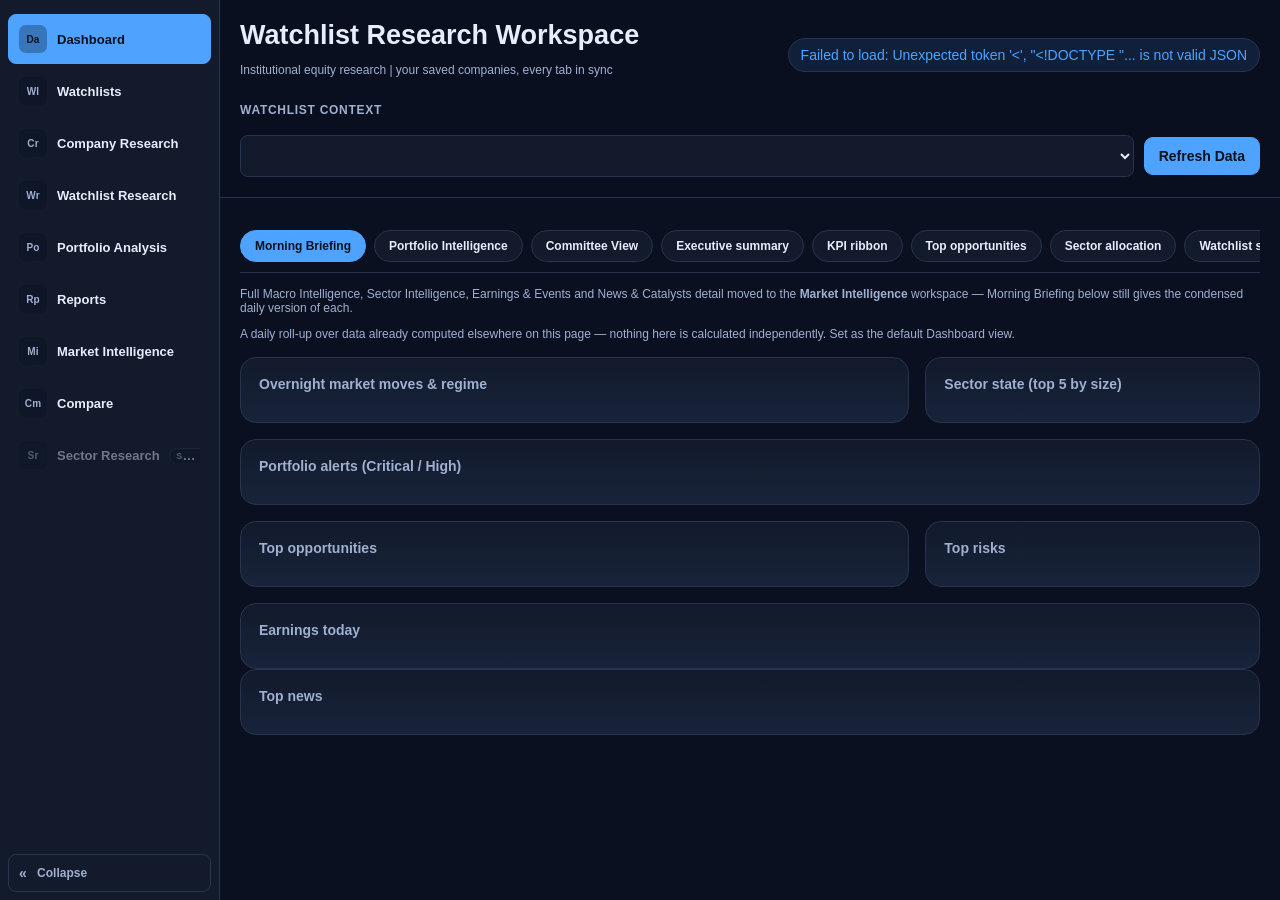
==== index.html @ eaf024a3 "Sync Company Research nav and add Watchlist Research floating headers Fixes the Company Research pag" ====
<!doctype html>
<html lang="en">
<head>
  <meta charset="UTF-8">
  <meta name="viewport" content="width=device-width,initial-scale=1.0">
  <title>Watchlist Research Workspace</title>
  <link rel="stylesheet" href="styles.css">
</head>
<body>
<div class="app-shell">
  <div id="sidebar-backdrop" class="sidebar-backdrop" hidden></div>
  <nav class="sidebar" id="app-sidebar" aria-label="Primary workspaces">
    <div class="sidebar-top">
      <button type="button" id="sidebar-mobile-close" class="sidebar-mobile-close" aria-label="Close navigation">&times;</button>
      <button type="button" class="sidebar-item active" data-tab="dashboard" title="Dashboard"><span class="sidebar-mono">Da</span><span class="sidebar-label">Dashboard</span></button>
      <button type="button" class="sidebar-item" data-tab="watchlists" title="Watchlists"><span class="sidebar-mono">Wl</span><span class="sidebar-label">Watchlists</span></button>
      <button type="button" class="sidebar-item" data-tab="company-research" title="Company Research — one company at a time"><span class="sidebar-mono">Cr</span><span class="sidebar-label">Company Research</span></button>
      <button type="button" class="sidebar-item" data-tab="watchlist-research" title="Watchlist Research — compare every company in the active watchlist"><span class="sidebar-mono">Wr</span><span class="sidebar-label">Watchlist Research</span></button>
      <button type="button" class="sidebar-item" data-tab="portfolio" title="Portfolio Analysis"><span class="sidebar-mono">Po</span><span class="sidebar-label">Portfolio Analysis</span></button>
      <button type="button" class="sidebar-item" data-tab="reports" title="Reports"><span class="sidebar-mono">Rp</span><span class="sidebar-label">Reports</span></button>
      <button type="button" class="sidebar-item" data-tab="market-intelligence" title="Market Intelligence"><span class="sidebar-mono">Mi</span><span class="sidebar-label">Market Intelligence</span></button>
      <button type="button" class="sidebar-item" data-tab="compare" title="Compare"><span class="sidebar-mono">Cm</span><span class="sidebar-label">Compare</span></button>
      <button type="button" class="sidebar-item sidebar-item-disabled" disabled title="Sector Research — deferred until a market-wide security universe and classification source exists (see docs/governance/roadmap.md TD-10/03.8). Not implemented."><span class="sidebar-mono">Sr</span><span class="sidebar-label">Sector Research <span class="sidebar-soon">Soon</span></span></button>
    </div>
    <button type="button" id="sidebar-collapse-toggle" class="sidebar-collapse-toggle" aria-label="Collapse sidebar" aria-pressed="false">
      <span class="sidebar-mono">&laquo;</span><span class="sidebar-label">Collapse</span>
    </button>
  </nav>
  <div class="app-main">
<header>
  <div class="container">
    <div class="title">
      <button type="button" id="sidebar-mobile-open" class="sidebar-mobile-open" aria-label="Open navigation" aria-expanded="false">&#9776;</button>
      <div>
        <h1 id="dashboard-title">Watchlist Research Workspace</h1>
        <p>Institutional equity research | your saved companies, every tab in sync</p>
      </div>
      <div class="badge" id="status">Loading watchlist...</div>
    </div>

    <div class="context-row-label small">Watchlist context</div>
    <div id="watchlist-bar" class="toolbar">
      <select id="watchlist-select" aria-label="Active watchlist"></select>
      <button type="button" id="refresh-btn" class="primary">Refresh Data</button>
    </div>

    <div class="context-row-label small" id="company-context-label" hidden>Company context</div>
    <div id="company-context-bar" class="toolbar company-context-bar" hidden>
      <div class="company-selector">
        <button type="button" id="company-selector-toggle" class="company-selector-btn" aria-haspopup="listbox" aria-expanded="false">
          <span id="company-selector-name">Select a company</span>
          <span id="company-selector-meta" class="small"></span>
        </button>
        <div id="company-selector-dropdown" class="company-selector-dropdown suggestions" role="listbox" hidden></div>
      </div>
    </div>
  </div>
</header>
<main class="container" id="main">
  <div class="empty" id="empty" hidden>
    <b>This watchlist is empty.</b>
    <span>Use the Watchlists tab's "Add a company" box to build your research universe.</span>
  </div>

  <section class="tab" id="watchlists">
    <div class="wl-search-bar">
      <div class="add-company">
        <input id="wl-company-search" type="text" autocomplete="off" spellcheck="false"
          placeholder="Add a company: name or ticker (e.g. Reliance, TCS, HDFC Bank, Power, Bank)"
          aria-label="Add a company to the active watchlist" role="combobox" aria-expanded="false"
          aria-controls="wl-company-suggestions" aria-autocomplete="list">
        <div id="wl-company-suggestions" class="suggestions" role="listbox" hidden></div>
      </div>
      <div id="wl-notice" class="notice amber" hidden></div>
    </div>

    <div id="wl-limits-banner" class="notice amber" hidden>Recommended portfolio size is 20 companies. Larger portfolios may reduce analytical focus and refresh performance.</div>

    <article class="card">
      <h3>Portfolio summary</h3>
      <div class="grid four" id="wl-summary"></div>
      <div id="wl-concentration-warning"></div>
    </article>

    <article class="card">
      <div class="section-head">
        <h3>Watchlist</h3>
        <span class="small">Active: <b id="wl-active-name">—</b></span>
      </div>
      <div class="manage-row">
        <select id="wl-select" aria-label="Active watchlist"></select>
        <button type="button" id="wl-new-btn">+ New</button>
        <input id="wl-rename-input" placeholder="Watchlist name">
        <button type="button" id="wl-rename-btn">Rename</button>
        <button type="button" id="wl-duplicate-btn">Duplicate</button>
        <button type="button" id="wl-delete-btn">Delete</button>
        <button type="button" id="wl-export-btn">Export</button>
        <button type="button" id="wl-import-btn">Import</button>
        <button type="button" id="wl-portfolio-review-btn" title="Open the printable Portfolio Review Pack for the active watchlist">Portfolio Review Pack</button>
        <input type="file" id="wl-import-file" accept="application/json" hidden>
        <label class="cash-target-label">Cash target %
          <input type="number" id="wl-cash-target" min="0" max="100" step="1" title="Illustrative cash allocation target — invested company weights normalize against the remainder">
        </label>
      </div>
    </article>

    <article class="card wl-table-card">
      <div class="section-head">
        <h3>Companies</h3>
        <div class="wl-filters">
          <input id="wl-search" placeholder="Search company or ticker" aria-label="Search companies">
          <select id="wl-filter-sector" aria-label="Filter by sector"><option value="">All sectors</option></select>
          <select id="wl-filter-recommendation" aria-label="Filter by recommendation"><option value="">All recommendations</option></select>
        </div>
      </div>
      <div class="pill-row" id="wl-intel-filters">
        <button type="button" class="pill" data-intel-filter="Add aggressively">Add aggressively</button>
        <button type="button" class="pill" data-intel-filter="Add">Add</button>
        <button type="button" class="pill" data-intel-filter="Hold">Hold</button>
        <button type="button" class="pill" data-intel-filter="Reduce">Reduce</button>
        <button type="button" class="pill" data-intel-filter="Exit">Exit</button>
        <button type="button" class="pill" data-intel-filter="High risk">High risk</button>
        <button type="button" class="pill" data-intel-filter="High upside">High upside</button>
        <button type="button" class="pill" data-intel-filter="Technical breakout">Technical breakout</button>
        <button type="button" class="pill" data-intel-filter="Recent changes">Recent changes</button>
      </div>
      <div id="wl-bulk-bar" class="wl-bulk-bar" hidden>
        <span id="wl-bulk-count" class="small"></span>
        <button type="button" id="wl-bulk-refresh">Refresh selected</button>
        <button type="button" id="wl-bulk-remove">Remove selected</button>
      </div>
      <div class="scroll wl-scroll">
        <table id="wl-table" class="tech-table">
          <thead>
            <tr>
              <th><input type="checkbox" id="wl-select-all" aria-label="Select all companies"></th>
              <th data-sort="name">Company</th>
              <th data-sort="sector">Sector</th>
              <th class="num" data-sort="price">CMP (Rs.)</th>
              <th class="num" data-sort="pe">P/E</th>
              <th data-sort="signal">Recommendation</th>
              <th data-sort="confidence">Confidence</th>
              <th class="num" data-sort="weight">Weight %</th>
              <th class="num" data-sort="marketCap">Market Cap</th>
              <th class="num" data-sort="roe">ROE</th>
              <th class="num" data-sort="roce">ROCE</th>
              <th class="num" data-sort="growth">Growth</th>
              <th class="num" data-sort="risk">Risk</th>
              <th data-sort="updated">Last Updated</th>
              <th class="num" data-sort="actionScore">Action Score</th>
              <th data-sort="action">Action</th>
              <th class="num" data-sort="fvGap">Fair Value Gap</th>
              <th data-sort="riskTrend">Risk Trend</th>
              <th data-sort="techTrend">Technical Trend</th>
              <th class="num" data-sort="alertCount">Alerts</th>
              <th data-sort="lastChange">Last Change</th>
              <th>Notes</th>
              <th>Actions</th>
            </tr>
          </thead>
          <tbody></tbody>
        </table>
      </div>
    </article>
  </section>

  <section class="tab active" id="dashboard">
    <nav class="subtabs" role="tablist" aria-label="Dashboard sections">
      <button type="button" role="tab" data-subtab="morning-briefing">Morning Briefing</button>
      <button type="button" role="tab" data-subtab="portfolio-intelligence">Portfolio Intelligence</button>
      <button type="button" role="tab" data-subtab="committee-view">Committee View</button>
      <button type="button" role="tab" data-subtab="executive-summary">Executive summary</button>
      <button type="button" role="tab" data-subtab="kpi-ribbon">KPI ribbon</button>
      <button type="button" role="tab" data-subtab="top-opportunities">Top opportunities</button>
      <button type="button" role="tab" data-subtab="sector-allocation">Sector allocation</button>
      <button type="button" role="tab" data-subtab="watchlist-snapshot">Watchlist snapshot</button>
      <button type="button" role="tab" data-subtab="key-risks">Key risks</button>
    </nav>
    <p class="small">Full Macro Intelligence, Sector Intelligence, Earnings &amp; Events and News &amp; Catalysts detail moved to the <b>Market Intelligence</b> workspace &mdash; Morning Briefing below still gives the condensed daily version of each.</p>

    <div class="subsection" data-subtab="morning-briefing" role="tabpanel">
      <p class="small">A daily roll-up over data already computed elsewhere on this page &mdash; nothing here is calculated independently. Set as the default Dashboard view.</p>
      <div class="two-col">
        <article class="card">
          <h3>Overnight market moves &amp; regime</h3>
          <div id="mb-market-moves"></div>
        </article>
        <article class="card">
          <h3>Sector state (top 5 by size)</h3>
          <div id="mb-sector-state"></div>
        </article>
      </div>
      <article class="card">
        <h3>Portfolio alerts (Critical / High)</h3>
        <div id="mb-alerts"></div>
      </article>
      <div class="two-col">
        <article class="card">
          <h3>Top opportunities</h3>
          <div id="mb-opportunities"></div>
        </article>
        <article class="card">
          <h3>Top risks</h3>
          <div id="mb-risks"></div>
        </article>
      </div>
      <article class="card">
        <h3>Earnings today</h3>
        <div id="mb-earnings-today"></div>
      </article>
      <article class="card">
        <h3>Top news</h3>
        <div id="mb-top-news" class="news-list"></div>
      </article>
    </div>

    <div class="subsection" data-subtab="executive-summary" role="tabpanel">
      <article class="card">
        <h3>Executive summary</h3>
        <p id="summary">Loading...</p>
        <div class="grid four" id="exec-status"></div>
        <ul>
          <li>Unified institutional recommendation engine, used everywhere in this app: Quality 35% (business quality, financial strength, profitability, growth, cash-flow quality, balance sheet) + Valuation 25% (P/E-P/B-yield-PEG vs. sector, blended with margin-of-safety from the sector-appropriate valuation model) + Technical 15% (technical scorecard) + Risk 15%, inverted (institutional composite risk score) + Relative positioning 10% (vs. sector peers), renormalized over only the buckets this data source can verify &mdash; a missing bucket is never defaulted to a neutral value</li>
          <li>A stock cannot show Buy or better while its own composite risk score is elevated or its own valuation is materially overvalued, and Strong Buy requires High confidence &mdash; any such cap is shown on Company Research &rarr; Valuation's Recommendation card. Below 40% bucket-weight coverage, no composite score or rating is shown</li>
          <li>Banks, NBFCs, insurers and asset managers are valued with a justified Price-to-Book / excess-return model instead of DCF (see Company Research &rarr; Valuation) &mdash; a levered-free-cash-flow model doesn't map to their balance sheets</li>
          <li>10-year financials, ownership history, ratios and sector classification for India from Screener.in; prices and technicals from Yahoo Finance's public chart feed; recent company news from Google News RSS</li>
        </ul>
      </article>
    </div>

    <div class="subsection" data-subtab="kpi-ribbon" role="tabpanel">
      <div class="grid four" id="dashboard-kpis"></div>
    </div>

    <div class="subsection" data-subtab="top-opportunities" role="tabpanel">
      <article class="card">
        <div class="section-head">
          <h3>Top opportunities</h3>
          <select id="opportunities-sort" aria-label="Sort top opportunities">
            <option value="recommendation">Sort: Recommendation</option>
            <option value="upside">Sort: Upside</option>
            <option value="conviction">Sort: Confidence</option>
            <option value="valuation">Sort: Valuation</option>
            <option value="growth">Sort: Growth</option>
            <option value="quality">Sort: Quality</option>
            <option value="technical">Sort: Technical strength</option>
          </select>
        </div>
        <div class="scroll">
          <table id="opportunities-table">
            <thead><tr><th>Company</th><th>Sector</th><th>CMP</th><th>Recommendation</th><th>Upside %</th><th>Confidence</th><th>Primary driver</th></tr></thead>
            <tbody></tbody>
          </table>
        </div>
      </article>
    </div>

    <div class="subsection" data-subtab="sector-allocation" role="tabpanel">
      <article class="card">
        <h3>Sector allocation</h3>
        <div id="dashboard-allocation"></div>
      </article>
    </div>

    <div class="subsection" data-subtab="watchlist-snapshot" role="tabpanel">
      <article class="card">
        <h3>Watchlist snapshot</h3>
        <div id="dashboard-snapshot" class="grid two"></div>
      </article>
    </div>

    <div class="subsection" data-subtab="key-risks" role="tabpanel">
      <article class="card">
        <h3>Key risks</h3>
        <div id="dashboard-risks" class="scroll"></div>
        <div id="dashboard-risk-flags" class="risk-flags"></div>
      </article>
    </div>

    <div class="subsection" data-subtab="portfolio-intelligence" role="tabpanel">
      <p class="small">Decision layer built entirely from analytics already computed elsewhere in this app (recommendation, valuation, risk, technical) plus one persisted run-over-run snapshot per watchlist &mdash; see <span id="pi-methodology-info"></span> for the Action Score methodology. Nothing here triggers a new fetch.</p>
      <div class="grid four" id="pi-kpis"></div>
      <article class="card">
        <h3>Action Required</h3>
        <div class="scroll">
          <table id="pi-action-table" class="tech-table">
            <thead><tr><th>Company</th><th>Sector</th><th>Action</th><th class="num">Action Score</th><th>Confidence</th><th>Primary driver</th><th class="num">Fair value gap</th><th>Risk trend</th></tr></thead>
            <tbody></tbody>
          </table>
        </div>
      </article>
      <div class="two-col">
        <article class="card">
          <h3>Opportunity Monitor</h3>
          <div id="pi-opportunities"></div>
        </article>
        <article class="card">
          <h3>Risk Monitor</h3>
          <div id="pi-risks"></div>
        </article>
      </div>
      <article class="card">
        <h3>What changed since last refresh</h3>
        <div id="pi-changes"></div>
      </article>
    </div>

    <div class="subsection" data-subtab="committee-view" role="tabpanel">
      <div class="section-head">
        <p class="small">A presentation-quality roll-up of the Portfolio Intelligence and Portfolio tabs' own already-computed figures &mdash; nothing on this page is computed independently of those tabs.</p>
        <button type="button" id="cv-portfolio-review-btn" title="Open the printable, presentation-quality Portfolio Review Pack in a new tab">Open Portfolio Review Pack &#8599;</button>
        <button type="button" id="cv-committee-pack-btn" title="Open the printable Weekly Investment Committee Pack (portfolio/macro/sector/thesis changes + recommended actions) in a new tab">Open Weekly Committee Pack &#8599;</button>
      </div>
      <div class="grid four" id="cv-kpis"></div>
      <div class="two-col">
        <article class="card">
          <h3>Top opportunities</h3>
          <div id="cv-top-opportunities"></div>
        </article>
        <article class="card">
          <h3>Top risks</h3>
          <div id="cv-top-risks"></div>
        </article>
      </div>
      <div class="two-col">
        <article class="card">
          <h3>Sector allocation</h3>
          <div id="cv-sector-allocation"></div>
        </article>
        <article class="card">
          <h3>Concentration analysis</h3>
          <div id="cv-concentration"></div>
        </article>
      </div>
      <article class="card">
        <h3>Rebalancing priorities</h3>
        <div id="cv-rebalancing"></div>
      </article>
    </div>
  </section>

  <section class="tab" id="company-research">
    <nav class="cr-page-nav" aria-label="Jump to a Company Research section">
      <a href="#cr-section-snapshot">Snapshot</a>
      <a href="#cr-section-valuation">Valuation</a>
      <a href="#cr-section-quality">Quality</a>
      <a href="#cr-section-growth">Growth</a>
      <a href="#cr-section-technical">Technicals</a>
      <a href="#cr-section-risk">Risk</a>
      <a href="#cr-section-intelligence">Intelligence</a>
    </nav>
    <div class="pill-row hidden-switcher" id="fundamentals-selector"></div>
    <div class="pill-row hidden-switcher" id="technical-selector"></div>
    <div class="pill-row hidden-switcher" id="risk-selector"></div>

    <section class="cr-section" id="cr-section-snapshot">
      <h3 class="cr-section-title">Snapshot</h3>
      <div id="cr-overview-content"></div>
      <div id="cr-key-metrics-content"></div>
    </section>

    <section class="cr-section" id="cr-section-valuation">
      <h3 class="cr-section-title">Valuation</h3>
      <p class="small">Fair Value, Target Price, Upside and Margin of Safety are an in-house P/E and P/B reversion heuristic against this watchlist's own peer average &mdash; not analyst consensus or a DCF model. <span id="valuation-info"></span></p>
      <div id="valuation-recommendation"></div>
      <div id="valuation-detail-dcf"></div>
      <div id="valuation-detail-reverse-dcf"></div>
      <div id="valuation-detail-sensitivity"></div>
      <div id="valuation-detail-relative"></div>
      <div id="valuation-detail-historical"></div>
    </section>

    <section class="cr-section" id="cr-section-quality">
      <h3 class="cr-section-title">Quality &amp; Financial Health</h3>
      <div id="cr-quality-content"></div>
      <h4 class="cr-subsection-title">Profitability detail</h4>
      <div id="fundamentals-business-quality"></div>
      <div id="fundamentals-financial-quality"></div>
      <h4 class="cr-subsection-title">Balance sheet</h4>
      <div id="fundamentals-capital-allocation"></div>
      <h4 class="cr-subsection-title">Ownership</h4>
      <div id="cr-ownership-content"></div>
      <h4 class="cr-subsection-title">Historical financials</h4>
      <div id="fundamentals-cash-flow"></div>
      <div id="fundamentals-historical-financials"></div>
      <div id="fundamentals-key-metrics"></div>
    </section>

    <section class="cr-section" id="cr-section-growth">
      <h3 class="cr-section-title">Growth</h3>
      <div id="cr-growth-content"></div>
    </section>

    <section class="cr-section" id="cr-section-technical">
      <h3 class="cr-section-title">Technical Position</h3>
      <p class="small">In-house 0-100 screening blend, not statistical probabilities.</p>
      <div id="technical-detail-multi-timeframe"></div>
      <div id="technical-detail-indicators"></div>
      <div id="technical-detail-relative-performance"></div>
      <div id="technical-detail-volume-profile"></div>
      <div id="technical-detail-advanced-scores"></div>
    </section>

    <section class="cr-section" id="cr-section-risk">
      <h3 class="cr-section-title">Risk</h3>
      <p class="small">5-category institutional risk framework, per company.</p>
      <div id="risk-detail-financial"></div>
      <div id="risk-detail-business"></div>
      <div id="risk-detail-market"></div>
      <div id="risk-detail-sector"></div>
      <div id="risk-detail-governance"></div>
    </section>

    <section class="cr-section" id="cr-section-intelligence">
      <h3 class="cr-section-title">Intelligence</h3>
      <p class="small">The explainability layer: thesis tracking, the quantitative factor engine and research-quality gates. None of these override the primary Recommendation above &mdash; a disagreement is surfaced, never blended away.</p>
      <div id="cr-intelligence-content"></div>
    </section>
  </section>

  <section class="tab" id="watchlist-research">
    <h2 class="workspace-title">Watchlist Research</h2>
    <p class="small">Every company in the active watchlist, compared side by side. For a single company's deep-dive, use <b>Company Research</b>. Coverage is this watchlist's own saved companies, not a market-wide sector or index universe.</p>
    <nav class="subtabs" role="tablist" aria-label="Watchlist Research sections">
      <button type="button" role="tab" data-subtab="wr-overview">Overview</button>
      <button type="button" role="tab" data-subtab="wr-fundamentals">Fundamentals</button>
      <button type="button" role="tab" data-subtab="wr-technicals">Technicals</button>
      <button type="button" role="tab" data-subtab="wr-risk-opportunity">Risk &amp; Opportunity</button>
    </nav>

    <div class="subsection" data-subtab="wr-overview" role="tabpanel">
      <div class="grid four" id="wr-kpis"></div>
      <article class="card">
        <div class="section-head">
          <h3>Screening matrix</h3>
          <select id="wr-ranking-sort" aria-label="Rank by">
            <option value="recommendation">Rank by: Overall (recommendation)</option>
            <option value="upside">Rank by: Upside</option>
            <option value="conviction">Rank by: Confidence</option>
            <option value="valuation">Rank by: Valuation</option>
            <option value="growth">Rank by: Growth</option>
            <option value="quality">Rank by: Quality</option>
            <option value="technical">Rank by: Technical strength</option>
          </select>
        </div>
        <p class="small">Headline recommendation, valuation, technical and risk read per company &mdash; every figure below is already computed elsewhere on this page; nothing here is a new calculation. Reorder with <b>Rank by</b>, off the same unified recommendation engine every other table on this page reads. For roster management (add/remove/rename/reorder/weights) and the full monitoring table with every filter, use <b>Watchlists</b>.</p>
        <div class="scroll">
          <table id="wr-overview-table" class="tech-table thead-sticky-1">
            <thead><tr><th data-sort="company">Company</th><th data-sort="sector">Sector</th><th class="num" data-sort="cmp">CMP</th><th class="num" data-sort="pe">P/E</th><th class="num" data-sort="change">Change</th><th data-sort="recommendation">Recommendation</th><th title="The recommendation bucket furthest from neutral -- the main driver behind the rating" data-sort="driver">Primary driver</th><th data-sort="confidence">Confidence</th><th class="num" data-sort="composite">Composite score</th><th class="num" title="Upside to the in-house Target Price" data-sort="upside">Upside %</th><th title="Rule-based label combining ADX trend strength, multi-timeframe alignment and volatility" data-sort="regime">Regime</th><th class="num" title="0-100, higher = higher risk" data-sort="riskScore">Risk score</th><th title="Portfolio Action Score band, from data/decision/actionScore.mjs -- blends Recommendation with portfolio fit (weight drift, sector concentration, correlation), so it can differ from Recommendation" data-sort="action">Action</th><th class="num" title="Weighted average of business/financial-strength/profitability/growth/cash-flow/balance-sheet/management/industry-position factors -- measures the underlying business, independent of price" data-sort="companyQuality">Company Quality</th><th class="num" title="Weighted average of valuation/risk-profile/technical-trend/momentum-volume factors -- measures whether today's price/setup is attractive, independent of business quality" data-sort="stockAttractiveness">Stock Attractiveness</th><th class="num" title="Institutional 6-factor framework (Value/Quality/Growth/Momentum/Risk/Size), sector-relative percentile blend. A distinct signal from Recommendation -- never overrides it" data-sort="factorScore">Factor score</th></tr></thead>
            <tbody></tbody>
          </table>
        </div>
      </article>
    </div>

    <div class="subsection" data-subtab="wr-fundamentals" role="tabpanel">
      <div class="subtab-root" id="wr-fundamentals-detail">
        <nav class="subtabs" role="tablist" aria-label="Fundamentals sections">
          <button type="button" role="tab" data-subtab="wr-valuation">Valuation</button>
          <button type="button" role="tab" data-subtab="wr-quality">Quality</button>
          <button type="button" role="tab" data-subtab="wr-growth">Growth</button>
        </nav>

        <div class="subsection" data-subtab="wr-valuation" role="tabpanel">
          <p class="small">Forward P/E and EV/EBITDA are "N/A" where this data source cannot verify them. Sector premium/discount and rankings are computed against this watchlist's own same-sector peers, not a market-wide sector.</p>
          <div class="scroll">
            <table id="valuation-table" class="thead-sticky-2">
              <thead><tr><th data-sort="company">Company</th><th data-sort="sector">Sector</th><th class="num" data-sort="cmp">CMP</th><th class="num" data-sort="pe">P/E</th><th class="num" data-sort="forwardPe">Forward P/E</th><th class="num" data-sort="pb">P/B</th><th class="num" data-sort="evEbitda">EV/EBITDA</th><th class="num" data-sort="peg">PEG</th><th class="num" data-sort="fairValue">Fair value</th><th class="num" data-sort="targetPrice">Target price</th><th class="num" data-sort="upside">Upside</th><th class="num" data-sort="marginOfSafety">Margin of safety</th><th title="Confidence in the Fair Value/Target Price heuristic itself: completeness of the P/E-P/B reversion inputs, watchlist peer sample size, and how far this stock's own multiple already sits from the peer average it's reverting to" data-sort="confidence">Confidence</th><th data-sort="sectorPremium">Sector premium/discount</th><th data-sort="earningsYield">Earnings yield</th><th data-sort="fcfYield">FCF yield</th><th title="Rank by ROCE (falling back to ROE) among same-sector watchlist peers" data-sort="sectorRank">Sector rank</th><th class="num" title="Blend of relative valuation, sector-normalized and multi-factor peer scores" data-sort="relativeAttractiveness">Relative attractiveness</th><th title="Strong (6+ same-sector peers) / Adequate (3-5) / Weak (1-2) / Unavailable (0) -- below 3, relative-valuation scores are withheld rather than shown as a misleading self-comparison" data-sort="peerCompleteness">Peer completeness</th></tr></thead>
              <tbody></tbody>
            </table>
          </div>
          <article class="card">
            <h3>Sector valuation dispersion <span id="valuation-dispersion-info"></span></h3>
            <p class="small">Spread of P/E across each sector's own watchlist peers — a tightly bunched sector vs. a widely scattered one.</p>
            <div class="scroll" id="valuation-dispersion"></div>
          </article>
        </div>

        <div class="subsection" data-subtab="wr-quality" role="tabpanel">
          <div class="subtab-root" id="wr-quality-detail">
            <nav class="subtabs" role="tablist" aria-label="Quality sections">
              <button type="button" role="tab" data-subtab="wr-profitability">Profitability</button>
              <button type="button" role="tab" data-subtab="wr-balance-sheet">Balance sheet</button>
              <button type="button" role="tab" data-subtab="wr-ownership">Ownership</button>
            </nav>

            <div class="subsection" data-subtab="wr-profitability" role="tabpanel">
              <p class="small">Gross margin is "N/A": Screener.in does not expose a separate cost-of-goods-sold line to derive it from. EBITDA margin and operating margin show the same reported figure. Full DuPont ROE decomposition is on Company Research &rarr; Fundamentals &rarr; Business quality, per company.</p>
              <article class="card"><h3>Profitability</h3><div class="scroll"><table id="profitability-table" class="tech-table thead-sticky-3">
                <thead><tr><th data-sort="company">Company</th><th data-sort="sector">Sector</th><th class="num" data-sort="cmp">CMP</th><th class="num" data-sort="pe">P/E</th><th class="num" title="Not available: this data source exposes no separate cost-of-goods-sold line to derive it from">Gross margin</th><th class="num" data-sort="ebitdaMargin">EBITDA margin</th><th class="num" title="Same reported figure as EBITDA margin -- this data source does not distinguish the two">Operating margin</th><th class="num" data-sort="netMargin">Net margin</th><th class="num" data-sort="roe">ROE</th><th class="num" data-sort="roce">ROCE</th><th class="num" data-sort="roa">ROA</th><th class="num" data-sort="earningsQuality">Earnings quality</th></tr></thead><tbody></tbody>
              </table></div></article>
            </div>

            <div class="subsection" data-subtab="wr-balance-sheet" role="tabpanel">
              <p class="small">Interest coverage and solvency indicators (Piotroski F-Score, Altman Z-Score) are risk metrics and are shown on the Risk &amp; Opportunity sub-tab instead.</p>
              <article class="card"><h3>Balance sheet</h3><div class="scroll"><table id="balance-sheet-table" class="tech-table thead-sticky-3">
                <thead><tr><th data-sort="company">Company</th><th data-sort="sector">Sector</th><th class="num" data-sort="cmp">CMP</th><th class="num" data-sort="pe">P/E</th><th class="num" data-sort="debt">Total debt (Rs Cr)</th><th class="num" data-sort="cash">Cash</th><th class="num" data-sort="netDebt">Net debt</th><th class="num" data-sort="debtToEquity">Debt / equity</th><th class="num" data-sort="currentRatio">Current ratio</th><th class="num" data-sort="quickRatio">Quick ratio</th><th class="num" data-sort="wcDays">Working capital (days)</th><th data-sort="capitalStructure">Capital structure</th></tr></thead><tbody></tbody>
              </table></div></article>
            </div>

            <div class="subsection" data-subtab="wr-ownership" role="tabpanel">
              <p class="small">Ownership fields are shown only when supplied by a public source (India only in this phase).</p>
              <article class="card"><h3>Ownership</h3><div class="scroll"><table id="ownership-table" class="tech-table thead-sticky-3">
                <thead><tr><th data-sort="company">Company</th><th data-sort="sector">Sector</th><th class="num" data-sort="cmp">CMP</th><th class="num" data-sort="pe">P/E</th><th class="num" data-sort="promoter">Promoter holding</th><th data-sort="promoterTrend">Promoter trend</th><th class="num" data-sort="fii">FII holding</th><th class="num" data-sort="dii">DII holding</th><th class="num" data-sort="mf">Mutual fund holding</th><th class="num" data-sort="institutional">Institutional ownership</th><th class="num" data-sort="concentration">Ownership concentration</th></tr></thead><tbody></tbody>
              </table></div></article>
            </div>
          </div>
        </div>

        <div class="subsection" data-subtab="wr-growth" role="tabpanel">
          <article class="card"><h3>Growth</h3><div class="scroll"><table id="growth-table" class="tech-table thead-sticky-2">
            <thead><tr><th data-sort="company">Company</th><th data-sort="sector">Sector</th><th class="num" data-sort="cmp">CMP</th><th class="num" data-sort="pe">P/E</th><th class="num" data-sort="revenue3y">Revenue growth 3Y</th><th class="num" data-sort="revenue5y">Revenue growth 5Y</th><th class="num" data-sort="ebitda3y">EBITDA growth 3Y</th><th class="num" data-sort="ebitda5y">EBITDA growth 5Y</th><th class="num" data-sort="profit3y">Profit growth 3Y</th><th class="num" data-sort="profit5y">Profit growth 5Y</th><th class="num" data-sort="eps5y">EPS CAGR</th><th class="num" data-sort="bookValue">Book value CAGR</th><th class="num" data-sort="fcf">FCF CAGR</th></tr></thead><tbody></tbody>
          </table></div></article>
        </div>
      </div>
    </div>

    <div class="subsection" data-subtab="wr-technicals" role="tabpanel">
      <p class="small">Relative strength is trailing-1-year return vs. a market benchmark (NIFTY 50 for India, S&amp;P 500 for US; "N/A" for Global &mdash; no single defensible benchmark spans every exchange). Trend/Momentum/Volatility/Breakout scores are an in-house 0-100 screening blend, not statistical probabilities &mdash; higher is more of that condition (e.g. higher Volatility Score = more volatile), not necessarily "better."</p>
      <div class="subtab-root" id="wr-technical">
        <nav class="subtabs" role="tablist" aria-label="Technicals sections">
          <button type="button" role="tab" data-subtab="trend">Trend</button>
          <button type="button" role="tab" data-subtab="momentum">Momentum</button>
          <button type="button" role="tab" data-subtab="volume">Volume</button>
          <button type="button" role="tab" data-subtab="relative-strength">Relative strength</button>
          <button type="button" role="tab" data-subtab="volatility">Volatility</button>
          <button type="button" role="tab" data-subtab="signals">Signals</button>
        </nav>
        <div class="subsection" data-subtab="trend" role="tabpanel">
          <article class="card"><h3>Trend</h3><div class="scroll"><table id="technical-table-trend" class="tech-table thead-sticky-2">
            <thead><tr><th data-sort="company">Company</th><th data-sort="sector">Sector</th><th class="num" data-sort="cmp">CMP</th><th class="num" data-sort="pe">P/E</th><th title="50/200-DMA alignment vs. price" data-sort="trend">Trend</th><th class="num" data-sort="dma20">20 DMA</th><th class="num" data-sort="dma50">50 DMA</th><th class="num" data-sort="dma100">100 DMA</th><th class="num" data-sort="dma200">200 DMA</th><th title="How many of the 4 DMAs price currently sits above" data-sort="dmaAlignment">DMA alignment</th><th class="num" data-sort="trendScore">Trend score</th><th class="num" title="Wilder's Average Directional Index (14): trend strength, not direction. DI+/DI- show which direction is dominant. Bands: &lt;20 no trend, 20-25 developing, 25-50 strong, &gt;50 very strong" data-sort="adx">ADX (14)</th><th class="num" title="Directional Movement +: strength of upward price movement" data-sort="diPlus">DI+</th><th class="num" title="Directional Movement -: strength of downward price movement" data-sort="diMinus">DI-</th><th class="num" title="Heuristic support level off real prices (DMAs, 52W range) -- not a literal pivot-point or order-book level" data-sort="support">Support</th><th class="num" title="Heuristic resistance level off real prices -- not a literal pivot-point or order-book level" data-sort="resistance">Resistance</th></tr></thead>
            <tbody></tbody>
          </table></div></article>
        </div>
        <div class="subsection" data-subtab="momentum" role="tabpanel">
          <article class="card"><h3>Momentum</h3><div class="scroll"><table id="technical-table-momentum" class="tech-table thead-sticky-2">
            <thead><tr><th data-sort="company">Company</th><th data-sort="sector">Sector</th><th class="num" data-sort="cmp">CMP</th><th class="num" data-sort="pe">P/E</th><th class="num" data-sort="rsi">RSI (14)</th><th title="RSI-based read: Strong (RSI>=60) / Neutral (>=45) / Weak" data-sort="momentum">RSI state</th><th class="num" data-sort="momentumScore">Momentum score</th><th class="num" title="Momentum/trend relationship between moving averages: 12/26-period EMA difference" data-sort="macdLine">MACD line</th><th class="num" title="9-period EMA of the MACD line" data-sort="signalLine">Signal line</th><th class="num" title="MACD line minus Signal line" data-sort="histogram">Histogram</th></tr></thead>
            <tbody></tbody>
          </table></div></article>
        </div>
        <div class="subsection" data-subtab="volume" role="tabpanel">
          <article class="card"><h3>Volume</h3><div class="scroll"><table id="technical-table-volume" class="tech-table thead-sticky-2">
            <thead><tr><th data-sort="company">Company</th><th data-sort="sector">Sector</th><th class="num" data-sort="cmp">CMP</th><th class="num" data-sort="pe">P/E</th><th data-sort="volumeTrend">Volume trend</th><th class="num" data-sort="volume">Volume</th><th class="num" data-sort="avgVolume20">Avg. volume (20D)</th><th class="num" title="On-Balance Volume: cumulative volume-flow indicator based on price direction" data-sort="obv">OBV</th><th title="OBV trend read" data-sort="obvTrend">OBV trend</th><th class="num" title="Accumulation/Distribution: cumulative indicator of buying vs. selling pressure" data-sort="accDist">Accumulation/Distribution</th><th title="Accumulation/Distribution trend read" data-sort="accDistTrend">A/D trend</th></tr></thead>
            <tbody></tbody>
          </table></div></article>
        </div>
        <div class="subsection" data-subtab="relative-strength" role="tabpanel">
          <article class="card"><h3>Relative strength</h3><div class="scroll"><table id="technical-table-relative-strength" class="tech-table thead-sticky-2">
            <thead><tr><th data-sort="company">Company</th><th data-sort="sector">Sector</th><th class="num" data-sort="cmp">CMP</th><th class="num" data-sort="pe">P/E</th><th class="num" data-sort="stock1y">1Y return</th><th class="num" data-sort="benchmark1y">Benchmark 1Y return</th><th class="num" title="Company's trailing-1Y return minus the benchmark's" data-sort="relativeStrength">Relative strength</th><th data-sort="benchmark">Benchmark</th><th class="num" title="Price-series CAGR over the actual elapsed time between observations, not an assumed integer year count" data-sort="cagr3y">3Y CAGR</th><th class="num" title="Price-series CAGR over the actual elapsed time between observations" data-sort="cagr5y">5Y CAGR</th></tr></thead>
            <tbody></tbody>
          </table></div></article>
        </div>
        <div class="subsection" data-subtab="volatility" role="tabpanel">
          <article class="card"><h3>Volatility</h3><div class="scroll"><table id="technical-table-volatility" class="tech-table thead-sticky-2">
            <thead><tr><th data-sort="company">Company</th><th data-sort="sector">Sector</th><th class="num" data-sort="cmp">CMP</th><th class="num" data-sort="pe">P/E</th><th class="num" title="Annualized realized volatility of weekly returns" data-sort="volatilityPct">Volatility %</th><th class="num" title="In-house 0-100 screening score, higher = more volatile (not necessarily worse)" data-sort="volatilityScore">Volatility score</th><th class="num" title="Wilder's Average True Range (14): average trading range, an absolute volatility measure in price units" data-sort="atr">ATR (14)</th><th class="num" title="ATR divided by price -- makes ATR comparable across stocks at very different price levels" data-sort="atrPct">ATR % of price</th></tr></thead>
            <tbody></tbody>
          </table></div></article>
        </div>
        <div class="subsection" data-subtab="signals" role="tabpanel">
          <article class="card"><h3>Signals</h3><div class="scroll"><table id="technical-table-signals" class="tech-table thead-sticky-2">
            <thead><tr><th data-sort="company">Company</th><th data-sort="sector">Sector</th><th class="num" data-sort="cmp">CMP</th><th class="num" data-sort="pe">P/E</th><th class="num" title="In-house 0-100 screening score off resistance proximity, ADX and volume surge -- not a statistically calibrated probability" data-sort="breakoutScore">Breakout score</th><th title="ADX trend strength + multi-timeframe alignment + volatility" data-sort="regime">Regime</th><th title="Data completeness + multi-timeframe corroboration" data-sort="signalConfidence">Signal confidence</th><th title="Wilder ADX bands: <20 no trend, 20-25 developing, 25-50 strong, >50 very strong" data-sort="adxInterpretation">ADX interpretation</th></tr></thead>
            <tbody></tbody>
          </table></div></article>
        </div>
      </div>
    </div>

    <div class="subsection" data-subtab="wr-risk-opportunity" role="tabpanel">
      <p class="small">5-category institutional risk framework: Financial, Business, Market, Sector and Governance. Sector risk is a static, disclosed qualitative sector lookup (not a live regulatory/commodity feed).</p>
      <div class="subtab-root" id="wr-risk-detail">
        <nav class="subtabs" role="tablist" aria-label="Risk and Opportunity sections">
          <button type="button" role="tab" data-subtab="wr-risk-overview">Risk overview</button>
          <button type="button" role="tab" data-subtab="wr-risk-alerts">Alerts</button>
          <button type="button" role="tab" data-subtab="wr-opportunities">Opportunities</button>
        </nav>
        <div class="subsection" data-subtab="wr-risk-overview" role="tabpanel">
          <div class="grid four" id="risk-cards"></div>
          <article class="card">
            <h3>Stock-by-stock risk matrix</h3>
            <div class="scroll">
              <table id="risk-table" class="thead-sticky-2">
                <thead><tr><th data-sort="company">Company</th><th data-sort="sector">Sector</th><th data-sort="cmp">CMP</th><th data-sort="pe">P/E</th><th data-sort="interestCoverage">Interest coverage</th><th data-sort="financial">Financial</th><th data-sort="business">Business</th><th data-sort="market">Market</th><th data-sort="sectorRisk">Sector</th><th data-sort="governance">Governance</th><th data-sort="downside200">Scenario: downside to 200-DMA</th><th data-sort="downsideLow">Scenario: downside to 52W low</th><th data-sort="composite">Composite</th><th data-sort="trend">Trend</th><th title="Intact / Improving / Weakening / Broken -- run-over-run classification off recommendation, risk and technical direction since the last genuine data refresh" data-sort="thesisStatus">Thesis status</th></tr></thead>
                <tbody></tbody>
              </table>
            </div>
          </article>
          <article class="card">
            <h3>Institutional risk view</h3>
            <p id="risk-summary">Risk analysis will appear once the watchlist loads.</p>
          </article>
        </div>
        <div class="subsection" data-subtab="wr-risk-alerts" role="tabpanel">
          <p class="small">Rule-based severity off fixed thresholds &mdash; see <span id="alerts-methodology-info"></span>. Standing conditions keep firing until the condition clears or the alert is acknowledged; crossing events fire once, off the persisted run-over-run snapshot.</p>
          <div class="section-head">
            <h3>Unacknowledged alerts</h3>
            <div class="pill-row" id="alerts-severity-filter">
              <button type="button" class="pill active" data-severity="">All</button>
              <button type="button" class="pill" data-severity="Critical">Critical</button>
              <button type="button" class="pill" data-severity="High">High</button>
              <button type="button" class="pill" data-severity="Medium">Medium</button>
              <button type="button" class="pill" data-severity="Low">Low</button>
            </div>
          </div>
          <div class="scroll">
            <table id="alerts-table" class="tech-table thead-sticky-2">
              <thead><tr><th data-sort="severity">Severity</th><th data-sort="company">Company</th><th data-sort="category">Category</th><th data-sort="alert">Alert</th><th data-sort="confidence">Confidence</th><th data-sort="time">Time</th><th>Acknowledge</th></tr></thead>
              <tbody></tbody>
            </table>
          </div>
        </div>
        <div class="subsection" data-subtab="wr-opportunities" role="tabpanel">
          <p class="small">Opportunity Monitor from Dashboard &rarr; Portfolio Intelligence, off the same already-computed Action Score decision layer &mdash; not a separate scan.</p>
          <article class="card">
            <h3>Opportunity Monitor</h3>
            <div id="wr-opportunities-content"></div>
          </article>
        </div>
      </div>
    </div>
  </section>

  <section class="tab" id="portfolio">
    <h2 class="workspace-title">Portfolio Analysis</h2>
    <p class="small" id="portfolio-watchlist-context">Loading watchlist…</p>
    <div class="card disclaimer">
      <b>Watchlist-derived, not a transaction ledger.</b> Every figure below reads the same illustrative target-weight allocation as the rest of this app &mdash; there is no buy/sell/quantity/price transaction record, cost basis, or realized/unrealized P&amp;L anywhere in this app today. <b>Transactions</b> (trade date, buy/sell, quantity, price, charges, cost basis, realized/unrealized P&amp;L) is future, deferred functionality &mdash; not built, not faked here.
    </div>
    <nav class="subtabs" role="tablist" aria-label="Portfolio Analysis sections">
      <button type="button" role="tab" data-subtab="overview">Overview</button>
      <button type="button" role="tab" data-subtab="diversification">Diversification</button>
      <button type="button" role="tab" data-subtab="correlation">Correlation</button>
      <button type="button" role="tab" data-subtab="factor-exposure">Factor exposure</button>
      <button type="button" role="tab" data-subtab="scenarios">Scenarios</button>
      <button type="button" role="tab" data-subtab="attribution">Attribution</button>
      <button type="button" role="tab" data-subtab="health-rebalancing">Health &amp; Rebalancing</button>
      <button type="button" role="tab" data-subtab="exposure-matrix">Exposure Matrix</button>
    </nav>
    <p class="small">Allocation weights are an optional, user-entered target % per company (set via Manage &rarr; company rows). Unset companies split the remaining weight equally; the full vector is normalized to sum to 100%. An all-unset watchlist is treated as equal-weighted. These are illustrative allocation percentages, not real currency holdings.</p>

    <div class="subsection" data-subtab="overview" role="tabpanel">
      <div class="grid four" id="portfolio-kpis"></div>
      <div class="two-col">
        <article class="card">
          <h3>Screen-derived model allocation</h3>
          <p class="small">Weights favor stronger composite screens and are capped to avoid concentration. Rows follow the watchlist's own order &mdash; this tab does not re-rank your companies. This is an illustrative research output, not personalized investment advice.</p>
          <div class="scroll">
            <table id="portfolio-table">
              <thead><tr><th>Company</th><th>Sector</th><th>CMP</th><th>P/E</th><th>Quality score</th><th>Target weight</th><th>Bucket</th></tr></thead>
              <tbody></tbody>
            </table>
          </div>
        </article>
        <article class="card">
          <h3>Portfolio construction notes</h3>
          <ul>
            <li>Review position size against liquidity and risk tolerance.</li>
            <li>Use staged entries rather than relying on a single price point.</li>
            <li>Track earnings, cash flow, policy and commodity catalysts.</li>
            <li>Refresh this dashboard before each allocation review.</li>
          </ul>
        </article>
      </div>
    </div>

    <div class="subsection" data-subtab="diversification" role="tabpanel">
      <div class="two-col">
        <article class="card">
          <h3>Diversification</h3>
          <div class="grid two" id="portfolio-diversification"></div>
        </article>
        <article class="card">
          <h3>Portfolio quality</h3>
          <div class="grid two" id="portfolio-quality"></div>
        </article>
      </div>
    </div>

    <div class="subsection" data-subtab="correlation" role="tabpanel">
      <article class="card">
        <h3>Correlation matrix</h3>
        <p class="small">Pairwise correlation of weekly returns over the trailing overlapping price history per pair.</p>
        <div class="scroll"><div id="portfolio-correlation"></div></div>
        <div class="two-col" id="portfolio-correlation-lists"></div>
        <div id="portfolio-rolling-correlation"></div>
      </article>
    </div>

    <div class="subsection" data-subtab="factor-exposure" role="tabpanel">
      <article class="card">
        <h3>Factor exposure <span id="factor-exposure-info"></span></h3>
        <p class="small">In-house within-watchlist percentile tilt per factor — 50 = neutral, not a commercial risk-factor model.</p>
        <div id="portfolio-factor-exposure"></div>
      </article>
    </div>

    <div class="subsection" data-subtab="scenarios" role="tabpanel">
      <article class="card">
        <h3>Scenario analysis</h3>
        <p class="small">Illustrative stress test built from each holding's real leverage/beta/sector/earnings-quality characteristics &mdash; not a factor model or historical backtest.</p>
        <div class="grid two" id="portfolio-scenarios"></div>
      </article>
    </div>

    <div class="subsection" data-subtab="attribution" role="tabpanel">
      <div class="two-col">
        <article class="card">
          <h3>Sector contribution <span id="sector-contribution-info"></span></h3>
          <div id="portfolio-sector-contribution"></div>
        </article>
        <article class="card">
          <h3>Position risk contribution <span id="position-risk-info"></span></h3>
          <p class="small">Marginal contribution to portfolio volatility (weight × volatility × correlation), normalized to % of total.</p>
          <div id="portfolio-position-risk"></div>
        </article>
      </div>
      <div class="two-col">
        <article class="card">
          <h3>Portfolio quality attribution</h3>
          <div id="portfolio-quality-attribution"></div>
        </article>
        <article class="card">
          <h3>Portfolio valuation attribution</h3>
          <div id="portfolio-valuation-attribution"></div>
        </article>
      </div>
    </div>

    <div class="subsection" data-subtab="health-rebalancing" role="tabpanel">
      <p class="small">Portfolio Health Score is a weighted blend of this tab's own already-computed quality, diversification, risk and technical figures &mdash; see <span id="health-score-info"></span>. Trend compares against a run-over-run history persisted per watchlist, advanced only on a genuine data refresh.</p>
      <div class="two-col">
        <article class="card">
          <h3>Portfolio health</h3>
          <div class="grid two" id="health-kpis"></div>
          <div id="health-contributors"></div>
        </article>
        <article class="card">
          <h3>Historical health trend</h3>
          <div id="health-history"></div>
        </article>
      </div>
      <article class="card">
        <h3>Rebalancing suggestions <span id="rebalancing-info"></span></h3>
        <div class="scroll">
          <table id="rebalancing-table" class="tech-table">
            <thead><tr><th>Company</th><th class="num">Current weight</th><th class="num">Target weight</th><th>Suggested action</th><th class="num">Action Score</th><th>Rationale</th></tr></thead>
            <tbody></tbody>
          </table>
        </div>
      </article>
    </div>

    <div class="subsection" data-subtab="exposure-matrix" role="tabpanel">
      <p class="small">Each company is tagged by its own sector against 4 disclosed static sensitivity lookup tables (not a live regulatory/rates/FX feed) &mdash; see <span id="exposure-matrix-info"></span>. Portfolio-level figures are a weighted average using each holding's own illustrative target weight, same as every other portfolio aggregate on this tab.</p>
      <div class="grid four" id="exposure-portfolio-kpis"></div>
      <article class="card">
        <h3>Per-company exposure</h3>
        <div class="scroll">
          <table id="exposure-matrix-table" class="tech-table">
            <thead><tr><th>Company</th><th class="num">Interest-rate</th><th>Currency</th><th class="num">Commodity</th><th class="num">Regulatory</th><th>Economic cycle</th></tr></thead>
            <tbody></tbody>
          </table>
        </div>
      </article>
    </div>
  </section>

  <section class="tab" id="reports">
    <p class="small">Every report below is generated from the same already-computed research payload &mdash; nothing here recomputes an analytic. This is the single discoverable launch point; the same reports also remain reachable from Quick Jump, the Watchlists manage row and Committee View, unchanged.</p>
    <div class="grid three">
      <article class="card">
        <h3>Company Research Report</h3>
        <p class="small">15-section institutional research note for the active company (header selector).</p>
        <div class="small" id="reports-active-company">No company selected</div>
        <button type="button" id="reports-company-report-btn">Open Company Report &#8599;</button>
      </article>
      <article class="card">
        <h3>Portfolio Review Pack</h3>
        <p class="small">9-section investment-committee document for the active watchlist.</p>
        <button type="button" id="reports-portfolio-review-btn">Open Portfolio Review Pack &#8599;</button>
      </article>
      <article class="card">
        <h3>Weekly Investment Committee Pack</h3>
        <p class="small">Portfolio/macro/sector/thesis changes plus recommended actions since the watchlist's own last genuine refresh.</p>
        <button type="button" id="reports-committee-pack-btn">Open Weekly Committee Pack &#8599;</button>
      </article>
    </div>
  </section>

  <section class="tab" id="market-intelligence">
    <h2 class="workspace-title">Market Intelligence</h2>
    <p class="small"><b>Indian Equity Market</b> — macro, sector, earnings and news context, independent of any single company or watchlist selection.</p>
    <nav class="subtabs" role="tablist" aria-label="Market Intelligence sections">
      <button type="button" role="tab" data-subtab="macro-intelligence">Macro Intelligence</button>
      <button type="button" role="tab" data-subtab="sector-intelligence">Sector Intelligence</button>
      <button type="button" role="tab" data-subtab="upcoming-earnings">Earnings &amp; Events</button>
      <button type="button" role="tab" data-subtab="news-catalysts">News &amp; Catalysts</button>
    </nav>
    <p class="small">External market/event context layered over the existing research platform &mdash; every figure below is either a real fetched indicator or a disclosed rule-based read over already-computed analytics, never a new calculation engine.</p>

    <div class="subsection" data-subtab="macro-intelligence" role="tabpanel">
      <p class="small">Watchlist-independent: macro indicators are fetched from Yahoo Finance's public chart feed on their own schedule, not tied to any watchlist's refresh. Indicators with no free public data source render an explicit "Future Integration" status rather than an estimate &mdash; see <span id="macro-methodology-info"></span>.</p>
      <article class="card">
        <div class="section-head">
          <h3>Market regime</h3>
        </div>
        <div id="macro-regime"></div>
      </article>
      <article class="card">
        <h3>Data Quality</h3>
        <div class="grid four" id="macro-data-quality"></div>
      </article>
      <article class="card">
        <h3>Macro indicators</h3>
        <div class="scroll">
          <table id="macro-indicators-table" class="tech-table">
            <thead><tr><th>Indicator</th><th>Category</th><th class="num">Value</th><th class="num">Change</th><th class="num">1Y change</th><th>Direction</th><th>Status</th><th>As of</th></tr></thead>
            <tbody></tbody>
          </table>
        </div>
      </article>
      <article class="card">
        <h3>Not available (Future Integration)</h3>
        <p class="small">No free, unauthenticated, machine-readable public source exists for these today &mdash; never estimated or fabricated.</p>
        <div class="scroll">
          <table id="macro-unavailable-table" class="tech-table">
            <thead><tr><th>Indicator</th><th>Category</th><th>Status</th></tr></thead>
            <tbody></tbody>
          </table>
        </div>
      </article>
    </div>

    <div class="subsection" data-subtab="sector-intelligence" role="tabpanel">
      <p class="small">Cross-watchlist: the only view in this app that reads every saved watchlist at once (cache-only, no new fetch) and groups your own companies by sector &mdash; see <span id="sector-intel-methodology-info"></span>. Coverage is limited to companies you've actually added somewhere; there is no market-wide sector database.</p>
      <div class="grid four" id="sector-intel-kpis"></div>
      <article class="card">
        <h3>Sector rollups</h3>
        <div class="scroll">
          <table id="sector-intel-table" class="tech-table">
            <thead><tr><th>Sector</th><th class="num">Companies</th><th class="num">Composite</th><th class="num">Valuation</th><th class="num">Technical</th><th class="num">Risk</th><th class="num">Rel. strength</th><th class="num">EPS CAGR 5Y</th><th class="num">Regulatory sens.</th><th class="num">Commodity sens.</th><th>Ratings</th></tr></thead>
            <tbody></tbody>
          </table>
        </div>
      </article>
      <article class="card">
        <h3>Priority sectors with no coverage</h3>
        <p class="small">Named in the Phase 6 brief but matched by no company's sector label in any of your saved watchlists today (matched via the same keyword patterns as Company Research &rarr; Risks &rarr; Sector's lookup) &mdash; either genuinely absent, or present under a differently-worded sector label this app's classification doesn't distinguish (e.g. defence companies are labeled "Capital Goods," not "Defence" &mdash; a known limitation, see roadmap TD-1). Never fabricated.</p>
        <div id="sector-intel-gaps" class="small"></div>
      </article>
    </div>

    <div class="subsection" data-subtab="upcoming-earnings" role="tabpanel">
      <p class="small">Earnings &amp; Events &mdash; see <span id="earnings-methodology-info"></span>. Quarterly revenue/profit/margin deltas below are real, computed from Screener's own scraped quarterly results. Calendar-dependent fields (next earnings date, expected impact, historical reaction, guidance, estimate revisions) have no data source in this app and render an explicit status rather than an invented date.</p>
      <article class="card">
        <h3>Earnings Intelligence</h3>
        <div class="scroll">
          <table id="earnings-intel-table" class="tech-table">
            <thead><tr><th>Company</th><th>Latest quarter</th><th class="num">Revenue QoQ</th><th class="num">Revenue YoY</th><th class="num">Net profit QoQ</th><th class="num">Net profit YoY</th><th class="num">Op. margin QoQ</th><th class="num">Op. margin YoY</th><th class="num">Vs. trailing avg</th><th>Next earnings date</th></tr></thead>
            <tbody></tbody>
          </table>
        </div>
      </article>
      <article class="card">
        <h3>Portfolio Event Calendar</h3>
        <p class="small">Real, dated company news items only &mdash; sorted newest-first. Not a forward-looking earnings/dividend/buyback/regulatory calendar (no data source exists for those in this app).</p>
        <div id="event-calendar-list" class="news-list"></div>
      </article>

      <div class="card disclaimer"><b>Data policy:</b> Values are retrieved at fetch time. "N/A" means the source did not provide a comparable field. Verify prices, filings and corporate actions before making investment decisions.
        <ul id="data-limitations"></ul>
      </div>
    </div>

    <div class="subsection" data-subtab="news-catalysts" role="tabpanel">
      <article class="card">
        <h3>Recent news &amp; catalysts</h3>
        <div id="dashboard-news" class="news-list"></div>
      </article>
    </div>
  </section>

  <section class="tab" id="compare">
    <p class="small">First-class home for Compare Mode &mdash; reuses the exact same comparison rendering already used on Valuation/Technicals/Risks when Compare Mode is on; no separate comparison engine exists. Pick 2-4 companies below (or from the header Compare toggle).</p>
    <article class="card">
      <div class="section-head">
        <h3>Companies to compare</h3>
        <button type="button" id="compare-enable-btn">Turn on Compare Mode</button>
      </div>
      <div class="pill-row" id="compare-selector"></div>
    </article>
    <nav class="subtabs" role="tablist" aria-label="Compare sections">
      <button type="button" role="tab" data-subtab="compare-valuation">Valuation</button>
      <button type="button" role="tab" data-subtab="compare-technical">Technicals</button>
      <button type="button" role="tab" data-subtab="compare-risk">Risks</button>
    </nav>
    <p class="small">For a Profitability comparison, use Watchlist Research &rarr; Quality &rarr; Profitability &mdash; that table already filters to your compare selection automatically while Compare Mode is on.</p>
    <div class="subsection" data-subtab="compare-valuation" role="tabpanel" id="compare-valuation"></div>
    <div class="subsection" data-subtab="compare-technical" role="tabpanel" id="compare-technical"></div>
    <div class="subsection" data-subtab="compare-risk" role="tabpanel" id="compare-risk"></div>
  </section>
</main>
  </div>
</div>
<script src="script.js"></script>
</body>
</html>
---- styles.css ----
:root{--bg:#0b1020;--panel:#121a2b;--panel2:#18233a;--text:#e6eefc;--muted:#9fb0d1;--green:#16c784;--blue:#4da3ff;--amber:#f5b942;--red:#ff5c5c;--border:#26344f}*{box-sizing:border-box}body{margin:0;background:var(--bg);color:var(--text);font:14px Inter,Segoe UI,Arial,sans-serif}header{position:sticky;top:0;z-index:3;background:rgba(11,16,32,.96);backdrop-filter:blur(10px);border-bottom:1px solid var(--border)}.container{max-width:1900px;margin:auto;padding:20px}.title{display:flex;justify-content:space-between;gap:20px;align-items:center}.title h1{font-size:27px;margin:0}.title p,.small{color:var(--muted);font-size:12px}.badge{padding:8px 12px;border-radius:999px;color:var(--blue);background:#10203a;border:1px solid var(--border);white-space:nowrap}form{display:flex;gap:10px;margin-top:18px}input,select,button{font:inherit}input,select{color:var(--text);background:var(--panel);border:1px solid var(--border);padding:11px 12px;border-radius:8px}input{flex:1;min-width:200px}button{cursor:pointer;color:var(--text);background:var(--panel);border:1px solid var(--border);padding:10px 14px;border-radius:9px;font-weight:700}form button{color:#08111f;background:var(--blue);border-color:var(--blue)}.tab{display:none;padding:2px 0 24px}.tab.active{display:block}.empty{min-height:50vh;display:grid;place-content:center;text-align:center;gap:9px;color:var(--muted)}.empty b{color:var(--text);font-size:17px}.grid{display:grid;gap:16px;margin:16px 0}.four{grid-template-columns:repeat(4,1fr)}.two-col{display:grid;grid-template-columns:2fr 1fr;gap:16px;margin:16px 0}.card{background:linear-gradient(180deg,var(--panel),var(--panel2));border:1px solid var(--border);border-radius:16px;padding:18px;overflow:hidden}.card h3{color:var(--muted);font-size:14px;margin:0 0 12px}.card p{line-height:1.65}.kpi{font-size:29px;font-weight:800;margin:8px 0}.positive{color:var(--green)}.amber{color:var(--amber)}.blue{color:var(--blue)}.score{display:flex;align-items:center;gap:12px}.score-circle{width:63px;height:63px;border-radius:50%;display:grid;place-items:center;border:5px solid var(--green);font-weight:800;font-size:20px}.progress,.bar{height:9px;border-radius:99px;background:#0e1627;border:1px solid var(--border);overflow:hidden}.progress i,.bar i{height:100%;display:block;background:var(--green)}.progress i.blue{background:var(--blue)}table{width:100%;border-collapse:collapse;font-size:12px}th,td{text-align:left;padding:11px 9px;border-bottom:1px solid var(--border);white-space:nowrap}th{color:#c9d6f2;background:#10192b}tr:hover{background:#13203a}.scroll{overflow:auto}.tag{padding:4px 7px;border-radius:999px;font-size:10px;font-weight:800}.tag-lg{padding:6px 12px;font-size:12px;letter-spacing:.02em}.buy{color:var(--green);background:#16c78422}.hold{color:var(--amber);background:#f5b94222}.neutral{color:var(--muted);background:#9fb0d122}.donut{width:180px;height:180px;margin:15px auto;background:conic-gradient(var(--green) 0 42%,var(--blue) 42% 72%,var(--amber) 72% 88%,var(--red) 88%);border-radius:50%;display:grid;place-items:center}.donut:before{content:'';position:absolute;width:118px;height:118px;border-radius:50%;background:var(--panel2)}.donut span{z-index:1;text-align:center;font-size:13px;font-weight:800;max-width:95px}.news-list{display:grid;gap:9px}.news-item{border-bottom:1px solid var(--border);padding:11px 0;display:flex;justify-content:space-between;gap:14px}.news-item a{color:var(--text);text-decoration:none;font-weight:700}.news-item small{color:var(--muted);white-space:nowrap}.industry-pe{color:var(--muted)}.tech-table th.num,.tech-table td.num{text-align:right}.risk{padding:16px}.risk .bar i{background:var(--green)}.risk.medium .bar i{background:var(--amber)}.risk.high .bar i{background:var(--red)}.disclaimer{font-size:12px;color:var(--muted)}ul{line-height:1.8;padding-left:20px}@media(max-width:900px){.four{grid-template-columns:repeat(2,1fr)}.two-col{grid-template-columns:1fr}.title{align-items:flex-start;flex-direction:column}.container{padding:16px}}@media(max-width:540px){form{flex-wrap:wrap}form input{flex-basis:100%}.four{grid-template-columns:1fr}.title h1{font-size:22px}}.strong-buy{color:var(--green);background:#16c78440;font-weight:900}.accumulate{color:var(--blue);background:#4da3ff22}.reduce{color:var(--amber);background:#f5b94240}.sell{color:var(--red);background:#ff5c5c22}.limited-data{display:inline-block;margin-bottom:8px}.pill-row{display:flex;gap:8px;overflow:auto;margin:0 0 16px;padding-bottom:4px}.pill{font-size:12px;padding:8px 12px;border-radius:999px;white-space:nowrap}.pill.active{color:#08111f;background:var(--blue);border-color:var(--blue)}.grid.five{grid-template-columns:repeat(5,1fr)}.rec-badges{display:flex;gap:8px;align-items:center;margin:8px 0}@media(max-width:900px){.grid.five{grid-template-columns:repeat(2,1fr)}}@media(max-width:540px){.grid.five{grid-template-columns:1fr}}
.empty[hidden]{display:none}
.toolbar{display:flex;gap:10px;flex-wrap:wrap;margin-top:18px;align-items:center}.toolbar select{flex:1;min-width:200px}button.primary{color:#08111f;background:var(--blue);border-color:var(--blue)}
.add-company{position:relative}.add-company input{width:100%}
.suggestions{position:absolute;top:100%;left:0;right:0;background:var(--panel);border:1px solid var(--border);border-radius:8px;margin-top:4px;max-height:400px;overflow:auto;z-index:5;box-shadow:0 12px 24px rgba(0,0,0,.35)}
.suggestion{padding:9px 12px;cursor:pointer;display:grid;grid-template-columns:2.2fr 1fr 1fr auto;gap:10px;align-items:center;border-bottom:1px solid var(--border)}.suggestion:last-child{border-bottom:none}.suggestion:hover,.suggestion.active{background:#13203a}
.suggestion-name{display:flex;flex-direction:column;gap:2px;min-width:0}.suggestion-name strong{font-size:12.5px;overflow:hidden;text-overflow:ellipsis;white-space:nowrap}.suggestion-name span{color:var(--blue);font-size:11px;font-weight:700}
.suggestion-sector,.suggestion-industry{color:var(--muted);font-size:11px;overflow:hidden;text-overflow:ellipsis;white-space:nowrap}
.suggestion-meta{display:flex;flex-direction:column;align-items:flex-end;gap:3px;white-space:nowrap}.suggestion-meta .tag{font-size:9px;padding:3px 6px}
.suggestion.suggestion-disabled{cursor:default;opacity:.55}.suggestion.suggestion-disabled:hover{background:transparent}.suggestion.suggestion-disabled.active{background:#13203a}
.suggestion-empty{padding:10px 12px;color:var(--muted)}
@media(max-width:700px){.suggestion{grid-template-columns:1fr auto}.suggestion-sector,.suggestion-industry{display:none}}
.notice{margin-top:10px;padding:9px 12px;border-radius:8px;font-size:12px;font-weight:700}.notice.amber{color:var(--amber);background:#f5b94222;border:1px solid #f5b94255}
.manage-panel{margin-top:14px;padding:14px;background:var(--panel);border:1px solid var(--border);border-radius:12px}
.manage-row{display:flex;gap:8px;flex-wrap:wrap;margin-bottom:10px}.manage-row input{flex:1;min-width:160px}
.company-list{display:flex;flex-direction:column;gap:6px;max-height:340px;overflow:auto}
.company-row{display:flex;justify-content:space-between;align-items:center;gap:10px;padding:8px 10px;background:var(--panel2);border:1px solid var(--border);border-radius:8px;transition:background .3s}.company-row.flash{background:#4da3ff33}
.company-row-name{font-size:12px}.company-row-name small{display:block;color:var(--muted);font-size:10px;margin-top:2px}
.company-row-actions{display:flex;gap:6px}.icon-btn{padding:4px 8px;font-size:11px;border-radius:6px}.icon-btn:disabled{opacity:.3;cursor:not-allowed}
.section-head{display:flex;justify-content:space-between;align-items:center;gap:10px;flex-wrap:wrap}.section-head h3{margin:0}.section-head select{padding:7px 10px;font-size:12px}
.grid.two{grid-template-columns:repeat(2,1fr)}
.allocation-row{display:flex;align-items:center;gap:10px;padding:6px 0;font-size:12px}.allocation-row .bar{flex:1;height:8px}.allocation-row span:first-child{min-width:160px}.allocation-row span:last-child{min-width:48px;text-align:right;color:var(--muted)}
.news-item{align-items:flex-start}.news-meta{display:flex;flex-direction:column;align-items:flex-end;gap:4px}
@media(max-width:540px){.toolbar{flex-wrap:wrap}.toolbar select{flex-basis:100%}}
.info-icon{position:relative;display:inline-flex;cursor:help;color:var(--muted);font-size:13px;vertical-align:middle}.info-icon.tier-sourced{color:var(--green)}.info-icon.tier-calculated{color:var(--blue)}.info-icon.tier-heuristic{color:var(--amber)}
.info-popover{position:absolute;bottom:130%;left:50%;transform:translateX(-50%);width:230px;background:var(--panel2);border:1px solid var(--border);border-radius:8px;padding:10px;font-size:11px;font-weight:400;color:var(--text);box-shadow:0 12px 24px rgba(0,0,0,.4);z-index:6;display:none;text-align:left;line-height:1.5}.info-popover b{display:block;margin-bottom:4px;color:inherit}.info-icon:hover .info-popover,.info-icon:focus .info-popover{display:block}
.negative{color:var(--red)}
.band{position:relative;height:44px;margin:16px 4px 34px}.band:before{content:'';position:absolute;left:0;right:0;top:50%;height:2px;background:var(--border)}
.band-marker{position:absolute;top:6px;bottom:6px;transform:translateX(-50%)}.band-marker i{display:block;width:2px;height:100%;background:var(--blue);border-radius:2px}.band-marker.cmp i{background:var(--amber);width:3px}
.band-marker span{position:absolute;top:100%;left:50%;transform:translateX(-50%);font-size:10px;color:var(--muted);white-space:nowrap;margin-top:6px;text-align:center;line-height:1.4}
.corr-table{border-collapse:collapse;font-size:11px}.corr-table th,.corr-table td{padding:6px 9px;border:1px solid var(--border);text-align:center;white-space:nowrap}.corr-table th{background:#10192b;color:#c9d6f2;font-weight:600}
.risk-flags{margin-top:12px;display:flex;flex-direction:column;gap:4px}
.weight-input{width:62px;padding:6px 8px;font-size:11px;border-radius:6px}
/* Watchlists workspace: full-bleed while that tab is active (toggled on
   .container by the tab-switch handler in script.js), so the company table
   claims the maximum available screen width -- every other tab keeps the
   existing 1500px reading-width layout untouched. */
.container.full-bleed{max-width:100%}
.wl-table-card{padding:12px}
.wl-search-bar{position:sticky;top:var(--header-h,0px);z-index:4;background:var(--bg);padding:14px 0 10px;margin-bottom:14px;border-bottom:1px solid var(--border)}
.wl-search-bar .add-company input{padding:14px 16px;font-size:15px;border-radius:10px;border-color:var(--blue)}
.wl-search-bar .add-company input:focus{outline:2px solid var(--blue);outline-offset:1px}
.wl-search-bar #wl-notice{margin-top:8px}
.wl-scroll{max-height:none}
#wl-table th,#wl-table td{white-space:nowrap}
/* Generalized sortable-column styling (Part 3 of the Watchlist/Company
   Research audit): originally #wl-table-only, now shared by every
   comparison table's th[data-sort] -- one visual language for "sortable"
   across the whole app instead of a second copy of these 4 rules. */
th[data-sort]{cursor:pointer;user-select:none}
th[data-sort]:hover{color:var(--text)}
/* A sortable header must look sortable *before* it's ever clicked -- the
   previous rules only drew a glyph once a column was actively sorted, so a
   column that claimed to be sortable gave the user no visible cue that
   clicking it did anything (audit finding, Part 4). Every th[data-sort] now
   carries a dim neutral up/down glyph at rest, replaced by the existing
   opaque ascending/descending arrow once that column is the active sort. */
th[data-sort]:after{content:' \21C5';font-size:9px;opacity:.45}
th[data-sort]:hover:after{opacity:.85}
th.sorted-asc:after{content:' \25B2';font-size:9px;opacity:1}
th.sorted-desc:after{content:' \25BC';font-size:9px;opacity:1}
.wl-filters{display:flex;gap:8px;flex-wrap:wrap}
.wl-filters input,.wl-filters select{padding:8px 10px;font-size:12px}
.wl-filters input{min-width:200px;flex:1}
.wl-bulk-bar{display:flex;align-items:center;gap:10px;margin:0 0 12px;padding:8px 12px;background:var(--panel2);border:1px solid var(--border);border-radius:8px}
.cash-target-label{display:flex;align-items:center;gap:6px;font-size:12px;color:var(--muted);margin-left:auto}
.cash-target-label input{width:64px;padding:8px 10px}
#wl-active-name{color:var(--text)}
.wl-notes-cell{max-width:160px;overflow:hidden;text-overflow:ellipsis}
.wl-notes-input{width:150px;padding:5px 7px;font-size:11px;border-radius:6px}
@media(max-width:900px){.wl-filters input{min-width:120px}.cash-target-label{margin-left:0}}
#wl-table tr.flash{background:#4da3ff33;transition:background .3s}
.grid.three{grid-template-columns:repeat(3,1fr)}
@media(max-width:900px){.grid.three{grid-template-columns:repeat(2,1fr)}}
@media(max-width:540px){.grid.three{grid-template-columns:1fr}}
/* Section sub-tabs: second-level navigation within a main tab (script.js
   initSubtabs/applySubtabState). Sticky under the real header via the same
   --header-h var the Watchlists search bar uses, so it docks in place while
   a long section scrolls underneath it. Reuses the existing --blue
   active-pill language (.pill.active, .tabs button.active) rather than a
   new color, per the "don't redesign" navigation-only scope. */
.subtabs{display:flex;gap:8px;overflow-x:auto;position:sticky;top:var(--header-h,0px);z-index:2;background:var(--bg);padding:10px 0;margin:0 0 14px;border-bottom:1px solid var(--border)}
.subtabs button{flex:none;font-size:12px;padding:8px 14px;border-radius:999px;white-space:nowrap;background:var(--panel);color:var(--text);border:1px solid var(--border);cursor:pointer}
.subtabs button:hover{background:var(--panel2)}
.subtabs button.active{color:#08111f;background:var(--blue);border-color:var(--blue)}
.subtabs button:focus-visible{outline:2px solid var(--blue);outline-offset:2px}
.subsection[hidden]{display:none}
/* Sticky-hierarchy fix (scrolling/table-usability audit): a nested
   .subtab-root's own .subtabs bar (e.g. Watchlist Research -> Fundamentals ->
   Quality, or Company Research -> Valuation's DCF/Reverse DCF/... nav) used
   to stick at the exact same `top` as the outer nav above it, so once
   scrolled into view it painted directly on top of (hid) that outer nav
   instead of docking below it. --subtabs-h (measured in script.js, same
   pattern as --header-h) is one nav bar's real height; each extra level of
   .subtab-root nesting adds one more bar's worth of offset so stacked sticky
   navs dock in a clean vertical stack with zero overlap. Two levels covers
   every case in this app today (Watchlist Research's Fundamentals->Quality
   is the deepest); a third level would simply have no rule and fall back to
   the 2-level offset, which is still correct-enough (no overlap) rather than
   broken. */
.subtab-root .subtabs{top:calc(var(--header-h,0px) + var(--subtabs-h,0px))}
.subtab-root .subtab-root .subtabs{top:calc(var(--header-h,0px) + var(--subtabs-h,0px)*2)}
/* Phase 3f: unified company context. The Name cell in every table (via
   prefixCells) becomes a plain-looking button so click-to-select works
   everywhere without changing how the tables read; .active-company-row
   reuses the --blue language already used for .pill.active/.tabs button.active
   rather than a new color. */
.row-company-link{background:none;border:none;padding:0;margin:0;font:inherit;color:inherit;text-align:left;cursor:pointer}
.row-company-link:hover{color:var(--blue);text-decoration:underline}
tr.active-company-row td:first-child,.allocation-row.active-company-row{box-shadow:inset 3px 0 0 var(--blue);background:#4da3ff14}
/* Header company-context bar: selector dropdown (reuses .suggestions
   positioning), Quick Jump buttons (reuse .icon-btn sizing) and the Compare
   toggle (reuses .pill/.pill.active) -- no new visual language. */
.company-context-bar{align-items:flex-start}
.company-selector{position:relative}
.company-selector-btn{display:flex;flex-direction:column;align-items:flex-start;gap:2px;padding:8px 14px;border-radius:8px;background:var(--panel);border:1px solid var(--border);color:var(--text);cursor:pointer;min-width:220px}
.company-selector-btn:hover{background:var(--panel2)}
.company-selector-btn #company-selector-meta{color:var(--muted)}
.company-selector-dropdown{width:340px;padding:4px}
.company-selector-group-label{font-size:10px;text-transform:uppercase;letter-spacing:.04em;color:var(--muted);padding:8px 10px 4px}
.company-selector-row{display:flex;flex-direction:column;align-items:flex-start;gap:2px;width:100%;padding:8px 10px;border-radius:6px;background:none;border:none;color:var(--text);text-align:left;cursor:pointer;font:inherit}
.company-selector-row:hover{background:var(--panel2)}
.company-selector-row.active{background:#4da3ff22}
.compare-grid h4{margin:0 0 8px;font-size:13px}
@media(max-width:900px){.company-context-bar{flex-wrap:nowrap;overflow-x:auto}.company-selector-btn{min-width:180px}}
/* Phase 6.5: sidebar shell. Desktop -- persistent left sidebar (expanded
   text+monogram / collapsed icon-only) plus a right column holding the
   existing header+main untouched. Below 900px (the breakpoint already used
   everywhere else in this file) the sidebar becomes an off-canvas drawer.
   Reuses --panel/--border/--blue tokens throughout -- no new colors, same
   active-pill language as .pill.active/.subtabs button.active. */
:root{--sidebar-w:220px;--sidebar-w-collapsed:64px}
.app-shell{display:flex;align-items:stretch;min-height:100vh}
.app-main{flex:1;min-width:0}
.sidebar{width:var(--sidebar-w);flex:none;display:flex;flex-direction:column;justify-content:space-between;background:var(--panel);border-right:1px solid var(--border);position:sticky;top:0;align-self:flex-start;height:100vh;overflow-y:auto;transition:width .15s ease}
.sidebar-top{display:flex;flex-direction:column;gap:2px;padding:14px 8px}
.sidebar-item{display:flex;align-items:center;gap:10px;background:none;border:1px solid transparent;color:var(--text);text-align:left;padding:10px;border-radius:8px;font-weight:600;font-size:13px;width:100%}
.sidebar-item:hover{background:var(--panel2)}
.sidebar-item.active{color:#08111f;background:var(--blue);border-color:var(--blue)}
.sidebar-mono{flex:none;width:28px;height:28px;border-radius:7px;display:grid;place-items:center;font-size:10px;font-weight:800;letter-spacing:.02em;background:#0e1627;color:var(--muted)}
.sidebar-item.active .sidebar-mono{background:rgba(8,17,31,.3);color:inherit}
.sidebar-label{overflow:hidden;text-overflow:ellipsis;white-space:nowrap}
.sidebar-collapse-toggle{display:flex;align-items:center;gap:10px;margin:8px;padding:10px;background:none;border:1px solid var(--border);border-radius:8px;color:var(--muted);font-size:12px;justify-content:flex-start}
.sidebar-collapse-toggle:hover{background:var(--panel2);color:var(--text)}
.sidebar-collapse-toggle .sidebar-mono{background:none;width:auto;height:auto;font-size:14px}
.sidebar-mobile-close,.sidebar-mobile-open{display:none}
.sidebar-backdrop{position:fixed;inset:0;background:rgba(0,0,0,.5);z-index:19}
body.sidebar-collapsed .sidebar{width:var(--sidebar-w-collapsed)}
body.sidebar-collapsed .sidebar-label{display:none}
body.sidebar-collapsed .sidebar-item,body.sidebar-collapsed .sidebar-collapse-toggle{justify-content:center}
#research-category-bar[hidden]{display:none}
@media(min-width:901px){.sidebar-backdrop{display:none}}
@media(max-width:900px){
  .app-shell{display:block}
  .sidebar{position:fixed;left:0;top:0;bottom:0;z-index:20;width:270px;transform:translateX(-100%);transition:transform .2s ease;box-shadow:0 0 40px rgba(0,0,0,.5)}
  body.sidebar-open .sidebar{transform:translateX(0)}
  body.sidebar-collapsed .sidebar{width:270px}
  body.sidebar-collapsed .sidebar-label{display:inline}
  body.sidebar-collapsed .sidebar-item,body.sidebar-collapsed .sidebar-collapse-toggle{justify-content:flex-start}
  .sidebar-mobile-close{display:block;align-self:flex-end;margin:2px 4px 10px;font-size:22px;line-height:1;background:none;border:none;color:var(--muted);padding:6px}
  .sidebar-mobile-open{display:inline-flex;align-items:center;justify-content:center;font-size:18px;background:none;border:1px solid var(--border);border-radius:8px;width:38px;height:38px;padding:0;flex:none}
  .sidebar-collapse-toggle{display:none}
}
/* IA redesign: Company Research / Watchlist Research split. A disabled
   sidebar entry (Sector Research placeholder, deferred per docs/governance/
   roadmap.md TD-10/03.8) reuses .sidebar-item's own layout, just dimmed. */
.sidebar-item-disabled{opacity:.45;cursor:not-allowed}
.sidebar-item-disabled:hover{background:none}
.sidebar-soon{font-size:9px;font-weight:800;letter-spacing:.04em;text-transform:uppercase;color:var(--muted);background:#0e1627;border:1px solid var(--border);border-radius:999px;padding:2px 6px;margin-left:6px;vertical-align:middle}
/* Header hierarchy: a small uppercase label above each context row so
   "which watchlist" and "which company" never have to be inferred from the
   controls alone. */
.context-row-label{text-transform:uppercase;letter-spacing:.06em;font-weight:700;margin-top:14px;color:var(--muted)}
.context-row-label:first-of-type{margin-top:18px}
/* Company Context scoping: this header row only names/analyzes ONE company,
   so it must only appear on Company Research (system.md §2.3) — everywhere
   else it falsely implied the page was about the last-selected company. */
#company-context-bar[hidden],#company-context-label[hidden]{display:none}
/* UI audit (2026-09-03): the top-of-page "Company" pill-row switcher this
   comment used to describe was removed as a duplicate of the header's own
   company-selector dropdown (#company-selector-toggle) -- one company
   switcher instead of two doing the same job. That header dropdown is now
   the only company switcher for Company Research; .company-switcher-wrap/
   .company-switcher-label/.company-switcher no longer exist in the markup.
   The three redundant per-dimension pill-selectors (#fundamentals-selector/
   #technical-selector/#risk-selector) still get their innerHTML rebuilt by
   their own render functions unchanged (renderPillSelector/
   renderCompareAwarePillSelector) -- kept hidden (dead weight, not dead
   code) rather than touching those render function bodies; the header's
   company-selector dropdown is the one real company switcher now. */
.hidden-switcher{display:none}
.workspace-title{margin:0 0 4px;font-size:20px}
/* Company Research one-page redesign: replaces click-to-switch .subtabs with
   a sticky in-page anchor nav (plain scroll-links, not tab-switching -- every
   .cr-section stays in the DOM and visible at once) plus lightweight section
   headings. Reuses the exact same sticky/pill visual language as .subtabs
   (--header-h offset, .pill.active blue) so it reads as the same navigation
   idiom, not a new one. */
.cr-page-nav{display:flex;gap:8px;overflow-x:auto;position:sticky;top:var(--header-h,0px);z-index:2;background:var(--bg);padding:10px 0;margin:0 0 14px;border-bottom:1px solid var(--border)}
.cr-page-nav a{flex:none;font-size:12px;padding:8px 14px;border-radius:999px;white-space:nowrap;background:var(--panel);color:var(--text);border:1px solid var(--border);text-decoration:none;cursor:pointer}
.cr-page-nav a:hover{background:var(--panel2)}
.cr-page-nav a.active{color:#08111f;background:var(--blue);border-color:var(--blue)}
.cr-section{padding-top:6px;margin-bottom:8px;scroll-margin-top:calc(var(--header-h,0px) + 54px)}
.cr-section-title{margin:0 0 10px;font-size:17px;color:var(--text);border-top:1px solid var(--border);padding-top:18px}
.cr-section:first-of-type .cr-section-title{border-top:none;padding-top:0}
.cr-subsection-title{margin:18px 0 8px;font-size:13px;text-transform:uppercase;letter-spacing:.04em;color:var(--muted)}
/* Sticky table headers (Watchlist Research comparison tables) -- floating
   header clone, not a bounded per-table scrollbox.
   A follow-up UX/architecture review rejected the previous fix below (making
   .scroll itself a bounded overflow-y:auto container per table, so its
   sticky thead had a real scrolling ancestor to clamp against) even though
   it worked: it traded one real bug (sticky non-functional) for 14 nested
   vertical scrollboxes, each capped to a fraction of the viewport, contrary
   to the single-page-scroll UX this app otherwise holds to everywhere else.
   That review re-verified, live, that plain position:sticky genuinely
   cannot satisfy "sticky header + native horizontal scroll + single page-
   level vertical scroll" together on this markup: the csswg-drafts #865 gap
   (position:sticky on a table cell is defeated by ANY ancestor with
   overflow other than visible) holds even with overflow-x/overflow-y split
   onto separate values, even with zero overflow ancestors elsewhere
   reachable from the same table, and even with border-collapse:separate --
   confirmed with a minimal from-scratch repro before concluding a CSS-only
   fix isn't possible for this exact "single <table>, .scroll needs
   horizontal-only overflow" combination. position:fixed is not subject to
   that gap (it isn't a sticky/scroll-relative positioning scheme at all),
   so the fix here keeps .scroll purely horizontal-scrolling again (no
   vertical clipping, no second scrollbar -- the real <thead> stays in
   normal page flow, fully accessible, never sticky) and shows a purely-
   visual position:fixed clone of just the header row, built and positioned
   by script.js's floating-header code, only while the real header has
   scrolled above the sticky nav stack and the table's own rows still
   extend below it. See script.js's own comment at that code for the
   show/hide, width-sync and sort-delegation detail. */
.floating-thead{position:fixed;overflow:hidden;z-index:5;display:none;box-shadow:0 3px 8px rgba(0,0,0,.4)}
.floating-thead.visible{display:block}
.floating-thead table{margin:0}
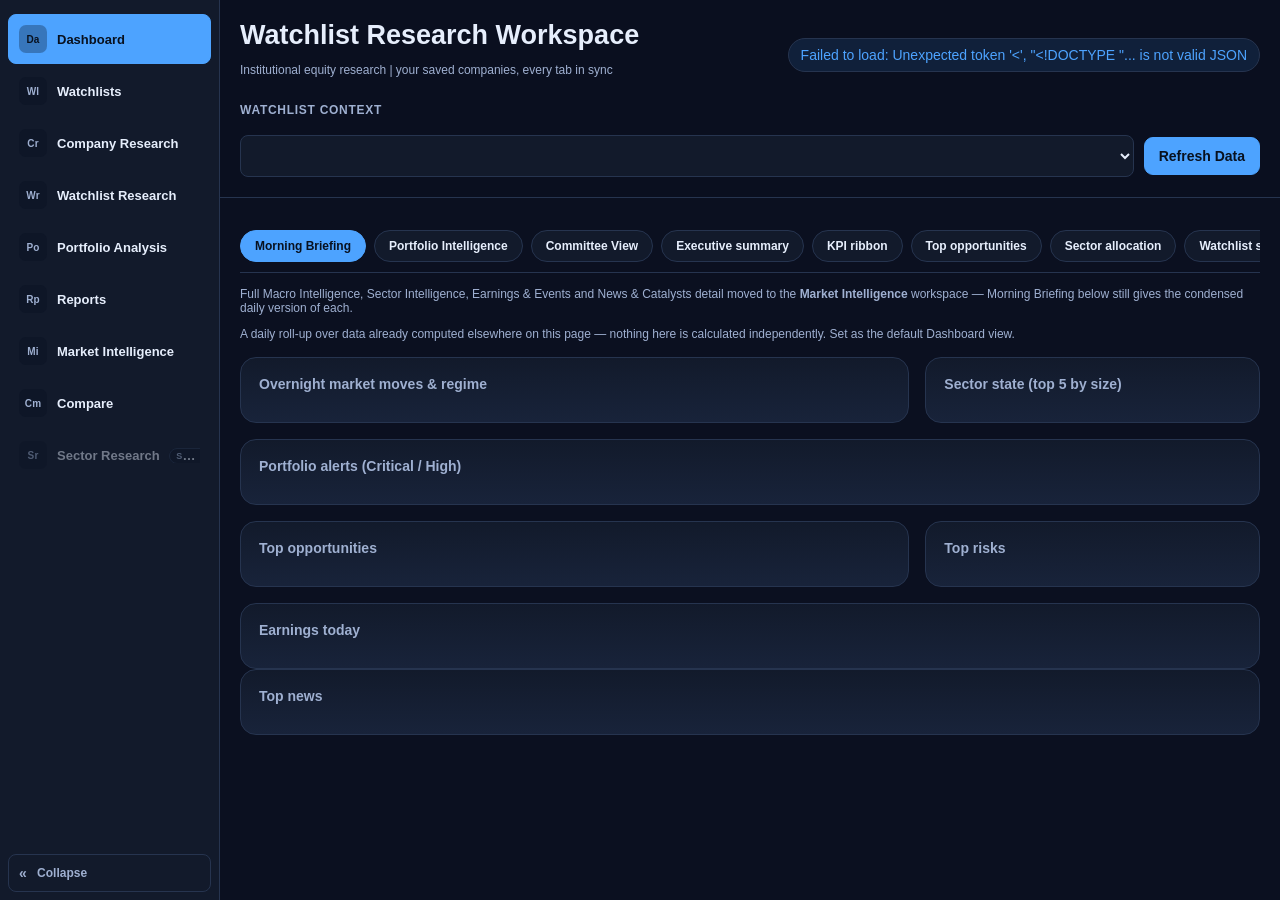
==== commit 50c889e1: "Complete end-to-end production readiness audit" ====
--- a/index.html
+++ b/index.html
@@ -130,7 +130,7 @@
         <button type="button" id="wl-bulk-remove">Remove selected</button>
       </div>
       <div class="scroll wl-scroll">
-        <table id="wl-table" class="tech-table">
+        <table id="wl-table" class="tech-table thead-sticky-wl">
           <thead>
             <tr>
               <th><input type="checkbox" id="wl-select-all" aria-label="Select all companies"></th>
@@ -283,8 +283,8 @@
       <article class="card">
         <h3>Action Required</h3>
         <div class="scroll">
-          <table id="pi-action-table" class="tech-table">
-            <thead><tr><th>Company</th><th>Sector</th><th>Action</th><th class="num">Action Score</th><th>Confidence</th><th>Primary driver</th><th class="num">Fair value gap</th><th>Risk trend</th></tr></thead>
+          <table id="pi-action-table" class="tech-table thead-sticky-1">
+            <thead><tr><th data-sort="company">Company</th><th data-sort="sector">Sector</th><th data-sort="action">Action</th><th class="num" data-sort="actionScore">Action Score</th><th data-sort="confidence">Confidence</th><th data-sort="driver">Primary driver</th><th class="num" data-sort="fvGap">Fair value gap</th><th data-sort="riskTrend">Risk trend</th></tr></thead>
             <tbody></tbody>
           </table>
         </div>
@@ -446,7 +446,7 @@
         <p class="small">Headline recommendation, valuation, technical and risk read per company &mdash; every figure below is already computed elsewhere on this page; nothing here is a new calculation. Reorder with <b>Rank by</b>, off the same unified recommendation engine every other table on this page reads. For roster management (add/remove/rename/reorder/weights) and the full monitoring table with every filter, use <b>Watchlists</b>.</p>
         <div class="scroll">
           <table id="wr-overview-table" class="tech-table thead-sticky-1">
-            <thead><tr><th data-sort="company">Company</th><th data-sort="sector">Sector</th><th class="num" data-sort="cmp">CMP</th><th class="num" data-sort="pe">P/E</th><th class="num" data-sort="change">Change</th><th data-sort="recommendation">Recommendation</th><th title="The recommendation bucket furthest from neutral -- the main driver behind the rating" data-sort="driver">Primary driver</th><th data-sort="confidence">Confidence</th><th class="num" data-sort="composite">Composite score</th><th class="num" title="Upside to the in-house Target Price" data-sort="upside">Upside %</th><th title="Rule-based label combining ADX trend strength, multi-timeframe alignment and volatility" data-sort="regime">Regime</th><th class="num" title="0-100, higher = higher risk" data-sort="riskScore">Risk score</th><th title="Portfolio Action Score band, from data/decision/actionScore.mjs -- blends Recommendation with portfolio fit (weight drift, sector concentration, correlation), so it can differ from Recommendation" data-sort="action">Action</th><th class="num" title="Weighted average of business/financial-strength/profitability/growth/cash-flow/balance-sheet/management/industry-position factors -- measures the underlying business, independent of price" data-sort="companyQuality">Company Quality</th><th class="num" title="Weighted average of valuation/risk-profile/technical-trend/momentum-volume factors -- measures whether today's price/setup is attractive, independent of business quality" data-sort="stockAttractiveness">Stock Attractiveness</th><th class="num" title="Institutional 6-factor framework (Value/Quality/Growth/Momentum/Risk/Size), sector-relative percentile blend. A distinct signal from Recommendation -- never overrides it" data-sort="factorScore">Factor score</th></tr></thead>
+            <thead><tr><th data-sort="company">Company</th><th data-sort="sector">Sector</th><th class="num" data-sort="cmp">CMP</th><th class="num" data-sort="pe">P/E</th><th class="num" data-sort="change">Change</th><th data-sort="recommendation">Recommendation</th><th title="The recommendation bucket furthest from neutral -- the main driver behind the rating" data-sort="driver">Primary driver</th><th data-sort="confidence">Confidence</th><th class="num" data-sort="composite">Composite score</th><th class="num" title="Upside to the in-house Target Price" data-sort="upside">Upside %</th><th title="Rule-based label combining ADX trend strength, multi-timeframe alignment and volatility" data-sort="regime">Regime</th><th class="num" title="0-100, higher = higher risk" data-sort="riskScore">Risk score</th><th title="Portfolio Action Score band, from data/decision/actionScore.mjs -- blends Recommendation with portfolio fit (weight drift, sector concentration, correlation), so it can differ from Recommendation" data-sort="action">Action</th><th class="num" title="Weighted average of business/financial-strength/profitability/growth/cash-flow/balance-sheet/management/industry-position factors -- measures the underlying business, independent of price" data-sort="companyQuality">Company Quality</th><th class="num" title="Weighted average of valuation/risk-profile/technical-trend/momentum-volume factors -- measures whether today's price/setup is attractive, independent of business quality" data-sort="stockAttractiveness">Stock Attractiveness</th><th title="Quality+Valuation+Risk buckets only, no Technical -- so a weak chart can never masquerade as a business-quality read" data-sort="fundamentalView">Fundamental View</th><th title="The Technical bucket plus the technical regime label" data-sort="marketView">Market View</th><th class="num" title="Institutional 6-factor framework (Value/Quality/Growth/Momentum/Risk/Size), sector-relative percentile blend. A distinct signal from Recommendation -- never overrides it" data-sort="factorScore">Factor score</th></tr></thead>
             <tbody></tbody>
           </table>
         </div>
@@ -546,7 +546,7 @@
         </div>
         <div class="subsection" data-subtab="relative-strength" role="tabpanel">
           <article class="card"><h3>Relative strength</h3><div class="scroll"><table id="technical-table-relative-strength" class="tech-table thead-sticky-2">
-            <thead><tr><th data-sort="company">Company</th><th data-sort="sector">Sector</th><th class="num" data-sort="cmp">CMP</th><th class="num" data-sort="pe">P/E</th><th class="num" data-sort="stock1y">1Y return</th><th class="num" data-sort="benchmark1y">Benchmark 1Y return</th><th class="num" title="Company's trailing-1Y return minus the benchmark's" data-sort="relativeStrength">Relative strength</th><th data-sort="benchmark">Benchmark</th><th class="num" title="Price-series CAGR over the actual elapsed time between observations, not an assumed integer year count" data-sort="cagr3y">3Y CAGR</th><th class="num" title="Price-series CAGR over the actual elapsed time between observations" data-sort="cagr5y">5Y CAGR</th></tr></thead>
+            <thead><tr><th data-sort="company">Company</th><th data-sort="sector">Sector</th><th class="num" data-sort="cmp">CMP</th><th class="num" data-sort="pe">P/E</th><th class="num" data-sort="stock1y">1Y return</th><th class="num" data-sort="benchmark1y">Benchmark 1Y return</th><th class="num" title="Company's trailing-1Y return minus the benchmark's" data-sort="relativeStrength">Relative strength</th><th data-sort="benchmark">Benchmark</th><th class="num" title="Price-series CAGR over the actual elapsed time between observations, not an assumed integer year count" data-sort="cagr3y">3Y CAGR</th><th class="num" title="Price-series CAGR over the actual elapsed time between observations" data-sort="cagr5y">5Y CAGR</th><th class="num" title="Largest peak-to-trough price decline (weekly series)" data-sort="maxDrawdown">Max drawdown</th><th class="num" title="Proxy risk-adjusted return: (return - risk-free rate) / volatility. Not a conventional-methodology Sharpe ratio -- this app has no dividend-inclusive total-return data source" data-sort="sharpeLike">Sharpe-like</th><th class="num" title="Proxy risk-adjusted return using downside deviation instead of total volatility. Not a conventional-methodology Sortino ratio" data-sort="sortinoLike">Sortino-like</th></tr></thead>
             <tbody></tbody>
           </table></div></article>
         </div>
@@ -644,8 +644,8 @@
           <h3>Screen-derived model allocation</h3>
           <p class="small">Weights favor stronger composite screens and are capped to avoid concentration. Rows follow the watchlist's own order &mdash; this tab does not re-rank your companies. This is an illustrative research output, not personalized investment advice.</p>
           <div class="scroll">
-            <table id="portfolio-table">
-              <thead><tr><th>Company</th><th>Sector</th><th>CMP</th><th>P/E</th><th>Quality score</th><th>Target weight</th><th>Bucket</th></tr></thead>
+            <table id="portfolio-table" class="tech-table thead-sticky-1">
+              <thead><tr><th data-sort="company">Company</th><th data-sort="sector">Sector</th><th class="num" data-sort="cmp">CMP</th><th class="num" data-sort="pe">P/E</th><th class="num" data-sort="quality">Quality score</th><th class="num" data-sort="weight">Target weight</th><th data-sort="bucket">Bucket</th></tr></thead>
               <tbody></tbody>
             </table>
           </div>
@@ -741,8 +741,8 @@
       <article class="card">
         <h3>Rebalancing suggestions <span id="rebalancing-info"></span></h3>
         <div class="scroll">
-          <table id="rebalancing-table" class="tech-table">
-            <thead><tr><th>Company</th><th class="num">Current weight</th><th class="num">Target weight</th><th>Suggested action</th><th class="num">Action Score</th><th>Rationale</th></tr></thead>
+          <table id="rebalancing-table" class="tech-table thead-sticky-1">
+            <thead><tr><th data-sort="company">Company</th><th class="num" data-sort="currentWeight">Current weight</th><th class="num" data-sort="targetWeight">Target weight</th><th data-sort="action">Suggested action</th><th class="num" data-sort="actionScore">Action Score</th><th data-sort="rationale">Rationale</th></tr></thead>
             <tbody></tbody>
           </table>
         </div>
@@ -755,8 +755,8 @@
       <article class="card">
         <h3>Per-company exposure</h3>
         <div class="scroll">
-          <table id="exposure-matrix-table" class="tech-table">
-            <thead><tr><th>Company</th><th class="num">Interest-rate</th><th>Currency</th><th class="num">Commodity</th><th class="num">Regulatory</th><th>Economic cycle</th></tr></thead>
+          <table id="exposure-matrix-table" class="tech-table thead-sticky-1">
+            <thead><tr><th data-sort="company">Company</th><th class="num" data-sort="interestRate">Interest-rate</th><th data-sort="currency">Currency</th><th class="num" data-sort="commodity">Commodity</th><th class="num" data-sort="regulatory">Regulatory</th><th data-sort="economicCycle">Economic cycle</th></tr></thead>
             <tbody></tbody>
           </table>
         </div>
@@ -765,7 +765,7 @@
   </section>
 
   <section class="tab" id="reports">
-    <p class="small">Every report below is generated from the same already-computed research payload &mdash; nothing here recomputes an analytic. This is the single discoverable launch point; the same reports also remain reachable from Quick Jump, the Watchlists manage row and Committee View, unchanged.</p>
+    <p class="small">Every report below is generated from the same already-computed research payload &mdash; nothing here recomputes an analytic. This is the single discoverable launch point; the same reports also remain reachable from the Watchlists manage row and Committee View, unchanged.</p>
     <div class="grid three">
       <article class="card">
         <h3>Company Research Report</h3>
@@ -837,7 +837,7 @@
         <h3>Sector rollups</h3>
         <div class="scroll">
           <table id="sector-intel-table" class="tech-table">
-            <thead><tr><th>Sector</th><th class="num">Companies</th><th class="num">Composite</th><th class="num">Valuation</th><th class="num">Technical</th><th class="num">Risk</th><th class="num">Rel. strength</th><th class="num">EPS CAGR 5Y</th><th class="num">Regulatory sens.</th><th class="num">Commodity sens.</th><th>Ratings</th></tr></thead>
+            <thead><tr><th data-sort="sector">Sector</th><th class="num" data-sort="companies">Companies</th><th class="num" data-sort="composite">Composite</th><th class="num" data-sort="valuation">Valuation</th><th class="num" data-sort="technical">Technical</th><th class="num" data-sort="risk">Risk</th><th class="num" data-sort="relStrength">Rel. strength</th><th class="num" data-sort="epsCagr">EPS CAGR 5Y</th><th class="num" data-sort="regulatorySens">Regulatory sens.</th><th class="num" data-sort="commoditySens">Commodity sens.</th><th>Ratings</th></tr></thead>
             <tbody></tbody>
           </table>
         </div>
@@ -854,8 +854,8 @@
       <article class="card">
         <h3>Earnings Intelligence</h3>
         <div class="scroll">
-          <table id="earnings-intel-table" class="tech-table">
-            <thead><tr><th>Company</th><th>Latest quarter</th><th class="num">Revenue QoQ</th><th class="num">Revenue YoY</th><th class="num">Net profit QoQ</th><th class="num">Net profit YoY</th><th class="num">Op. margin QoQ</th><th class="num">Op. margin YoY</th><th class="num">Vs. trailing avg</th><th>Next earnings date</th></tr></thead>
+          <table id="earnings-intel-table" class="tech-table thead-sticky-1">
+            <thead><tr><th data-sort="company">Company</th><th data-sort="latestPeriod">Latest quarter</th><th class="num" data-sort="revenueQoq">Revenue QoQ</th><th class="num" data-sort="revenueYoy">Revenue YoY</th><th class="num" data-sort="profitQoq">Net profit QoQ</th><th class="num" data-sort="profitYoy">Net profit YoY</th><th class="num" data-sort="marginQoq">Op. margin QoQ</th><th class="num" data-sort="marginYoy">Op. margin YoY</th><th class="num" data-sort="deviation">Vs. trailing avg</th><th data-sort="calendarStatus">Next earnings date</th></tr></thead>
             <tbody></tbody>
           </table>
         </div>
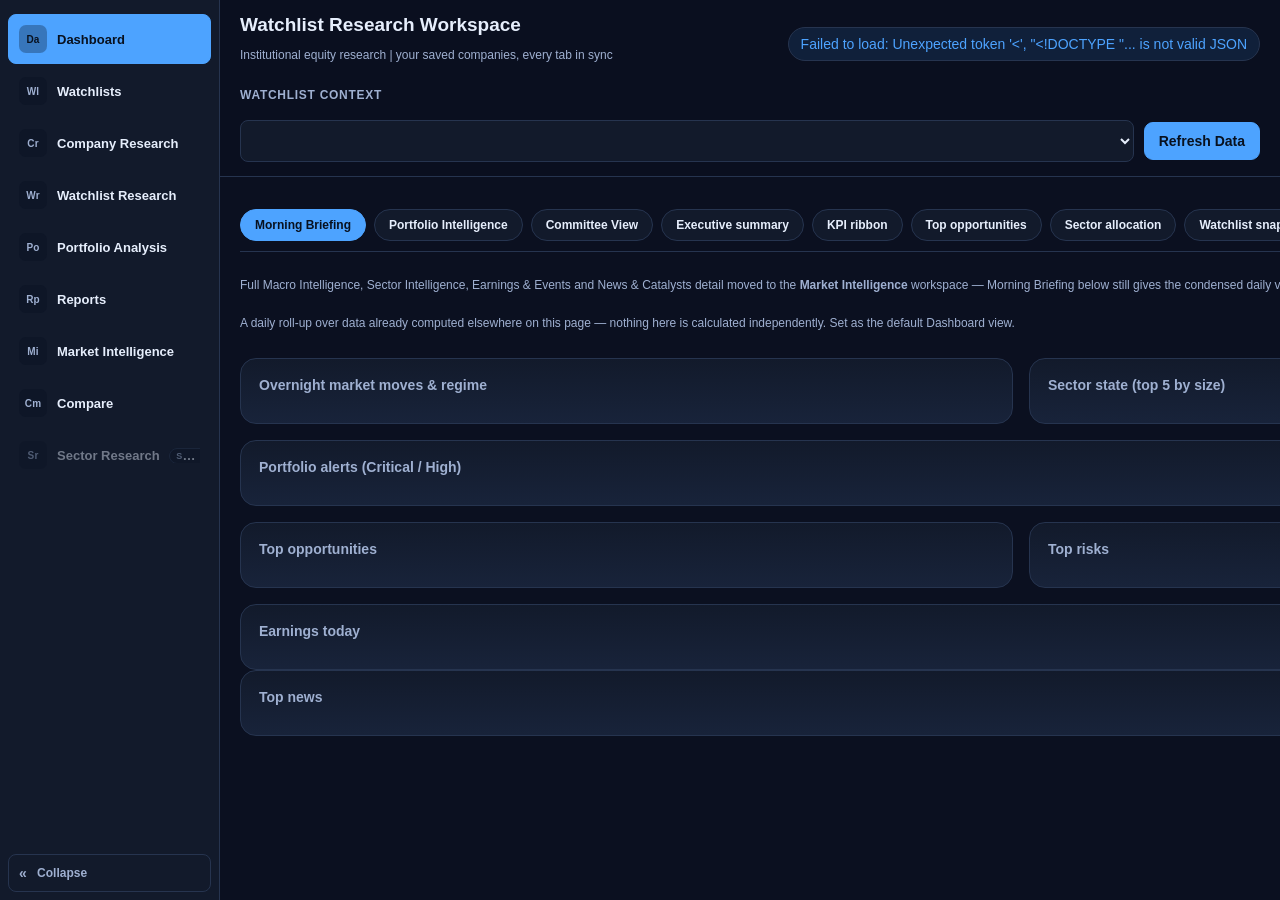
==== commit 77cf8e3f: "Standardize workspace scrolling and missing data display" ====
--- a/index.html
+++ b/index.html
@@ -82,6 +82,7 @@
       <div id="wl-concentration-warning"></div>
     </article>
 
+    <div class="scroll-body">
     <article class="card">
       <div class="section-head">
         <h3>Watchlist</h3>
@@ -162,6 +163,7 @@
         </table>
       </div>
     </article>
+    </div>
   </section>
 
   <section class="tab active" id="dashboard">
@@ -280,6 +282,7 @@
     <div class="subsection" data-subtab="portfolio-intelligence" role="tabpanel">
       <p class="small">Decision layer built entirely from analytics already computed elsewhere in this app (recommendation, valuation, risk, technical) plus one persisted run-over-run snapshot per watchlist &mdash; see <span id="pi-methodology-info"></span> for the Action Score methodology. Nothing here triggers a new fetch.</p>
       <div class="grid four" id="pi-kpis"></div>
+      <div class="scroll-body">
       <article class="card">
         <h3>Action Required</h3>
         <div class="scroll">
@@ -303,6 +306,7 @@
         <h3>What changed since last refresh</h3>
         <div id="pi-changes"></div>
       </article>
+      </div>
     </div>
 
     <div class="subsection" data-subtab="committee-view" role="tabpanel">
@@ -312,6 +316,7 @@
         <button type="button" id="cv-committee-pack-btn" title="Open the printable Weekly Investment Committee Pack (portfolio/macro/sector/thesis changes + recommended actions) in a new tab">Open Weekly Committee Pack &#8599;</button>
       </div>
       <div class="grid four" id="cv-kpis"></div>
+      <div class="scroll-body">
       <div class="two-col">
         <article class="card">
           <h3>Top opportunities</h3>
@@ -336,6 +341,7 @@
         <h3>Rebalancing priorities</h3>
         <div id="cv-rebalancing"></div>
       </article>
+      </div>
     </div>
   </section>
 
@@ -349,6 +355,7 @@
       <a href="#cr-section-risk">Risk</a>
       <a href="#cr-section-intelligence">Intelligence</a>
     </nav>
+    <div class="scroll-body">
     <div class="pill-row hidden-switcher" id="fundamentals-selector"></div>
     <div class="pill-row hidden-switcher" id="technical-selector"></div>
     <div class="pill-row hidden-switcher" id="risk-selector"></div>
@@ -416,12 +423,13 @@
       <p class="small">The explainability layer: thesis tracking, the quantitative factor engine and research-quality gates. None of these override the primary Recommendation above &mdash; a disagreement is surfaced, never blended away.</p>
       <div id="cr-intelligence-content"></div>
     </section>
+    </div>
   </section>
 
   <section class="tab" id="watchlist-research">
     <h2 class="workspace-title">Watchlist Research</h2>
     <p class="small">Every company in the active watchlist, compared side by side. For a single company's deep-dive, use <b>Company Research</b>. Coverage is this watchlist's own saved companies, not a market-wide sector or index universe.</p>
-    <nav class="subtabs" role="tablist" aria-label="Watchlist Research sections">
+    <nav class="subtabs subtabs-primary" role="tablist" aria-label="Watchlist Research sections">
       <button type="button" role="tab" data-subtab="wr-overview">Overview</button>
       <button type="button" role="tab" data-subtab="wr-fundamentals">Fundamentals</button>
       <button type="button" role="tab" data-subtab="wr-technicals">Technicals</button>
@@ -430,6 +438,7 @@
 
     <div class="subsection" data-subtab="wr-overview" role="tabpanel">
       <div class="grid four" id="wr-kpis"></div>
+      <div class="scroll-body">
       <article class="card">
         <div class="section-head">
           <h3>Screening matrix</h3>
@@ -451,18 +460,19 @@
           </table>
         </div>
       </article>
+      </div>
     </div>
 
     <div class="subsection" data-subtab="wr-fundamentals" role="tabpanel">
       <div class="subtab-root" id="wr-fundamentals-detail">
-        <nav class="subtabs" role="tablist" aria-label="Fundamentals sections">
+        <nav class="subtabs subtabs-secondary" data-section-label="Fundamentals" role="tablist" aria-label="Fundamentals sections">
           <button type="button" role="tab" data-subtab="wr-valuation">Valuation</button>
           <button type="button" role="tab" data-subtab="wr-quality">Quality</button>
           <button type="button" role="tab" data-subtab="wr-growth">Growth</button>
         </nav>
 
         <div class="subsection" data-subtab="wr-valuation" role="tabpanel">
-          <p class="small">Forward P/E and EV/EBITDA are "N/A" where this data source cannot verify them. Sector premium/discount and rankings are computed against this watchlist's own same-sector peers, not a market-wide sector.</p>
+          <p class="small">Forward P/E and EV/EBITDA are left blank where this data source cannot verify them. Sector premium/discount and rankings are computed against this watchlist's own same-sector peers, not a market-wide sector.</p>
           <div class="scroll">
             <table id="valuation-table" class="thead-sticky-2">
               <thead><tr><th data-sort="company">Company</th><th data-sort="sector">Sector</th><th class="num" data-sort="cmp">CMP</th><th class="num" data-sort="pe">P/E</th><th class="num" data-sort="forwardPe">Forward P/E</th><th class="num" data-sort="pb">P/B</th><th class="num" data-sort="evEbitda">EV/EBITDA</th><th class="num" data-sort="peg">PEG</th><th class="num" data-sort="fairValue">Fair value</th><th class="num" data-sort="targetPrice">Target price</th><th class="num" data-sort="upside">Upside</th><th class="num" data-sort="marginOfSafety">Margin of safety</th><th title="Confidence in the Fair Value/Target Price heuristic itself: completeness of the P/E-P/B reversion inputs, watchlist peer sample size, and how far this stock's own multiple already sits from the peer average it's reverting to" data-sort="confidence">Confidence</th><th data-sort="sectorPremium">Sector premium/discount</th><th data-sort="earningsYield">Earnings yield</th><th data-sort="fcfYield">FCF yield</th><th title="Rank by ROCE (falling back to ROE) among same-sector watchlist peers" data-sort="sectorRank">Sector rank</th><th class="num" title="Blend of relative valuation, sector-normalized and multi-factor peer scores" data-sort="relativeAttractiveness">Relative attractiveness</th><th title="Strong (6+ same-sector peers) / Adequate (3-5) / Weak (1-2) / Unavailable (0) -- below 3, relative-valuation scores are withheld rather than shown as a misleading self-comparison" data-sort="peerCompleteness">Peer completeness</th></tr></thead>
@@ -478,29 +488,29 @@
 
         <div class="subsection" data-subtab="wr-quality" role="tabpanel">
           <div class="subtab-root" id="wr-quality-detail">
-            <nav class="subtabs" role="tablist" aria-label="Quality sections">
+            <nav class="subtabs subtabs-tertiary" data-section-label="Quality" role="tablist" aria-label="Quality sections">
               <button type="button" role="tab" data-subtab="wr-profitability">Profitability</button>
               <button type="button" role="tab" data-subtab="wr-balance-sheet">Balance sheet</button>
               <button type="button" role="tab" data-subtab="wr-ownership">Ownership</button>
             </nav>
 
             <div class="subsection" data-subtab="wr-profitability" role="tabpanel">
-              <p class="small">Gross margin is "N/A": Screener.in does not expose a separate cost-of-goods-sold line to derive it from. EBITDA margin and operating margin show the same reported figure. Full DuPont ROE decomposition is on Company Research &rarr; Fundamentals &rarr; Business quality, per company.</p>
-              <article class="card"><h3>Profitability</h3><div class="scroll"><table id="profitability-table" class="tech-table thead-sticky-3">
+              <p class="small">Gross margin is left blank: Screener.in does not expose a separate cost-of-goods-sold line to derive it from. EBITDA margin and operating margin show the same reported figure. Full DuPont ROE decomposition is on Company Research &rarr; Fundamentals &rarr; Business quality, per company.</p>
+              <article class="card card-table-fill"><h3>Profitability</h3><div class="scroll"><table id="profitability-table" class="tech-table sticky-thead-native">
                 <thead><tr><th data-sort="company">Company</th><th data-sort="sector">Sector</th><th class="num" data-sort="cmp">CMP</th><th class="num" data-sort="pe">P/E</th><th class="num" title="Not available: this data source exposes no separate cost-of-goods-sold line to derive it from">Gross margin</th><th class="num" data-sort="ebitdaMargin">EBITDA margin</th><th class="num" title="Same reported figure as EBITDA margin -- this data source does not distinguish the two">Operating margin</th><th class="num" data-sort="netMargin">Net margin</th><th class="num" data-sort="roe">ROE</th><th class="num" data-sort="roce">ROCE</th><th class="num" data-sort="roa">ROA</th><th class="num" data-sort="earningsQuality">Earnings quality</th></tr></thead><tbody></tbody>
               </table></div></article>
             </div>
 
             <div class="subsection" data-subtab="wr-balance-sheet" role="tabpanel">
               <p class="small">Interest coverage and solvency indicators (Piotroski F-Score, Altman Z-Score) are risk metrics and are shown on the Risk &amp; Opportunity sub-tab instead.</p>
-              <article class="card"><h3>Balance sheet</h3><div class="scroll"><table id="balance-sheet-table" class="tech-table thead-sticky-3">
+              <article class="card card-table-fill"><h3>Balance sheet</h3><div class="scroll"><table id="balance-sheet-table" class="tech-table sticky-thead-native">
                 <thead><tr><th data-sort="company">Company</th><th data-sort="sector">Sector</th><th class="num" data-sort="cmp">CMP</th><th class="num" data-sort="pe">P/E</th><th class="num" data-sort="debt">Total debt (Rs Cr)</th><th class="num" data-sort="cash">Cash</th><th class="num" data-sort="netDebt">Net debt</th><th class="num" data-sort="debtToEquity">Debt / equity</th><th class="num" data-sort="currentRatio">Current ratio</th><th class="num" data-sort="quickRatio">Quick ratio</th><th class="num" data-sort="wcDays">Working capital (days)</th><th data-sort="capitalStructure">Capital structure</th></tr></thead><tbody></tbody>
               </table></div></article>
             </div>
 
             <div class="subsection" data-subtab="wr-ownership" role="tabpanel">
               <p class="small">Ownership fields are shown only when supplied by a public source (India only in this phase).</p>
-              <article class="card"><h3>Ownership</h3><div class="scroll"><table id="ownership-table" class="tech-table thead-sticky-3">
+              <article class="card card-table-fill"><h3>Ownership</h3><div class="scroll"><table id="ownership-table" class="tech-table sticky-thead-native">
                 <thead><tr><th data-sort="company">Company</th><th data-sort="sector">Sector</th><th class="num" data-sort="cmp">CMP</th><th class="num" data-sort="pe">P/E</th><th class="num" data-sort="promoter">Promoter holding</th><th data-sort="promoterTrend">Promoter trend</th><th class="num" data-sort="fii">FII holding</th><th class="num" data-sort="dii">DII holding</th><th class="num" data-sort="mf">Mutual fund holding</th><th class="num" data-sort="institutional">Institutional ownership</th><th class="num" data-sort="concentration">Ownership concentration</th></tr></thead><tbody></tbody>
               </table></div></article>
             </div>
@@ -508,7 +518,7 @@
         </div>
 
         <div class="subsection" data-subtab="wr-growth" role="tabpanel">
-          <article class="card"><h3>Growth</h3><div class="scroll"><table id="growth-table" class="tech-table thead-sticky-2">
+          <article class="card card-table-fill"><h3>Growth</h3><div class="scroll"><table id="growth-table" class="tech-table sticky-thead-native">
             <thead><tr><th data-sort="company">Company</th><th data-sort="sector">Sector</th><th class="num" data-sort="cmp">CMP</th><th class="num" data-sort="pe">P/E</th><th class="num" data-sort="revenue3y">Revenue growth 3Y</th><th class="num" data-sort="revenue5y">Revenue growth 5Y</th><th class="num" data-sort="ebitda3y">EBITDA growth 3Y</th><th class="num" data-sort="ebitda5y">EBITDA growth 5Y</th><th class="num" data-sort="profit3y">Profit growth 3Y</th><th class="num" data-sort="profit5y">Profit growth 5Y</th><th class="num" data-sort="eps5y">EPS CAGR</th><th class="num" data-sort="bookValue">Book value CAGR</th><th class="num" data-sort="fcf">FCF CAGR</th></tr></thead><tbody></tbody>
           </table></div></article>
         </div>
@@ -516,9 +526,9 @@
     </div>
 
     <div class="subsection" data-subtab="wr-technicals" role="tabpanel">
-      <p class="small">Relative strength is trailing-1-year return vs. a market benchmark (NIFTY 50 for India, S&amp;P 500 for US; "N/A" for Global &mdash; no single defensible benchmark spans every exchange). Trend/Momentum/Volatility/Breakout scores are an in-house 0-100 screening blend, not statistical probabilities &mdash; higher is more of that condition (e.g. higher Volatility Score = more volatile), not necessarily "better."</p>
+      <p class="small">Relative strength is trailing-1-year return vs. a market benchmark (NIFTY 50 for India, S&amp;P 500 for US; left blank for Global &mdash; no single defensible benchmark spans every exchange). Trend/Momentum/Volatility/Breakout scores are an in-house 0-100 screening blend, not statistical probabilities &mdash; higher is more of that condition (e.g. higher Volatility Score = more volatile), not necessarily "better."</p>
       <div class="subtab-root" id="wr-technical">
-        <nav class="subtabs" role="tablist" aria-label="Technicals sections">
+        <nav class="subtabs subtabs-secondary" data-section-label="Technicals" role="tablist" aria-label="Technicals sections">
           <button type="button" role="tab" data-subtab="trend">Trend</button>
           <button type="button" role="tab" data-subtab="momentum">Momentum</button>
           <button type="button" role="tab" data-subtab="volume">Volume</button>
@@ -527,37 +537,37 @@
           <button type="button" role="tab" data-subtab="signals">Signals</button>
         </nav>
         <div class="subsection" data-subtab="trend" role="tabpanel">
-          <article class="card"><h3>Trend</h3><div class="scroll"><table id="technical-table-trend" class="tech-table thead-sticky-2">
+          <article class="card card-table-fill"><h3>Trend</h3><div class="scroll"><table id="technical-table-trend" class="tech-table sticky-thead-native">
             <thead><tr><th data-sort="company">Company</th><th data-sort="sector">Sector</th><th class="num" data-sort="cmp">CMP</th><th class="num" data-sort="pe">P/E</th><th title="50/200-DMA alignment vs. price" data-sort="trend">Trend</th><th class="num" data-sort="dma20">20 DMA</th><th class="num" data-sort="dma50">50 DMA</th><th class="num" data-sort="dma100">100 DMA</th><th class="num" data-sort="dma200">200 DMA</th><th title="How many of the 4 DMAs price currently sits above" data-sort="dmaAlignment">DMA alignment</th><th class="num" data-sort="trendScore">Trend score</th><th class="num" title="Wilder's Average Directional Index (14): trend strength, not direction. DI+/DI- show which direction is dominant. Bands: &lt;20 no trend, 20-25 developing, 25-50 strong, &gt;50 very strong" data-sort="adx">ADX (14)</th><th class="num" title="Directional Movement +: strength of upward price movement" data-sort="diPlus">DI+</th><th class="num" title="Directional Movement -: strength of downward price movement" data-sort="diMinus">DI-</th><th class="num" title="Heuristic support level off real prices (DMAs, 52W range) -- not a literal pivot-point or order-book level" data-sort="support">Support</th><th class="num" title="Heuristic resistance level off real prices -- not a literal pivot-point or order-book level" data-sort="resistance">Resistance</th></tr></thead>
             <tbody></tbody>
           </table></div></article>
         </div>
         <div class="subsection" data-subtab="momentum" role="tabpanel">
-          <article class="card"><h3>Momentum</h3><div class="scroll"><table id="technical-table-momentum" class="tech-table thead-sticky-2">
+          <article class="card card-table-fill"><h3>Momentum</h3><div class="scroll"><table id="technical-table-momentum" class="tech-table sticky-thead-native">
             <thead><tr><th data-sort="company">Company</th><th data-sort="sector">Sector</th><th class="num" data-sort="cmp">CMP</th><th class="num" data-sort="pe">P/E</th><th class="num" data-sort="rsi">RSI (14)</th><th title="RSI-based read: Strong (RSI>=60) / Neutral (>=45) / Weak" data-sort="momentum">RSI state</th><th class="num" data-sort="momentumScore">Momentum score</th><th class="num" title="Momentum/trend relationship between moving averages: 12/26-period EMA difference" data-sort="macdLine">MACD line</th><th class="num" title="9-period EMA of the MACD line" data-sort="signalLine">Signal line</th><th class="num" title="MACD line minus Signal line" data-sort="histogram">Histogram</th></tr></thead>
             <tbody></tbody>
           </table></div></article>
         </div>
         <div class="subsection" data-subtab="volume" role="tabpanel">
-          <article class="card"><h3>Volume</h3><div class="scroll"><table id="technical-table-volume" class="tech-table thead-sticky-2">
+          <article class="card card-table-fill"><h3>Volume</h3><div class="scroll"><table id="technical-table-volume" class="tech-table sticky-thead-native">
             <thead><tr><th data-sort="company">Company</th><th data-sort="sector">Sector</th><th class="num" data-sort="cmp">CMP</th><th class="num" data-sort="pe">P/E</th><th data-sort="volumeTrend">Volume trend</th><th class="num" data-sort="volume">Volume</th><th class="num" data-sort="avgVolume20">Avg. volume (20D)</th><th class="num" title="On-Balance Volume: cumulative volume-flow indicator based on price direction" data-sort="obv">OBV</th><th title="OBV trend read" data-sort="obvTrend">OBV trend</th><th class="num" title="Accumulation/Distribution: cumulative indicator of buying vs. selling pressure" data-sort="accDist">Accumulation/Distribution</th><th title="Accumulation/Distribution trend read" data-sort="accDistTrend">A/D trend</th></tr></thead>
             <tbody></tbody>
           </table></div></article>
         </div>
         <div class="subsection" data-subtab="relative-strength" role="tabpanel">
-          <article class="card"><h3>Relative strength</h3><div class="scroll"><table id="technical-table-relative-strength" class="tech-table thead-sticky-2">
+          <article class="card card-table-fill"><h3>Relative strength</h3><div class="scroll"><table id="technical-table-relative-strength" class="tech-table sticky-thead-native">
             <thead><tr><th data-sort="company">Company</th><th data-sort="sector">Sector</th><th class="num" data-sort="cmp">CMP</th><th class="num" data-sort="pe">P/E</th><th class="num" data-sort="stock1y">1Y return</th><th class="num" data-sort="benchmark1y">Benchmark 1Y return</th><th class="num" title="Company's trailing-1Y return minus the benchmark's" data-sort="relativeStrength">Relative strength</th><th data-sort="benchmark">Benchmark</th><th class="num" title="Price-series CAGR over the actual elapsed time between observations, not an assumed integer year count" data-sort="cagr3y">3Y CAGR</th><th class="num" title="Price-series CAGR over the actual elapsed time between observations" data-sort="cagr5y">5Y CAGR</th><th class="num" title="Largest peak-to-trough price decline (weekly series)" data-sort="maxDrawdown">Max drawdown</th><th class="num" title="Proxy risk-adjusted return: (return - risk-free rate) / volatility. Not a conventional-methodology Sharpe ratio -- this app has no dividend-inclusive total-return data source" data-sort="sharpeLike">Sharpe-like</th><th class="num" title="Proxy risk-adjusted return using downside deviation instead of total volatility. Not a conventional-methodology Sortino ratio" data-sort="sortinoLike">Sortino-like</th></tr></thead>
             <tbody></tbody>
           </table></div></article>
         </div>
         <div class="subsection" data-subtab="volatility" role="tabpanel">
-          <article class="card"><h3>Volatility</h3><div class="scroll"><table id="technical-table-volatility" class="tech-table thead-sticky-2">
+          <article class="card card-table-fill"><h3>Volatility</h3><div class="scroll"><table id="technical-table-volatility" class="tech-table sticky-thead-native">
             <thead><tr><th data-sort="company">Company</th><th data-sort="sector">Sector</th><th class="num" data-sort="cmp">CMP</th><th class="num" data-sort="pe">P/E</th><th class="num" title="Annualized realized volatility of weekly returns" data-sort="volatilityPct">Volatility %</th><th class="num" title="In-house 0-100 screening score, higher = more volatile (not necessarily worse)" data-sort="volatilityScore">Volatility score</th><th class="num" title="Wilder's Average True Range (14): average trading range, an absolute volatility measure in price units" data-sort="atr">ATR (14)</th><th class="num" title="ATR divided by price -- makes ATR comparable across stocks at very different price levels" data-sort="atrPct">ATR % of price</th></tr></thead>
             <tbody></tbody>
           </table></div></article>
         </div>
         <div class="subsection" data-subtab="signals" role="tabpanel">
-          <article class="card"><h3>Signals</h3><div class="scroll"><table id="technical-table-signals" class="tech-table thead-sticky-2">
+          <article class="card card-table-fill"><h3>Signals</h3><div class="scroll"><table id="technical-table-signals" class="tech-table sticky-thead-native">
             <thead><tr><th data-sort="company">Company</th><th data-sort="sector">Sector</th><th class="num" data-sort="cmp">CMP</th><th class="num" data-sort="pe">P/E</th><th class="num" title="In-house 0-100 screening score off resistance proximity, ADX and volume surge -- not a statistically calibrated probability" data-sort="breakoutScore">Breakout score</th><th title="ADX trend strength + multi-timeframe alignment + volatility" data-sort="regime">Regime</th><th title="Data completeness + multi-timeframe corroboration" data-sort="signalConfidence">Signal confidence</th><th title="Wilder ADX bands: <20 no trend, 20-25 developing, 25-50 strong, >50 very strong" data-sort="adxInterpretation">ADX interpretation</th></tr></thead>
             <tbody></tbody>
           </table></div></article>
@@ -568,13 +578,14 @@
     <div class="subsection" data-subtab="wr-risk-opportunity" role="tabpanel">
       <p class="small">5-category institutional risk framework: Financial, Business, Market, Sector and Governance. Sector risk is a static, disclosed qualitative sector lookup (not a live regulatory/commodity feed).</p>
       <div class="subtab-root" id="wr-risk-detail">
-        <nav class="subtabs" role="tablist" aria-label="Risk and Opportunity sections">
+        <nav class="subtabs subtabs-secondary" data-section-label="Risk &amp; Opportunity" role="tablist" aria-label="Risk and Opportunity sections">
           <button type="button" role="tab" data-subtab="wr-risk-overview">Risk overview</button>
           <button type="button" role="tab" data-subtab="wr-risk-alerts">Alerts</button>
           <button type="button" role="tab" data-subtab="wr-opportunities">Opportunities</button>
         </nav>
         <div class="subsection" data-subtab="wr-risk-overview" role="tabpanel">
           <div class="grid four" id="risk-cards"></div>
+          <div class="scroll-body">
           <article class="card">
             <h3>Stock-by-stock risk matrix</h3>
             <div class="scroll">
@@ -588,6 +599,7 @@
             <h3>Institutional risk view</h3>
             <p id="risk-summary">Risk analysis will appear once the watchlist loads.</p>
           </article>
+          </div>
         </div>
         <div class="subsection" data-subtab="wr-risk-alerts" role="tabpanel">
           <p class="small">Rule-based severity off fixed thresholds &mdash; see <span id="alerts-methodology-info"></span>. Standing conditions keep firing until the condition clears or the alert is acknowledged; crossing events fire once, off the persisted run-over-run snapshot.</p>
@@ -620,11 +632,8 @@
   </section>
 
   <section class="tab" id="portfolio">
-    <h2 class="workspace-title">Portfolio Analysis</h2>
+    <h2 class="workspace-title">Portfolio Analysis <span id="portfolio-disclaimer-info"></span></h2>
     <p class="small" id="portfolio-watchlist-context">Loading watchlist…</p>
-    <div class="card disclaimer">
-      <b>Watchlist-derived, not a transaction ledger.</b> Every figure below reads the same illustrative target-weight allocation as the rest of this app &mdash; there is no buy/sell/quantity/price transaction record, cost basis, or realized/unrealized P&amp;L anywhere in this app today. <b>Transactions</b> (trade date, buy/sell, quantity, price, charges, cost basis, realized/unrealized P&amp;L) is future, deferred functionality &mdash; not built, not faked here.
-    </div>
     <nav class="subtabs" role="tablist" aria-label="Portfolio Analysis sections">
       <button type="button" role="tab" data-subtab="overview">Overview</button>
       <button type="button" role="tab" data-subtab="diversification">Diversification</button>
@@ -639,6 +648,7 @@
 
     <div class="subsection" data-subtab="overview" role="tabpanel">
       <div class="grid four" id="portfolio-kpis"></div>
+      <div class="scroll-body">
       <div class="two-col">
         <article class="card">
           <h3>Screen-derived model allocation</h3>
@@ -660,6 +670,7 @@
           </ul>
         </article>
       </div>
+      </div>
     </div>
 
     <div class="subsection" data-subtab="diversification" role="tabpanel">
@@ -738,6 +749,7 @@
           <div id="health-history"></div>
         </article>
       </div>
+      <div class="scroll-body">
       <article class="card">
         <h3>Rebalancing suggestions <span id="rebalancing-info"></span></h3>
         <div class="scroll">
@@ -747,11 +759,13 @@
           </table>
         </div>
       </article>
+      </div>
     </div>
 
     <div class="subsection" data-subtab="exposure-matrix" role="tabpanel">
       <p class="small">Each company is tagged by its own sector against 4 disclosed static sensitivity lookup tables (not a live regulatory/rates/FX feed) &mdash; see <span id="exposure-matrix-info"></span>. Portfolio-level figures are a weighted average using each holding's own illustrative target weight, same as every other portfolio aggregate on this tab.</p>
       <div class="grid four" id="exposure-portfolio-kpis"></div>
+      <div class="scroll-body">
       <article class="card">
         <h3>Per-company exposure</h3>
         <div class="scroll">
@@ -761,11 +775,13 @@
           </table>
         </div>
       </article>
+      </div>
     </div>
   </section>
 
   <section class="tab" id="reports">
     <p class="small">Every report below is generated from the same already-computed research payload &mdash; nothing here recomputes an analytic. This is the single discoverable launch point; the same reports also remain reachable from the Watchlists manage row and Committee View, unchanged.</p>
+    <div class="scroll-body">
     <div class="grid three">
       <article class="card">
         <h3>Company Research Report</h3>
@@ -783,6 +799,7 @@
         <p class="small">Portfolio/macro/sector/thesis changes plus recommended actions since the watchlist's own last genuine refresh.</p>
         <button type="button" id="reports-committee-pack-btn">Open Weekly Committee Pack &#8599;</button>
       </article>
+    </div>
     </div>
   </section>
 
@@ -809,6 +826,7 @@
         <h3>Data Quality</h3>
         <div class="grid four" id="macro-data-quality"></div>
       </article>
+      <div class="scroll-body">
       <article class="card">
         <h3>Macro indicators</h3>
         <div class="scroll">
@@ -828,11 +846,13 @@
           </table>
         </div>
       </article>
+      </div>
     </div>
 
     <div class="subsection" data-subtab="sector-intelligence" role="tabpanel">
       <p class="small">Cross-watchlist: the only view in this app that reads every saved watchlist at once (cache-only, no new fetch) and groups your own companies by sector &mdash; see <span id="sector-intel-methodology-info"></span>. Coverage is limited to companies you've actually added somewhere; there is no market-wide sector database.</p>
       <div class="grid four" id="sector-intel-kpis"></div>
+      <div class="scroll-body">
       <article class="card">
         <h3>Sector rollups</h3>
         <div class="scroll">
@@ -847,6 +867,7 @@
         <p class="small">Named in the Phase 6 brief but matched by no company's sector label in any of your saved watchlists today (matched via the same keyword patterns as Company Research &rarr; Risks &rarr; Sector's lookup) &mdash; either genuinely absent, or present under a differently-worded sector label this app's classification doesn't distinguish (e.g. defence companies are labeled "Capital Goods," not "Defence" &mdash; a known limitation, see roadmap TD-1). Never fabricated.</p>
         <div id="sector-intel-gaps" class="small"></div>
       </article>
+      </div>
     </div>
 
     <div class="subsection" data-subtab="upcoming-earnings" role="tabpanel">
@@ -866,7 +887,7 @@
         <div id="event-calendar-list" class="news-list"></div>
       </article>
 
-      <div class="card disclaimer"><b>Data policy:</b> Values are retrieved at fetch time. "N/A" means the source did not provide a comparable field. Verify prices, filings and corporate actions before making investment decisions.
+      <div class="card disclaimer"><b>Data policy:</b> Values are retrieved at fetch time. A blank value means the source did not provide a comparable field. Verify prices, filings and corporate actions before making investment decisions.
         <ul id="data-limitations"></ul>
       </div>
     </div>
--- a/styles.css
+++ b/styles.css
@@ -1,4 +1,62 @@
-:root{--bg:#0b1020;--panel:#121a2b;--panel2:#18233a;--text:#e6eefc;--muted:#9fb0d1;--green:#16c784;--blue:#4da3ff;--amber:#f5b942;--red:#ff5c5c;--border:#26344f}*{box-sizing:border-box}body{margin:0;background:var(--bg);color:var(--text);font:14px Inter,Segoe UI,Arial,sans-serif}header{position:sticky;top:0;z-index:3;background:rgba(11,16,32,.96);backdrop-filter:blur(10px);border-bottom:1px solid var(--border)}.container{max-width:1900px;margin:auto;padding:20px}.title{display:flex;justify-content:space-between;gap:20px;align-items:center}.title h1{font-size:27px;margin:0}.title p,.small{color:var(--muted);font-size:12px}.badge{padding:8px 12px;border-radius:999px;color:var(--blue);background:#10203a;border:1px solid var(--border);white-space:nowrap}form{display:flex;gap:10px;margin-top:18px}input,select,button{font:inherit}input,select{color:var(--text);background:var(--panel);border:1px solid var(--border);padding:11px 12px;border-radius:8px}input{flex:1;min-width:200px}button{cursor:pointer;color:var(--text);background:var(--panel);border:1px solid var(--border);padding:10px 14px;border-radius:9px;font-weight:700}form button{color:#08111f;background:var(--blue);border-color:var(--blue)}.tab{display:none;padding:2px 0 24px}.tab.active{display:block}.empty{min-height:50vh;display:grid;place-content:center;text-align:center;gap:9px;color:var(--muted)}.empty b{color:var(--text);font-size:17px}.grid{display:grid;gap:16px;margin:16px 0}.four{grid-template-columns:repeat(4,1fr)}.two-col{display:grid;grid-template-columns:2fr 1fr;gap:16px;margin:16px 0}.card{background:linear-gradient(180deg,var(--panel),var(--panel2));border:1px solid var(--border);border-radius:16px;padding:18px;overflow:hidden}.card h3{color:var(--muted);font-size:14px;margin:0 0 12px}.card p{line-height:1.65}.kpi{font-size:29px;font-weight:800;margin:8px 0}.positive{color:var(--green)}.amber{color:var(--amber)}.blue{color:var(--blue)}.score{display:flex;align-items:center;gap:12px}.score-circle{width:63px;height:63px;border-radius:50%;display:grid;place-items:center;border:5px solid var(--green);font-weight:800;font-size:20px}.progress,.bar{height:9px;border-radius:99px;background:#0e1627;border:1px solid var(--border);overflow:hidden}.progress i,.bar i{height:100%;display:block;background:var(--green)}.progress i.blue{background:var(--blue)}table{width:100%;border-collapse:collapse;font-size:12px}th,td{text-align:left;padding:11px 9px;border-bottom:1px solid var(--border);white-space:nowrap}th{color:#c9d6f2;background:#10192b}tr:hover{background:#13203a}.scroll{overflow:auto}.tag{padding:4px 7px;border-radius:999px;font-size:10px;font-weight:800}.tag-lg{padding:6px 12px;font-size:12px;letter-spacing:.02em}.buy{color:var(--green);background:#16c78422}.hold{color:var(--amber);background:#f5b94222}.neutral{color:var(--muted);background:#9fb0d122}.donut{width:180px;height:180px;margin:15px auto;background:conic-gradient(var(--green) 0 42%,var(--blue) 42% 72%,var(--amber) 72% 88%,var(--red) 88%);border-radius:50%;display:grid;place-items:center}.donut:before{content:'';position:absolute;width:118px;height:118px;border-radius:50%;background:var(--panel2)}.donut span{z-index:1;text-align:center;font-size:13px;font-weight:800;max-width:95px}.news-list{display:grid;gap:9px}.news-item{border-bottom:1px solid var(--border);padding:11px 0;display:flex;justify-content:space-between;gap:14px}.news-item a{color:var(--text);text-decoration:none;font-weight:700}.news-item small{color:var(--muted);white-space:nowrap}.industry-pe{color:var(--muted)}.tech-table th.num,.tech-table td.num{text-align:right}.risk{padding:16px}.risk .bar i{background:var(--green)}.risk.medium .bar i{background:var(--amber)}.risk.high .bar i{background:var(--red)}.disclaimer{font-size:12px;color:var(--muted)}ul{line-height:1.8;padding-left:20px}@media(max-width:900px){.four{grid-template-columns:repeat(2,1fr)}.two-col{grid-template-columns:1fr}.title{align-items:flex-start;flex-direction:column}.container{padding:16px}}@media(max-width:540px){form{flex-wrap:wrap}form input{flex-basis:100%}.four{grid-template-columns:1fr}.title h1{font-size:22px}}.strong-buy{color:var(--green);background:#16c78440;font-weight:900}.accumulate{color:var(--blue);background:#4da3ff22}.reduce{color:var(--amber);background:#f5b94240}.sell{color:var(--red);background:#ff5c5c22}.limited-data{display:inline-block;margin-bottom:8px}.pill-row{display:flex;gap:8px;overflow:auto;margin:0 0 16px;padding-bottom:4px}.pill{font-size:12px;padding:8px 12px;border-radius:999px;white-space:nowrap}.pill.active{color:#08111f;background:var(--blue);border-color:var(--blue)}.grid.five{grid-template-columns:repeat(5,1fr)}.rec-badges{display:flex;gap:8px;align-items:center;margin:8px 0}@media(max-width:900px){.grid.five{grid-template-columns:repeat(2,1fr)}}@media(max-width:540px){.grid.five{grid-template-columns:1fr}}
+:root{--bg:#0b1020;--panel:#121a2b;--panel2:#18233a;--text:#e6eefc;--muted:#9fb0d1;--green:#16c784;--blue:#4da3ff;--amber:#f5b942;--red:#ff5c5c;--border:#26344f}*{box-sizing:border-box}html,body{height:100%}body{margin:0;background:var(--bg);color:var(--text);font:14px Inter,Segoe UI,Arial,sans-serif}@media(min-width:901px){body{overflow:hidden}}header{flex:0 0 auto;background:rgba(11,16,32,.96);backdrop-filter:blur(10px);border-bottom:1px solid var(--border)}.container{max-width:1900px;margin:auto;padding:20px}
+@media(min-width:901px){
+  main#main.container{flex:1;min-height:0;overflow-y:auto;display:flex;flex-direction:column}
+}.title{display:flex;justify-content:space-between;gap:20px;align-items:center}.title h1{font-size:27px;margin:0}.title p,.small{color:var(--muted);font-size:12px}.badge{padding:8px 12px;border-radius:999px;color:var(--blue);background:#10203a;border:1px solid var(--border);white-space:nowrap}form{display:flex;gap:10px;margin-top:18px}input,select,button{font:inherit}input,select{color:var(--text);background:var(--panel);border:1px solid var(--border);padding:11px 12px;border-radius:8px}input{flex:1;min-width:200px}button{cursor:pointer;color:var(--text);background:var(--panel);border:1px solid var(--border);padding:10px 14px;border-radius:9px;font-weight:700}form button{color:#08111f;background:var(--blue);border-color:var(--blue)}.tab{display:none;padding:2px 0 24px}.tab.active{display:block}
+@media(min-width:901px){
+  /* .tab.active/.subtab-root deliberately do NOT set overflow:hidden --
+     scroll ownership is already fully assigned at the leaf level below
+     (.subsection/.scroll-body/.card-table-fill>.scroll), since their
+     children's heights always exactly fill the flex parent. Leaving these
+     two visible (the default) lets a dropdown/tooltip positioned within a
+     tab's own fixed (non-scrolling) region -- e.g. the Watchlists add-company
+     autocomplete list -- render without being clipped by an ancestor that
+     has no actual need to clip anything itself. */
+  .tab.active{display:flex;flex-direction:column;flex:1;min-height:0}
+  /* Flex items shrink below their content size by default (flex-shrink:1).
+     A .subsection acting as its own scroll owner (the default case: a mixed
+     panel of KPI cards + a table + notes, none of them individually bounded)
+     needs its children to instead keep their natural content height, so the
+     TOTAL exceeds the subsection's own bounded height and its own
+     overflow-y:auto genuinely engages -- confirmed live: without this, a
+     tall card just silently got squeezed down to fit instead of the
+     subsection ever scrolling. .tab.active's own direct children (page
+     title/intro/nav bars, plus whichever one .subsection is visible) need
+     the same treatment for the same reason. */
+  .tab.active>*,.subsection>*{flex-shrink:0}
+  .subtab-root{display:flex;flex-direction:column;flex:1;min-height:0}
+  .subsection{flex:1;min-height:0;display:flex;flex-direction:column;overflow-y:auto}
+  /* A .subsection that mixes page-level decision context (a KPI/summary/
+     recommendation grid, a compact context paragraph) with a detail table or
+     card below it is NOT a mixed panel in the sense the comment above
+     describes -- the KPI grid must stay visible while only the detail
+     content scrolls, not scroll away together with it. Such a subsection
+     wraps its detail content in a .scroll-body sibling (same marker class
+     the 3 no-sub-nav tabs already use for their whole body) placed after the
+     fixed KPI/context elements; this rule then makes the outer .subsection a
+     plain pass-through (like the existing .subtab-root/.card-table-fill
+     cases below) so .scroll-body -- not .subsection -- is the real scroll
+     owner. See index.html's wr-overview/wr-risk-overview/portfolio overview/
+     exposure-matrix/health-rebalancing, Dashboard's portfolio-intelligence/
+     committee-view, Market Intelligence's macro/sector-intelligence, and the
+     Watchlists tab's Portfolio summary card for the pattern in use. */
+  .subsection:has(>.subtab-root),.subsection:has(>.card-table-fill),.subsection:has(>.scroll-body){overflow-y:visible}
+  /* These ARE meant to shrink-to-fit exactly (they're the pass-through/
+     scroll-owning elements the rule above would otherwise wrongly pin to
+     natural size) -- higher specificity than the generic rule above wins
+     regardless of source order. */
+  .tab.active>.subsection,.tab.active>.scroll-body,.subsection>.subtab-root,.subsection>.card-table-fill,.subsection>.scroll-body{flex-shrink:1}
+  .scroll-body{flex:1;min-height:0;overflow-y:auto}
+  /* .card's own overflow:hidden (rounded-corner clipping) genuinely defeats
+     position:sticky on a descendant table cell in real Chrome -- confirmed
+     live -- even though .card is further out than .scroll, the table's own
+     intended (and actually bounded/scrolling) sticky container. Overriding
+     back to visible here is safe: .scroll's own overflow:auto still clips
+     its own internal content with a real scrollbar, and nothing in a
+     .card-table-fill's exact-fit flex layout (h3 + .scroll) ever needs the
+     rounded-corner clip this card would otherwise apply. */
+  .card.card-table-fill{flex:1;min-height:0;display:flex;flex-direction:column;overflow:visible}
+  .card-table-fill>.scroll{flex:1;min-height:0;overflow:auto}
+}.empty{min-height:50vh;display:grid;place-content:center;text-align:center;gap:9px;color:var(--muted)}.empty b{color:var(--text);font-size:17px}.grid{display:grid;gap:16px;margin:16px 0}.four{grid-template-columns:repeat(4,1fr)}.two-col{display:grid;grid-template-columns:2fr 1fr;gap:16px;margin:16px 0}.card{background:linear-gradient(180deg,var(--panel),var(--panel2));border:1px solid var(--border);border-radius:16px;padding:18px;overflow:hidden}.card h3{color:var(--muted);font-size:14px;margin:0 0 12px}.card p{line-height:1.65}.kpi{font-size:29px;font-weight:800;margin:8px 0}.positive{color:var(--green)}.amber{color:var(--amber)}.blue{color:var(--blue)}.score{display:flex;align-items:center;gap:12px}.score-circle{width:63px;height:63px;border-radius:50%;display:grid;place-items:center;border:5px solid var(--green);font-weight:800;font-size:20px}.progress,.bar{height:9px;border-radius:99px;background:#0e1627;border:1px solid var(--border);overflow:hidden}.progress i,.bar i{height:100%;display:block;background:var(--green)}.progress i.blue{background:var(--blue)}table{width:100%;border-collapse:collapse;font-size:12px}th,td{text-align:left;padding:11px 9px;border-bottom:1px solid var(--border);white-space:nowrap}th{color:#c9d6f2;background:#10192b}tr:hover{background:#13203a}.scroll{overflow:auto}.tag{padding:4px 7px;border-radius:999px;font-size:10px;font-weight:800}.tag-lg{padding:6px 12px;font-size:12px;letter-spacing:.02em}.buy{color:var(--green);background:#16c78422}.hold{color:var(--amber);background:#f5b94222}.neutral{color:var(--muted);background:#9fb0d122}.donut{width:180px;height:180px;margin:15px auto;background:conic-gradient(var(--green) 0 42%,var(--blue) 42% 72%,var(--amber) 72% 88%,var(--red) 88%);border-radius:50%;display:grid;place-items:center}.donut:before{content:'';position:absolute;width:118px;height:118px;border-radius:50%;background:var(--panel2)}.donut span{z-index:1;text-align:center;font-size:13px;font-weight:800;max-width:95px}.news-list{display:grid;gap:9px}.news-item{border-bottom:1px solid var(--border);padding:11px 0;display:flex;justify-content:space-between;gap:14px}.news-item a{color:var(--text);text-decoration:none;font-weight:700}.news-item small{color:var(--muted);white-space:nowrap}.industry-pe{color:var(--muted)}.tech-table th.num,.tech-table td.num{text-align:right}.risk{padding:16px}.risk .bar i{background:var(--green)}.risk.medium .bar i{background:var(--amber)}.risk.high .bar i{background:var(--red)}.disclaimer{font-size:12px;color:var(--muted)}ul{line-height:1.8;padding-left:20px}@media(max-width:900px){.four{grid-template-columns:repeat(2,1fr)}.two-col{grid-template-columns:1fr}.title{align-items:flex-start;flex-direction:column}.container{padding:16px}}@media(max-width:540px){form{flex-wrap:wrap}form input{flex-basis:100%}.four{grid-template-columns:1fr}.title h1{font-size:22px}}.strong-buy{color:var(--green);background:#16c78440;font-weight:900}.accumulate{color:var(--blue);background:#4da3ff22}.reduce{color:var(--amber);background:#f5b94240}.sell{color:var(--red);background:#ff5c5c22}.limited-data{display:inline-block;margin-bottom:8px}.pill-row{display:flex;gap:8px;overflow:auto;margin:0 0 16px;padding-bottom:4px}.pill{font-size:12px;padding:8px 12px;border-radius:999px;white-space:nowrap}.pill.active{color:#08111f;background:var(--blue);border-color:var(--blue)}.grid.five{grid-template-columns:repeat(5,1fr)}.rec-badges{display:flex;gap:8px;align-items:center;margin:8px 0}@media(max-width:900px){.grid.five{grid-template-columns:repeat(2,1fr)}}@media(max-width:540px){.grid.five{grid-template-columns:1fr}}
 .empty[hidden]{display:none}
 .toolbar{display:flex;gap:10px;flex-wrap:wrap;margin-top:18px;align-items:center}.toolbar select{flex:1;min-width:200px}button.primary{color:#08111f;background:var(--blue);border-color:var(--blue)}
 .add-company{position:relative}.add-company input{width:100%}
@@ -37,7 +95,7 @@
    existing 1500px reading-width layout untouched. */
 .container.full-bleed{max-width:100%}
 .wl-table-card{padding:12px}
-.wl-search-bar{position:sticky;top:var(--header-h,0px);z-index:4;background:var(--bg);padding:14px 0 10px;margin-bottom:14px;border-bottom:1px solid var(--border)}
+.wl-search-bar{flex:0 0 auto;background:var(--bg);padding:14px 0 10px;margin-bottom:14px;border-bottom:1px solid var(--border)}
 .wl-search-bar .add-company input{padding:14px 16px;font-size:15px;border-radius:10px;border-color:var(--blue)}
 .wl-search-bar .add-company input:focus{outline:2px solid var(--blue);outline-offset:1px}
 .wl-search-bar #wl-notice{margin-top:8px}
@@ -74,32 +132,38 @@
 @media(max-width:900px){.grid.three{grid-template-columns:repeat(2,1fr)}}
 @media(max-width:540px){.grid.three{grid-template-columns:1fr}}
 /* Section sub-tabs: second-level navigation within a main tab (script.js
-   initSubtabs/applySubtabState). Sticky under the real header via the same
-   --header-h var the Watchlists search bar uses, so it docks in place while
-   a long section scrolls underneath it. Reuses the existing --blue
-   active-pill language (.pill.active, .tabs button.active) rather than a
-   new color, per the "don't redesign" navigation-only scope. */
-.subtabs{display:flex;gap:8px;overflow-x:auto;position:sticky;top:var(--header-h,0px);z-index:2;background:var(--bg);padding:10px 0;margin:0 0 14px;border-bottom:1px solid var(--border)}
+   initSubtabs/applySubtabState). Bounded viewport shell (2026-09-05): nav
+   bars are plain non-scrolling flex children of their owning .tab/
+   .subtab-root (see the .tab.active/.subtab-root/.subsection rules above) --
+   they never sit inside a scrolling ancestor any more, so no position:sticky
+   or stacked pixel-offset math is needed even when nested (Watchlist
+   Research's Fundamentals -> Quality -> Profitability is 3 levels deep and
+   still just 3 ordinary stacked flex siblings, zero overlap by construction).
+   Reuses the existing --blue active-pill language (.pill.active, .tabs
+   button.active) rather than a new color. */
+.subtabs{flex:0 0 auto;display:flex;gap:8px;overflow-x:auto;background:var(--bg);padding:10px 0;margin:0 0 14px;border-bottom:1px solid var(--border)}
 .subtabs button{flex:none;font-size:12px;padding:8px 14px;border-radius:999px;white-space:nowrap;background:var(--panel);color:var(--text);border:1px solid var(--border);cursor:pointer}
 .subtabs button:hover{background:var(--panel2)}
 .subtabs button.active{color:#08111f;background:var(--blue);border-color:var(--blue)}
 .subtabs button:focus-visible{outline:2px solid var(--blue);outline-offset:2px}
 .subsection[hidden]{display:none}
-/* Sticky-hierarchy fix (scrolling/table-usability audit): a nested
-   .subtab-root's own .subtabs bar (e.g. Watchlist Research -> Fundamentals ->
-   Quality, or Company Research -> Valuation's DCF/Reverse DCF/... nav) used
-   to stick at the exact same `top` as the outer nav above it, so once
-   scrolled into view it painted directly on top of (hid) that outer nav
-   instead of docking below it. --subtabs-h (measured in script.js, same
-   pattern as --header-h) is one nav bar's real height; each extra level of
-   .subtab-root nesting adds one more bar's worth of offset so stacked sticky
-   navs dock in a clean vertical stack with zero overlap. Two levels covers
-   every case in this app today (Watchlist Research's Fundamentals->Quality
-   is the deepest); a third level would simply have no rule and fall back to
-   the 2-level offset, which is still correct-enough (no overlap) rather than
-   broken. */
-.subtab-root .subtabs{top:calc(var(--header-h,0px) + var(--subtabs-h,0px))}
-.subtab-root .subtab-root .subtabs{top:calc(var(--header-h,0px) + var(--subtabs-h,0px)*2)}
+/* Watchlist Research navigation hierarchy (applied only where these modifier
+   classes are actually added in index.html -- .subtabs itself, and every
+   other tab's plain .subtabs bar, is untouched). Primary/secondary/tertiary
+   read as three distinct tiers of "how important is this row" instead of
+   uniform stacked pill rows -- color/weight/background only, since nav bars
+   are now plain stacked flex siblings (bounded viewport shell) rather than
+   stacked sticky offsets, so a mismatched height no longer risks a gap or
+   overlap the way it used to. box-shadow (not border) is used for the
+   "framed toolbar" look on secondary precisely because it doesn't add to
+   layout height. */
+.subtabs-primary button{font-weight:700}
+.subtabs-primary button.active{box-shadow:inset 0 0 0 1px var(--blue)}
+.subtabs-secondary{background:var(--panel);box-shadow:inset 0 0 0 1px var(--border)}
+.subtabs-secondary::before,.subtabs-tertiary::before{content:attr(data-section-label) " \203A";flex:none;box-sizing:border-box;padding:8px 10px 8px 14px;font-size:10.5px;font-weight:700;text-transform:uppercase;letter-spacing:.04em;color:var(--muted);white-space:nowrap}
+.subtabs-secondary button,.subtabs-tertiary button{background:transparent;border-color:transparent;color:var(--muted);font-weight:600}
+.subtabs-secondary button:hover,.subtabs-tertiary button:hover{color:var(--text);background:var(--panel2)}
+.subtabs-secondary button.active,.subtabs-tertiary button.active{color:#08111f;background:var(--blue);border-color:var(--blue)}
 /* Phase 3f: unified company context. The Name cell in every table (via
    prefixCells) becomes a plain-looking button so click-to-select works
    everywhere without changing how the tables read; .active-company-row
@@ -130,9 +194,20 @@
    Reuses --panel/--border/--blue tokens throughout -- no new colors, same
    active-pill language as .pill.active/.subtabs button.active. */
 :root{--sidebar-w:220px;--sidebar-w-collapsed:64px}
-.app-shell{display:flex;align-items:stretch;min-height:100vh}
-.app-main{flex:1;min-width:0}
-.sidebar{width:var(--sidebar-w);flex:none;display:flex;flex-direction:column;justify-content:space-between;background:var(--panel);border-right:1px solid var(--border);position:sticky;top:0;align-self:flex-start;height:100vh;overflow-y:auto;transition:width .15s ease}
+/* Bounded viewport shell (2026-09-05, app-wide rollout): the shell fills the
+   viewport exactly (height:100vh, no document scroll) so the sidebar and
+   header are genuinely fixed regions rather than sticky elements riding a
+   scrolling page -- only the innermost content region of whichever tab/
+   subtab is active ever scrolls. See styles.css's own .tab/.subtab-root/
+   .subsection/.scroll-body rules below for how that split is expressed, and
+   system.md §2.3 for the full rationale (this replaces an earlier documented
+   document-scroll + sticky/floating-clone design). */
+@media(min-width:901px){
+  .app-shell{height:100vh;overflow:hidden}
+}
+.app-shell{display:flex}
+.app-main{flex:1;min-width:0;display:flex;flex-direction:column;height:100%;min-height:0}
+.sidebar{width:var(--sidebar-w);flex:none;display:flex;flex-direction:column;justify-content:space-between;background:var(--panel);border-right:1px solid var(--border);height:100%;overflow-y:auto;transition:width .15s ease}
 .sidebar-top{display:flex;flex-direction:column;gap:2px;padding:14px 8px}
 .sidebar-item{display:flex;align-items:center;gap:10px;background:none;border:1px solid transparent;color:var(--text);text-align:left;padding:10px;border-radius:8px;font-weight:600;font-size:13px;width:100%}
 .sidebar-item:hover{background:var(--panel2)}
@@ -172,6 +247,18 @@
    controls alone. */
 .context-row-label{text-transform:uppercase;letter-spacing:.06em;font-weight:700;margin-top:14px;color:var(--muted)}
 .context-row-label:first-of-type{margin-top:18px}
+/* Bounded viewport shell (2026-09-05): the header is now a fixed-height flex
+   sibling above #main (see .app-shell/.app-main/header rules) -- it never
+   sits inside a scrolling ancestor, so it never needs to fight scrolling
+   content for space and never needs a scroll-triggered collapse. An earlier
+   design (superseded) instead kept the header permanently sticky at full
+   size over a document-level scroll and shrank it only on Watchlist
+   Research past a scroll threshold; that mechanism (body.is-scrolled) is
+   removed entirely. What replaces it: the header is simply compact by
+   default, on every workspace, all the time -- a fixed but small permanent
+   footprint rather than a large one that sometimes shrinks. */
+header .container{padding-top:14px;padding-bottom:14px}
+header .title h1{font-size:19px}
 /* Company Context scoping: this header row only names/analyzes ONE company,
    so it must only appear on Company Research (system.md §2.3) — everywhere
    else it falsely implied the page was about the last-selected company. */
@@ -191,46 +278,49 @@
 .hidden-switcher{display:none}
 .workspace-title{margin:0 0 4px;font-size:20px}
 /* Company Research one-page redesign: replaces click-to-switch .subtabs with
-   a sticky in-page anchor nav (plain scroll-links, not tab-switching -- every
-   .cr-section stays in the DOM and visible at once) plus lightweight section
-   headings. Reuses the exact same sticky/pill visual language as .subtabs
-   (--header-h offset, .pill.active blue) so it reads as the same navigation
-   idiom, not a new one. */
-.cr-page-nav{display:flex;gap:8px;overflow-x:auto;position:sticky;top:var(--header-h,0px);z-index:2;background:var(--bg);padding:10px 0;margin:0 0 14px;border-bottom:1px solid var(--border)}
+   a fixed in-page anchor nav (plain scroll-links, not tab-switching -- every
+   .cr-section stays in the DOM and visible at once, inside the tab's own
+   .scroll-body) plus lightweight section headings. Reuses the same pill
+   visual language as .subtabs (.pill.active blue) so it reads as the same
+   navigation idiom, not a new one. */
+.cr-page-nav{flex:0 0 auto;display:flex;gap:8px;overflow-x:auto;background:var(--bg);padding:10px 0;margin:0 0 14px;border-bottom:1px solid var(--border)}
 .cr-page-nav a{flex:none;font-size:12px;padding:8px 14px;border-radius:999px;white-space:nowrap;background:var(--panel);color:var(--text);border:1px solid var(--border);text-decoration:none;cursor:pointer}
 .cr-page-nav a:hover{background:var(--panel2)}
 .cr-page-nav a.active{color:#08111f;background:var(--blue);border-color:var(--blue)}
-.cr-section{padding-top:6px;margin-bottom:8px;scroll-margin-top:calc(var(--header-h,0px) + 54px)}
+.cr-section{padding-top:6px;margin-bottom:8px;scroll-margin-top:6px}
 .cr-section-title{margin:0 0 10px;font-size:17px;color:var(--text);border-top:1px solid var(--border);padding-top:18px}
 .cr-section:first-of-type .cr-section-title{border-top:none;padding-top:0}
 .cr-subsection-title{margin:18px 0 8px;font-size:13px;text-transform:uppercase;letter-spacing:.04em;color:var(--muted)}
-/* Sticky table headers (Watchlist Research comparison tables) -- floating
-   header clone, not a bounded per-table scrollbox.
-   A follow-up UX/architecture review rejected the previous fix below (making
-   .scroll itself a bounded overflow-y:auto container per table, so its
-   sticky thead had a real scrolling ancestor to clamp against) even though
-   it worked: it traded one real bug (sticky non-functional) for 14 nested
-   vertical scrollboxes, each capped to a fraction of the viewport, contrary
-   to the single-page-scroll UX this app otherwise holds to everywhere else.
-   That review re-verified, live, that plain position:sticky genuinely
-   cannot satisfy "sticky header + native horizontal scroll + single page-
-   level vertical scroll" together on this markup: the csswg-drafts #865 gap
-   (position:sticky on a table cell is defeated by ANY ancestor with
-   overflow other than visible) holds even with overflow-x/overflow-y split
-   onto separate values, even with zero overflow ancestors elsewhere
-   reachable from the same table, and even with border-collapse:separate --
-   confirmed with a minimal from-scratch repro before concluding a CSS-only
-   fix isn't possible for this exact "single <table>, .scroll needs
-   horizontal-only overflow" combination. position:fixed is not subject to
-   that gap (it isn't a sticky/scroll-relative positioning scheme at all),
-   so the fix here keeps .scroll purely horizontal-scrolling again (no
-   vertical clipping, no second scrollbar -- the real <thead> stays in
-   normal page flow, fully accessible, never sticky) and shows a purely-
-   visual position:fixed clone of just the header row, built and positioned
-   by script.js's floating-header code, only while the real header has
-   scrolled above the sticky nav stack and the table's own rows still
-   extend below it. See script.js's own comment at that code for the
-   show/hide, width-sync and sort-delegation detail. */
+/* Table header stickiness, two deliberately different mechanisms depending
+   on the panel's own content shape (bounded viewport shell, 2026-09-05):
+   - .sticky-thead-native: a panel whose entire content is one card wrapping
+     one table (.card-table-fill, see the .tab/.subtab-root/.subsection rules
+     above) gives that table's own .scroll wrapper the bounded, real
+     vertical+horizontal scroll box -- nothing else shares the space, so
+     position:sticky on thead th works natively, no JS clone needed.
+   - .floating-thead (JS-driven clone): a panel that mixes a table with KPI
+     cards/notes/a second card needs the WHOLE panel to scroll together as
+     one region (avoiding a second nested scrollbar just for the table), and
+     native position:sticky cannot satisfy "sticky header relative to an
+     ancestor further out than the table's own horizontal-scroll wrapper"
+     (csswg-drafts #865: sticky is defeated by ANY intermediate ancestor with
+     non-visible overflow, confirmed with a from-scratch repro in an earlier
+     pass of this app). position:fixed is not subject to that gap, so these
+     panels keep a purely-visual clone of just the header row, built and
+     positioned by script.js's floating-header code (now positioned relative
+     to the panel's own bounded scroll container, not page/window scroll),
+     shown only while the real header has scrolled above that container's own
+     top edge and the table's rows still extend below it. This is a
+     deliberate, documented exception -- not every table could be converted
+     to native sticky without either losing native horizontal scroll or
+     reintroducing a second visible scrollbar on an already-scrolling panel. */
+/* border-collapse:collapse (table's own default, above) is a well-known real
+   Chrome/Firefox limitation for position:sticky table cells -- sticky simply
+   never engages on a collapsed-border table regardless of ancestor overflow.
+   Scoped to just these tables (border-spacing:0 keeps cells visually flush,
+   same as collapse) rather than changing every table's border rendering. */
+.sticky-thead-native{border-collapse:separate;border-spacing:0}
+.sticky-thead-native thead th{position:sticky;top:0;z-index:1}
 .floating-thead{position:fixed;overflow:hidden;z-index:5;display:none;box-shadow:0 3px 8px rgba(0,0,0,.4)}
 .floating-thead.visible{display:block}
 .floating-thead table{margin:0}
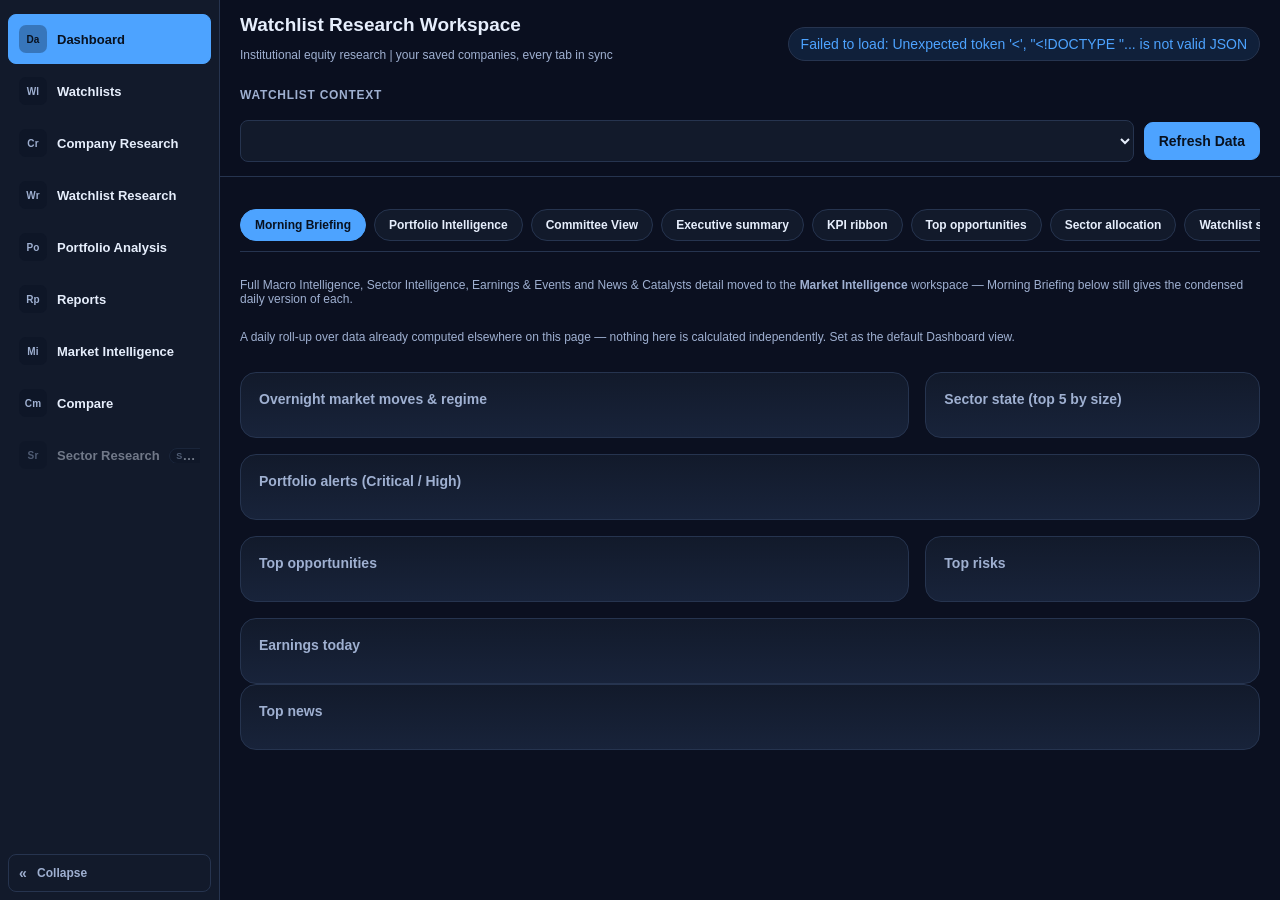
==== commit 82527fb7: "UX fixes for scrolling and content" ====
--- a/index.html
+++ b/index.html
@@ -28,7 +28,7 @@
   </nav>
   <div class="app-main">
 <header>
-  <div class="container">
+  <div class="container" id="header-container">
     <div class="title">
       <button type="button" id="sidebar-mobile-open" class="sidebar-mobile-open" aria-label="Open navigation" aria-expanded="false">&#9776;</button>
       <div>
@@ -438,8 +438,7 @@
 
     <div class="subsection" data-subtab="wr-overview" role="tabpanel">
       <div class="grid four" id="wr-kpis"></div>
-      <div class="scroll-body">
-      <article class="card">
+      <article class="card card-table-fill">
         <div class="section-head">
           <h3>Screening matrix</h3>
           <select id="wr-ranking-sort" aria-label="Rank by">
@@ -454,13 +453,12 @@
         </div>
         <p class="small">Headline recommendation, valuation, technical and risk read per company &mdash; every figure below is already computed elsewhere on this page; nothing here is a new calculation. Reorder with <b>Rank by</b>, off the same unified recommendation engine every other table on this page reads. For roster management (add/remove/rename/reorder/weights) and the full monitoring table with every filter, use <b>Watchlists</b>.</p>
         <div class="scroll">
-          <table id="wr-overview-table" class="tech-table thead-sticky-1">
+          <table id="wr-overview-table" class="tech-table sticky-thead-native">
             <thead><tr><th data-sort="company">Company</th><th data-sort="sector">Sector</th><th class="num" data-sort="cmp">CMP</th><th class="num" data-sort="pe">P/E</th><th class="num" data-sort="change">Change</th><th data-sort="recommendation">Recommendation</th><th title="The recommendation bucket furthest from neutral -- the main driver behind the rating" data-sort="driver">Primary driver</th><th data-sort="confidence">Confidence</th><th class="num" data-sort="composite">Composite score</th><th class="num" title="Upside to the in-house Target Price" data-sort="upside">Upside %</th><th title="Rule-based label combining ADX trend strength, multi-timeframe alignment and volatility" data-sort="regime">Regime</th><th class="num" title="0-100, higher = higher risk" data-sort="riskScore">Risk score</th><th title="Portfolio Action Score band, from data/decision/actionScore.mjs -- blends Recommendation with portfolio fit (weight drift, sector concentration, correlation), so it can differ from Recommendation" data-sort="action">Action</th><th class="num" title="Weighted average of business/financial-strength/profitability/growth/cash-flow/balance-sheet/management/industry-position factors -- measures the underlying business, independent of price" data-sort="companyQuality">Company Quality</th><th class="num" title="Weighted average of valuation/risk-profile/technical-trend/momentum-volume factors -- measures whether today's price/setup is attractive, independent of business quality" data-sort="stockAttractiveness">Stock Attractiveness</th><th title="Quality+Valuation+Risk buckets only, no Technical -- so a weak chart can never masquerade as a business-quality read" data-sort="fundamentalView">Fundamental View</th><th title="The Technical bucket plus the technical regime label" data-sort="marketView">Market View</th><th class="num" title="Institutional 6-factor framework (Value/Quality/Growth/Momentum/Risk/Size), sector-relative percentile blend. A distinct signal from Recommendation -- never overrides it" data-sort="factorScore">Factor score</th></tr></thead>
             <tbody></tbody>
           </table>
         </div>
       </article>
-      </div>
     </div>
 
     <div class="subsection" data-subtab="wr-fundamentals" role="tabpanel">
@@ -473,6 +471,7 @@
 
         <div class="subsection" data-subtab="wr-valuation" role="tabpanel">
           <p class="small">Forward P/E and EV/EBITDA are left blank where this data source cannot verify them. Sector premium/discount and rankings are computed against this watchlist's own same-sector peers, not a market-wide sector.</p>
+          <div class="scroll-body">
           <div class="scroll">
             <table id="valuation-table" class="thead-sticky-2">
               <thead><tr><th data-sort="company">Company</th><th data-sort="sector">Sector</th><th class="num" data-sort="cmp">CMP</th><th class="num" data-sort="pe">P/E</th><th class="num" data-sort="forwardPe">Forward P/E</th><th class="num" data-sort="pb">P/B</th><th class="num" data-sort="evEbitda">EV/EBITDA</th><th class="num" data-sort="peg">PEG</th><th class="num" data-sort="fairValue">Fair value</th><th class="num" data-sort="targetPrice">Target price</th><th class="num" data-sort="upside">Upside</th><th class="num" data-sort="marginOfSafety">Margin of safety</th><th title="Confidence in the Fair Value/Target Price heuristic itself: completeness of the P/E-P/B reversion inputs, watchlist peer sample size, and how far this stock's own multiple already sits from the peer average it's reverting to" data-sort="confidence">Confidence</th><th data-sort="sectorPremium">Sector premium/discount</th><th data-sort="earningsYield">Earnings yield</th><th data-sort="fcfYield">FCF yield</th><th title="Rank by ROCE (falling back to ROE) among same-sector watchlist peers" data-sort="sectorRank">Sector rank</th><th class="num" title="Blend of relative valuation, sector-normalized and multi-factor peer scores" data-sort="relativeAttractiveness">Relative attractiveness</th><th title="Strong (6+ same-sector peers) / Adequate (3-5) / Weak (1-2) / Unavailable (0) -- below 3, relative-valuation scores are withheld rather than shown as a misleading self-comparison" data-sort="peerCompleteness">Peer completeness</th></tr></thead>
@@ -484,6 +483,7 @@
             <p class="small">Spread of P/E across each sector's own watchlist peers — a tightly bunched sector vs. a widely scattered one.</p>
             <div class="scroll" id="valuation-dispersion"></div>
           </article>
+          </div>
         </div>
 
         <div class="subsection" data-subtab="wr-quality" role="tabpanel">
@@ -585,11 +585,10 @@
         </nav>
         <div class="subsection" data-subtab="wr-risk-overview" role="tabpanel">
           <div class="grid four" id="risk-cards"></div>
-          <div class="scroll-body">
-          <article class="card">
+          <article class="card card-table-fill">
             <h3>Stock-by-stock risk matrix</h3>
             <div class="scroll">
-              <table id="risk-table" class="thead-sticky-2">
+              <table id="risk-table" class="sticky-thead-native">
                 <thead><tr><th data-sort="company">Company</th><th data-sort="sector">Sector</th><th data-sort="cmp">CMP</th><th data-sort="pe">P/E</th><th data-sort="interestCoverage">Interest coverage</th><th data-sort="financial">Financial</th><th data-sort="business">Business</th><th data-sort="market">Market</th><th data-sort="sectorRisk">Sector</th><th data-sort="governance">Governance</th><th data-sort="downside200">Scenario: downside to 200-DMA</th><th data-sort="downsideLow">Scenario: downside to 52W low</th><th data-sort="composite">Composite</th><th data-sort="trend">Trend</th><th title="Intact / Improving / Weakening / Broken -- run-over-run classification off recommendation, risk and technical direction since the last genuine data refresh" data-sort="thesisStatus">Thesis status</th></tr></thead>
                 <tbody></tbody>
               </table>
@@ -599,7 +598,6 @@
             <h3>Institutional risk view</h3>
             <p id="risk-summary">Risk analysis will appear once the watchlist loads.</p>
           </article>
-          </div>
         </div>
         <div class="subsection" data-subtab="wr-risk-alerts" role="tabpanel">
           <p class="small">Rule-based severity off fixed thresholds &mdash; see <span id="alerts-methodology-info"></span>. Standing conditions keep firing until the condition clears or the alert is acknowledged; crossing events fire once, off the persisted run-over-run snapshot.</p>
@@ -613,11 +611,13 @@
               <button type="button" class="pill" data-severity="Low">Low</button>
             </div>
           </div>
+          <div class="scroll-body">
           <div class="scroll">
             <table id="alerts-table" class="tech-table thead-sticky-2">
               <thead><tr><th data-sort="severity">Severity</th><th data-sort="company">Company</th><th data-sort="category">Category</th><th data-sort="alert">Alert</th><th data-sort="confidence">Confidence</th><th data-sort="time">Time</th><th>Acknowledge</th></tr></thead>
               <tbody></tbody>
             </table>
+          </div>
           </div>
         </div>
         <div class="subsection" data-subtab="wr-opportunities" role="tabpanel">
@@ -648,13 +648,12 @@
 
     <div class="subsection" data-subtab="overview" role="tabpanel">
       <div class="grid four" id="portfolio-kpis"></div>
-      <div class="scroll-body">
       <div class="two-col">
-        <article class="card">
+        <article class="card card-table-fill">
           <h3>Screen-derived model allocation</h3>
           <p class="small">Weights favor stronger composite screens and are capped to avoid concentration. Rows follow the watchlist's own order &mdash; this tab does not re-rank your companies. This is an illustrative research output, not personalized investment advice.</p>
           <div class="scroll">
-            <table id="portfolio-table" class="tech-table thead-sticky-1">
+            <table id="portfolio-table" class="tech-table sticky-thead-native">
               <thead><tr><th data-sort="company">Company</th><th data-sort="sector">Sector</th><th class="num" data-sort="cmp">CMP</th><th class="num" data-sort="pe">P/E</th><th class="num" data-sort="quality">Quality score</th><th class="num" data-sort="weight">Target weight</th><th data-sort="bucket">Bucket</th></tr></thead>
               <tbody></tbody>
             </table>
@@ -670,7 +669,6 @@
           </ul>
         </article>
       </div>
-      </div>
     </div>
 
     <div class="subsection" data-subtab="diversification" role="tabpanel">
@@ -687,13 +685,25 @@
     </div>
 
     <div class="subsection" data-subtab="correlation" role="tabpanel">
-      <article class="card">
-        <h3>Correlation matrix</h3>
-        <p class="small">Pairwise correlation of weekly returns over the trailing overlapping price history per pair.</p>
-        <div class="scroll"><div id="portfolio-correlation"></div></div>
-        <div class="two-col" id="portfolio-correlation-lists"></div>
-        <div id="portfolio-rolling-correlation"></div>
-      </article>
+      <div class="subtab-root" id="portfolio-correlation-detail">
+        <nav class="subtabs subtabs-secondary" data-section-label="Correlation" role="tablist" aria-label="Correlation sections">
+          <button type="button" role="tab" data-subtab="corr-matrix">Matrix</button>
+          <button type="button" role="tab" data-subtab="corr-insights">Insights</button>
+        </nav>
+
+        <div class="subsection" data-subtab="corr-matrix" role="tabpanel">
+          <p class="small">Pairwise correlation of weekly returns over the trailing overlapping price history per pair.</p>
+          <article class="card card-table-fill">
+            <h3>Correlation matrix</h3>
+            <div class="scroll" id="portfolio-correlation"></div>
+          </article>
+        </div>
+
+        <div class="subsection" data-subtab="corr-insights" role="tabpanel">
+          <div class="two-col" id="portfolio-correlation-lists"></div>
+          <div id="portfolio-rolling-correlation"></div>
+        </div>
+      </div>
     </div>
 
     <div class="subsection" data-subtab="factor-exposure" role="tabpanel">
@@ -872,6 +882,7 @@
 
     <div class="subsection" data-subtab="upcoming-earnings" role="tabpanel">
       <p class="small">Earnings &amp; Events &mdash; see <span id="earnings-methodology-info"></span>. Quarterly revenue/profit/margin deltas below are real, computed from Screener's own scraped quarterly results. Calendar-dependent fields (next earnings date, expected impact, historical reaction, guidance, estimate revisions) have no data source in this app and render an explicit status rather than an invented date.</p>
+      <div class="scroll-body">
       <article class="card">
         <h3>Earnings Intelligence</h3>
         <div class="scroll">
@@ -889,6 +900,7 @@
 
       <div class="card disclaimer"><b>Data policy:</b> Values are retrieved at fetch time. A blank value means the source did not provide a comparable field. Verify prices, filings and corporate actions before making investment decisions.
         <ul id="data-limitations"></ul>
+      </div>
       </div>
     </div>
 
--- a/styles.css
+++ b/styles.css
@@ -1,4 +1,4 @@
-:root{--bg:#0b1020;--panel:#121a2b;--panel2:#18233a;--text:#e6eefc;--muted:#9fb0d1;--green:#16c784;--blue:#4da3ff;--amber:#f5b942;--red:#ff5c5c;--border:#26344f}*{box-sizing:border-box}html,body{height:100%}body{margin:0;background:var(--bg);color:var(--text);font:14px Inter,Segoe UI,Arial,sans-serif}@media(min-width:901px){body{overflow:hidden}}header{flex:0 0 auto;background:rgba(11,16,32,.96);backdrop-filter:blur(10px);border-bottom:1px solid var(--border)}.container{max-width:1900px;margin:auto;padding:20px}
+:root{--bg:#0b1020;--panel:#121a2b;--panel2:#18233a;--text:#e6eefc;--muted:#9fb0d1;--green:#16c784;--blue:#4da3ff;--amber:#f5b942;--red:#ff5c5c;--border:#26344f}*{box-sizing:border-box}html,body{height:100%}body{margin:0;background:var(--bg);color:var(--text);font:14px Inter,Segoe UI,Arial,sans-serif}@media(min-width:901px){body{overflow:hidden}}header{flex:0 0 auto;background:rgba(11,16,32,.96);backdrop-filter:blur(10px);border-bottom:1px solid var(--border)}.container{width:100%;padding:20px}
 @media(min-width:901px){
   main#main.container{flex:1;min-height:0;overflow-y:auto;display:flex;flex-direction:column}
 }.title{display:flex;justify-content:space-between;gap:20px;align-items:center}.title h1{font-size:27px;margin:0}.title p,.small{color:var(--muted);font-size:12px}.badge{padding:8px 12px;border-radius:999px;color:var(--blue);background:#10203a;border:1px solid var(--border);white-space:nowrap}form{display:flex;gap:10px;margin-top:18px}input,select,button{font:inherit}input,select{color:var(--text);background:var(--panel);border:1px solid var(--border);padding:11px 12px;border-radius:8px}input{flex:1;min-width:200px}button{cursor:pointer;color:var(--text);background:var(--panel);border:1px solid var(--border);padding:10px 14px;border-radius:9px;font-weight:700}form button{color:#08111f;background:var(--blue);border-color:var(--blue)}.tab{display:none;padding:2px 0 24px}.tab.active{display:block}
@@ -32,20 +32,65 @@
      content scrolls, not scroll away together with it. Such a subsection
      wraps its detail content in a .scroll-body sibling (same marker class
      the 3 no-sub-nav tabs already use for their whole body) placed after the
-     fixed KPI/context elements; this rule then makes the outer .subsection a
-     plain pass-through (like the existing .subtab-root/.card-table-fill
-     cases below) so .scroll-body -- not .subsection -- is the real scroll
-     owner. See index.html's wr-overview/wr-risk-overview/portfolio overview/
-     exposure-matrix/health-rebalancing, Dashboard's portfolio-intelligence/
-     committee-view, Market Intelligence's macro/sector-intelligence, and the
-     Watchlists tab's Portfolio summary card for the pattern in use. */
-  .subsection:has(>.subtab-root),.subsection:has(>.card-table-fill),.subsection:has(>.scroll-body){overflow-y:visible}
+     fixed KPI/context elements. See index.html's wr-overview/wr-risk-overview/
+     portfolio overview/exposure-matrix/health-rebalancing, Dashboard's
+     portfolio-intelligence/committee-view, Market Intelligence's macro/
+     sector-intelligence, and the Watchlists tab's Portfolio summary card for
+     the pattern in use. */
+  /* Unlike the .subtab-root/.card-table-fill cases below, .subsection:has(>
+     .scroll-body) is deliberately left OFF this pass-through list -- the
+     .subsection here keeps its own default overflow-y:auto. Confirmed live:
+     when the fixed siblings before .scroll-body (a KPI grid, or a two-col
+     pair of cards, e.g. Portfolio Analysis's Health & Rebalancing, or Market
+     Intelligence's Market regime + Data Quality cards) are, combined, taller
+     than the subsection's own flex-allocated box -- which can happen at a
+     shorter desktop viewport height even when every individual card is a
+     reasonable size -- .scroll-body (flex-shrink:1, min-height:0) correctly
+     shrinks to its floor before anything else gives, but the fixed siblings
+     (flex-shrink:0, by design, so they never lose content) cannot shrink
+     further, so the subsection's total content genuinely exceeds its box.
+     If the subsection were a pass-through (overflow-y:visible) here, that
+     excess would keep escaping upward through .tab.active (deliberately
+     non-clipping, see the comment above) all the way to #main, whose own
+     overflow-y:auto would then engage -- turning #main into the page's
+     accidental scroll surface and dragging the *tab's own title/subtabs nav*
+     along with it too, which is worse than this fallback. Leaving overflow-y
+     at its default auto here means that overflow is instead contained and
+     scrolled at the subsection itself: the tab-level title/nav above it
+     never moves, #main never becomes a scroll surface, and nothing is
+     clipped/inaccessible -- the KPI cards only lose their "stays fixed while
+     the table scrolls" behavior in this one edge case, which is an
+     acceptable, disclosed degradation, not a silent failure. In the
+     overwhelmingly common case (fixed content comfortably fits) this rule
+     has zero visual effect -- .scroll-body still gets 100% of the
+     subsection's remaining flex space and this auto overflow never engages. */
+  /* .card-table-fill's pass-through assumes it's the only substantial
+     content in the .subsection (per the "one card wrapping one table, after
+     any intro text" contract above) -- when a .grid KPI summary (Level 4)
+     also sits in the same .subsection (Watchlist Research Overview's
+     #wr-kpis beside its Screening matrix card), that combination is exactly
+     the "mixed panel" case .scroll-body's own pass-through exclusion already
+     protects against (see the comment above), so it's excluded here too via
+     :not(:has(>.grid)) -- a general rule keyed to the same structural
+     signal (a KPI grid sibling), not a one-off selector for this one panel. */
+  .subsection:has(>.subtab-root),.subsection:has(>.card-table-fill):not(:has(>.grid)){overflow-y:visible}
   /* These ARE meant to shrink-to-fit exactly (they're the pass-through/
      scroll-owning elements the rule above would otherwise wrongly pin to
      natural size) -- higher specificity than the generic rule above wins
      regardless of source order. */
   .tab.active>.subsection,.tab.active>.scroll-body,.subsection>.subtab-root,.subsection>.card-table-fill,.subsection>.scroll-body{flex-shrink:1}
   .scroll-body{flex:1;min-height:0;overflow-y:auto}
+  /* A .two-col pair where one side is a .card-table-fill (e.g. Portfolio
+     Overview's allocation table beside its fixed notes card) needs the same
+     flex:1;min-height:0 treatment as .scroll-body/.card-table-fill above so
+     it actually fills -- and can shrink into -- the subsection's remaining
+     space, instead of sizing to its own content and pushing the overflow up
+     to the subsection (or further). The KPI grid above it stays flex-shrink:0
+     (the default) and pinned; only this row's own .scroll (inside the table
+     card) ends up bounded and scrollable, and the sibling notes card simply
+     stretches to match the row's resulting height (CSS Grid's default
+     align-items:stretch), staying fixed with nothing of its own to scroll. */
+  .subsection>.two-col:has(>.card-table-fill){flex:1;min-height:0}
   /* .card's own overflow:hidden (rounded-corner clipping) genuinely defeats
      position:sticky on a descendant table cell in real Chrome -- confirmed
      live -- even though .card is further out than .scroll, the table's own
@@ -55,7 +100,17 @@
      .card-table-fill's exact-fit flex layout (h3 + .scroll) ever needs the
      rounded-corner clip this card would otherwise apply. */
   .card.card-table-fill{flex:1;min-height:0;display:flex;flex-direction:column;overflow:visible}
-  .card-table-fill>.scroll{flex:1;min-height:0;overflow:auto}
+  /* min-height:160px (roughly the sticky header row plus 2-3 data rows) is a
+     floor, not a fixed size -- .scroll still gets 100% of whatever space
+     card-table-fill actually has whenever that's more than the floor. Without
+     it, a short viewport combined with a tall fixed header above .scroll
+     (long intro text, or -- Watchlist Research Overview -- a KPI grid
+     sibling outside this card entirely) could squeeze .scroll toward 0,
+     which both hides the table and (confirmed live) breaks position:sticky
+     itself once the sticky cell's own height exceeds its scrolling
+     container's -- Chrome only holds a sticky cell fully in place while the
+     container is tall enough to contain it undamped. */
+  .card-table-fill>.scroll{flex:1;min-height:120px;overflow:auto}
 }.empty{min-height:50vh;display:grid;place-content:center;text-align:center;gap:9px;color:var(--muted)}.empty b{color:var(--text);font-size:17px}.grid{display:grid;gap:16px;margin:16px 0}.four{grid-template-columns:repeat(4,1fr)}.two-col{display:grid;grid-template-columns:2fr 1fr;gap:16px;margin:16px 0}.card{background:linear-gradient(180deg,var(--panel),var(--panel2));border:1px solid var(--border);border-radius:16px;padding:18px;overflow:hidden}.card h3{color:var(--muted);font-size:14px;margin:0 0 12px}.card p{line-height:1.65}.kpi{font-size:29px;font-weight:800;margin:8px 0}.positive{color:var(--green)}.amber{color:var(--amber)}.blue{color:var(--blue)}.score{display:flex;align-items:center;gap:12px}.score-circle{width:63px;height:63px;border-radius:50%;display:grid;place-items:center;border:5px solid var(--green);font-weight:800;font-size:20px}.progress,.bar{height:9px;border-radius:99px;background:#0e1627;border:1px solid var(--border);overflow:hidden}.progress i,.bar i{height:100%;display:block;background:var(--green)}.progress i.blue{background:var(--blue)}table{width:100%;border-collapse:collapse;font-size:12px}th,td{text-align:left;padding:11px 9px;border-bottom:1px solid var(--border);white-space:nowrap}th{color:#c9d6f2;background:#10192b}tr:hover{background:#13203a}.scroll{overflow:auto}.tag{padding:4px 7px;border-radius:999px;font-size:10px;font-weight:800}.tag-lg{padding:6px 12px;font-size:12px;letter-spacing:.02em}.buy{color:var(--green);background:#16c78422}.hold{color:var(--amber);background:#f5b94222}.neutral{color:var(--muted);background:#9fb0d122}.donut{width:180px;height:180px;margin:15px auto;background:conic-gradient(var(--green) 0 42%,var(--blue) 42% 72%,var(--amber) 72% 88%,var(--red) 88%);border-radius:50%;display:grid;place-items:center}.donut:before{content:'';position:absolute;width:118px;height:118px;border-radius:50%;background:var(--panel2)}.donut span{z-index:1;text-align:center;font-size:13px;font-weight:800;max-width:95px}.news-list{display:grid;gap:9px}.news-item{border-bottom:1px solid var(--border);padding:11px 0;display:flex;justify-content:space-between;gap:14px}.news-item a{color:var(--text);text-decoration:none;font-weight:700}.news-item small{color:var(--muted);white-space:nowrap}.industry-pe{color:var(--muted)}.tech-table th.num,.tech-table td.num{text-align:right}.risk{padding:16px}.risk .bar i{background:var(--green)}.risk.medium .bar i{background:var(--amber)}.risk.high .bar i{background:var(--red)}.disclaimer{font-size:12px;color:var(--muted)}ul{line-height:1.8;padding-left:20px}@media(max-width:900px){.four{grid-template-columns:repeat(2,1fr)}.two-col{grid-template-columns:1fr}.title{align-items:flex-start;flex-direction:column}.container{padding:16px}}@media(max-width:540px){form{flex-wrap:wrap}form input{flex-basis:100%}.four{grid-template-columns:1fr}.title h1{font-size:22px}}.strong-buy{color:var(--green);background:#16c78440;font-weight:900}.accumulate{color:var(--blue);background:#4da3ff22}.reduce{color:var(--amber);background:#f5b94240}.sell{color:var(--red);background:#ff5c5c22}.limited-data{display:inline-block;margin-bottom:8px}.pill-row{display:flex;gap:8px;overflow:auto;margin:0 0 16px;padding-bottom:4px}.pill{font-size:12px;padding:8px 12px;border-radius:999px;white-space:nowrap}.pill.active{color:#08111f;background:var(--blue);border-color:var(--blue)}.grid.five{grid-template-columns:repeat(5,1fr)}.rec-badges{display:flex;gap:8px;align-items:center;margin:8px 0}@media(max-width:900px){.grid.five{grid-template-columns:repeat(2,1fr)}}@media(max-width:540px){.grid.five{grid-template-columns:1fr}}
 .empty[hidden]{display:none}
 .toolbar{display:flex;gap:10px;flex-wrap:wrap;margin-top:18px;align-items:center}.toolbar select{flex:1;min-width:200px}button.primary{color:#08111f;background:var(--blue);border-color:var(--blue)}
@@ -78,6 +133,25 @@
 .section-head{display:flex;justify-content:space-between;align-items:center;gap:10px;flex-wrap:wrap}.section-head h3{margin:0}.section-head select{padding:7px 10px;font-size:12px}
 .grid.two{grid-template-columns:repeat(2,1fr)}
 .allocation-row{display:flex;align-items:center;gap:10px;padding:6px 0;font-size:12px}.allocation-row .bar{flex:1;height:8px}.allocation-row span:first-child{min-width:160px}.allocation-row span:last-child{min-width:48px;text-align:right;color:var(--muted)}
+/* Portfolio Analysis -> Health & Rebalancing keeps this card fixed (Level 4
+   decision context, alongside the Rebalancing suggestions table's own
+   .scroll-body) but its list grows by one row per genuine data refresh, capped
+   server-side at 30 (data/decision/config.mjs HEALTH_HISTORY_MAX_ENTRIES) --
+   confirmed live that a well-refreshed watchlist's full 30-row list is taller
+   than a typical viewport, and since nothing between .subsection and #main
+   clips (by design, so tooltips/dropdowns in fixed regions aren't chopped),
+   an unbounded fixed-region list bubbles all the way up and makes #main
+   itself scroll -- the one genuine "specific component" exception to "avoid
+   nested scrollbars" the layout contract allows (same class of exception as
+   a wide table). */
+#health-history{max-height:220px;overflow-y:auto}
+/* Market Intelligence -> Macro Intelligence -> Market regime card: its notes
+   list length is data-driven (0-5 sentences off live VIX/benchmark-trend/
+   yield/currency/crude conditions, data/decision/marketRegime.mjs) -- fine at
+   a normal viewport height but confirmed live to push #main into the same
+   leak-scroll failure mode as the health-history case above at a shorter
+   (~900px) desktop viewport height. Same fix, same reasoning. */
+#macro-regime ul{max-height:160px;overflow-y:auto}
 .news-item{align-items:flex-start}.news-meta{display:flex;flex-direction:column;align-items:flex-end;gap:4px}
 @media(max-width:540px){.toolbar{flex-wrap:wrap}.toolbar select{flex-basis:100%}}
 .info-icon{position:relative;display:inline-flex;cursor:help;color:var(--muted);font-size:13px;vertical-align:middle}.info-icon.tier-sourced{color:var(--green)}.info-icon.tier-calculated{color:var(--blue)}.info-icon.tier-heuristic{color:var(--amber)}
@@ -89,11 +163,6 @@
 .corr-table{border-collapse:collapse;font-size:11px}.corr-table th,.corr-table td{padding:6px 9px;border:1px solid var(--border);text-align:center;white-space:nowrap}.corr-table th{background:#10192b;color:#c9d6f2;font-weight:600}
 .risk-flags{margin-top:12px;display:flex;flex-direction:column;gap:4px}
 .weight-input{width:62px;padding:6px 8px;font-size:11px;border-radius:6px}
-/* Watchlists workspace: full-bleed while that tab is active (toggled on
-   .container by the tab-switch handler in script.js), so the company table
-   claims the maximum available screen width -- every other tab keeps the
-   existing 1500px reading-width layout untouched. */
-.container.full-bleed{max-width:100%}
 .wl-table-card{padding:12px}
 .wl-search-bar{flex:0 0 auto;background:var(--bg);padding:14px 0 10px;margin-bottom:14px;border-bottom:1px solid var(--border)}
 .wl-search-bar .add-company input{padding:14px 16px;font-size:15px;border-radius:10px;border-color:var(--blue)}
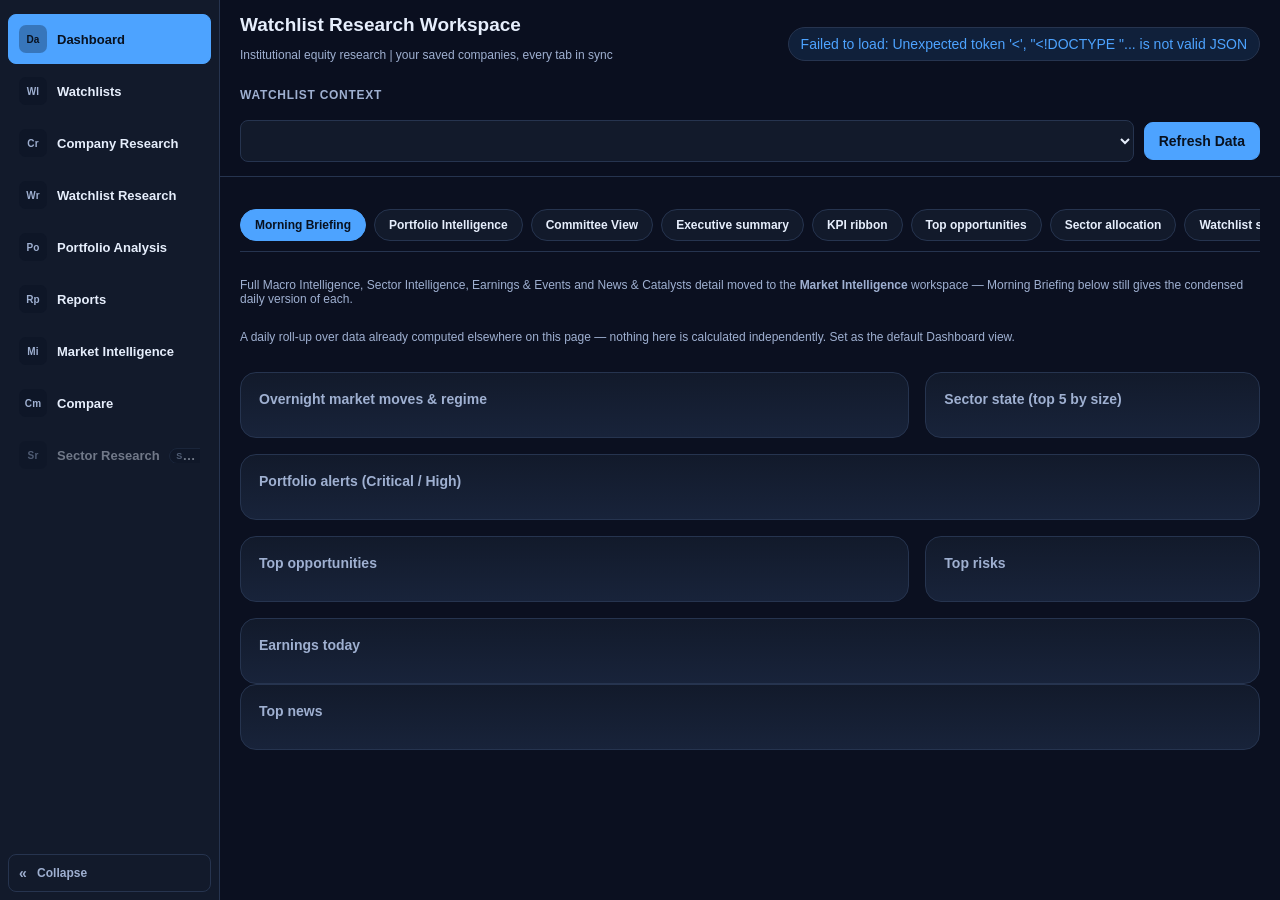
==== commit 5c38e7a8: "Another round of UX fixes for scrolling and content" ====
--- a/index.html
+++ b/index.html
@@ -471,18 +471,30 @@
 
         <div class="subsection" data-subtab="wr-valuation" role="tabpanel">
           <p class="small">Forward P/E and EV/EBITDA are left blank where this data source cannot verify them. Sector premium/discount and rankings are computed against this watchlist's own same-sector peers, not a market-wide sector.</p>
-          <div class="scroll-body">
-          <div class="scroll">
-            <table id="valuation-table" class="thead-sticky-2">
-              <thead><tr><th data-sort="company">Company</th><th data-sort="sector">Sector</th><th class="num" data-sort="cmp">CMP</th><th class="num" data-sort="pe">P/E</th><th class="num" data-sort="forwardPe">Forward P/E</th><th class="num" data-sort="pb">P/B</th><th class="num" data-sort="evEbitda">EV/EBITDA</th><th class="num" data-sort="peg">PEG</th><th class="num" data-sort="fairValue">Fair value</th><th class="num" data-sort="targetPrice">Target price</th><th class="num" data-sort="upside">Upside</th><th class="num" data-sort="marginOfSafety">Margin of safety</th><th title="Confidence in the Fair Value/Target Price heuristic itself: completeness of the P/E-P/B reversion inputs, watchlist peer sample size, and how far this stock's own multiple already sits from the peer average it's reverting to" data-sort="confidence">Confidence</th><th data-sort="sectorPremium">Sector premium/discount</th><th data-sort="earningsYield">Earnings yield</th><th data-sort="fcfYield">FCF yield</th><th title="Rank by ROCE (falling back to ROE) among same-sector watchlist peers" data-sort="sectorRank">Sector rank</th><th class="num" title="Blend of relative valuation, sector-normalized and multi-factor peer scores" data-sort="relativeAttractiveness">Relative attractiveness</th><th title="Strong (6+ same-sector peers) / Adequate (3-5) / Weak (1-2) / Unavailable (0) -- below 3, relative-valuation scores are withheld rather than shown as a misleading self-comparison" data-sort="peerCompleteness">Peer completeness</th></tr></thead>
-              <tbody></tbody>
-            </table>
-          </div>
-          <article class="card">
-            <h3>Sector valuation dispersion <span id="valuation-dispersion-info"></span></h3>
-            <p class="small">Spread of P/E across each sector's own watchlist peers — a tightly bunched sector vs. a widely scattered one.</p>
-            <div class="scroll" id="valuation-dispersion"></div>
-          </article>
+          <div class="subtab-root" id="wr-valuation-detail">
+            <nav class="subtabs subtabs-tertiary" data-section-label="Valuation" role="tablist" aria-label="Valuation sections">
+              <button type="button" role="tab" data-subtab="wr-valuation-table">Valuation</button>
+              <button type="button" role="tab" data-subtab="wr-valuation-dispersion">Sector Dispersion</button>
+            </nav>
+
+            <div class="subsection" data-subtab="wr-valuation-table" role="tabpanel">
+              <article class="card card-table-fill">
+                <div class="scroll">
+                  <table id="valuation-table" class="tech-table sticky-thead-native">
+                    <thead><tr><th data-sort="company">Company</th><th data-sort="sector">Sector</th><th class="num" data-sort="cmp">CMP</th><th class="num" data-sort="pe">P/E</th><th class="num" data-sort="forwardPe">Forward P/E</th><th class="num" data-sort="pb">P/B</th><th class="num" data-sort="evEbitda">EV/EBITDA</th><th class="num" data-sort="peg">PEG</th><th class="num" data-sort="fairValue">Fair value</th><th class="num" data-sort="targetPrice">Target price</th><th class="num" data-sort="upside">Upside</th><th class="num" data-sort="marginOfSafety">Margin of safety</th><th title="Confidence in the Fair Value/Target Price heuristic itself: completeness of the P/E-P/B reversion inputs, watchlist peer sample size, and how far this stock's own multiple already sits from the peer average it's reverting to" data-sort="confidence">Confidence</th><th data-sort="sectorPremium">Sector premium/discount</th><th data-sort="earningsYield">Earnings yield</th><th data-sort="fcfYield">FCF yield</th><th title="Rank by ROCE (falling back to ROE) among same-sector watchlist peers" data-sort="sectorRank">Sector rank</th><th class="num" title="Blend of relative valuation, sector-normalized and multi-factor peer scores" data-sort="relativeAttractiveness">Relative attractiveness</th><th title="Strong (6+ same-sector peers) / Adequate (3-5) / Weak (1-2) / Unavailable (0) -- below 3, relative-valuation scores are withheld rather than shown as a misleading self-comparison" data-sort="peerCompleteness">Peer completeness</th></tr></thead>
+                    <tbody></tbody>
+                  </table>
+                </div>
+              </article>
+            </div>
+
+            <div class="subsection" data-subtab="wr-valuation-dispersion" role="tabpanel">
+              <article class="card">
+                <h3>Sector valuation dispersion <span id="valuation-dispersion-info"></span></h3>
+                <p class="small">Spread of P/E across each sector's own watchlist peers — a tightly bunched sector vs. a widely scattered one.</p>
+                <div class="scroll" id="valuation-dispersion"></div>
+              </article>
+            </div>
           </div>
         </div>
 
@@ -723,26 +735,38 @@
     </div>
 
     <div class="subsection" data-subtab="attribution" role="tabpanel">
-      <div class="two-col">
-        <article class="card">
-          <h3>Sector contribution <span id="sector-contribution-info"></span></h3>
-          <div id="portfolio-sector-contribution"></div>
-        </article>
-        <article class="card">
-          <h3>Position risk contribution <span id="position-risk-info"></span></h3>
-          <p class="small">Marginal contribution to portfolio volatility (weight × volatility × correlation), normalized to % of total.</p>
-          <div id="portfolio-position-risk"></div>
-        </article>
-      </div>
-      <div class="two-col">
-        <article class="card">
-          <h3>Portfolio quality attribution</h3>
-          <div id="portfolio-quality-attribution"></div>
-        </article>
-        <article class="card">
-          <h3>Portfolio valuation attribution</h3>
-          <div id="portfolio-valuation-attribution"></div>
-        </article>
+      <div class="subtab-root" id="portfolio-attribution-detail">
+        <nav class="subtabs subtabs-secondary" data-section-label="Attribution" role="tablist" aria-label="Attribution sections">
+          <button type="button" role="tab" data-subtab="attr-contribution">Contribution</button>
+          <button type="button" role="tab" data-subtab="attr-score">Score Attribution</button>
+        </nav>
+
+        <div class="subsection" data-subtab="attr-contribution" role="tabpanel">
+          <div class="two-col">
+            <article class="card">
+              <h3>Sector contribution <span id="sector-contribution-info"></span></h3>
+              <div id="portfolio-sector-contribution"></div>
+            </article>
+            <article class="card">
+              <h3>Position risk contribution <span id="position-risk-info"></span></h3>
+              <p class="small">Marginal contribution to portfolio volatility (weight × volatility × correlation), normalized to % of total.</p>
+              <div id="portfolio-position-risk"></div>
+            </article>
+          </div>
+        </div>
+
+        <div class="subsection" data-subtab="attr-score" role="tabpanel">
+          <div class="two-col">
+            <article class="card">
+              <h3>Portfolio quality attribution</h3>
+              <div id="portfolio-quality-attribution"></div>
+            </article>
+            <article class="card">
+              <h3>Portfolio valuation attribution</h3>
+              <div id="portfolio-valuation-attribution"></div>
+            </article>
+          </div>
+        </div>
       </div>
     </div>
 
@@ -862,45 +886,68 @@
     <div class="subsection" data-subtab="sector-intelligence" role="tabpanel">
       <p class="small">Cross-watchlist: the only view in this app that reads every saved watchlist at once (cache-only, no new fetch) and groups your own companies by sector &mdash; see <span id="sector-intel-methodology-info"></span>. Coverage is limited to companies you've actually added somewhere; there is no market-wide sector database.</p>
       <div class="grid four" id="sector-intel-kpis"></div>
-      <div class="scroll-body">
-      <article class="card">
-        <h3>Sector rollups</h3>
-        <div class="scroll">
-          <table id="sector-intel-table" class="tech-table">
-            <thead><tr><th data-sort="sector">Sector</th><th class="num" data-sort="companies">Companies</th><th class="num" data-sort="composite">Composite</th><th class="num" data-sort="valuation">Valuation</th><th class="num" data-sort="technical">Technical</th><th class="num" data-sort="risk">Risk</th><th class="num" data-sort="relStrength">Rel. strength</th><th class="num" data-sort="epsCagr">EPS CAGR 5Y</th><th class="num" data-sort="regulatorySens">Regulatory sens.</th><th class="num" data-sort="commoditySens">Commodity sens.</th><th>Ratings</th></tr></thead>
-            <tbody></tbody>
-          </table>
-        </div>
-      </article>
-      <article class="card">
-        <h3>Priority sectors with no coverage</h3>
-        <p class="small">Named in the Phase 6 brief but matched by no company's sector label in any of your saved watchlists today (matched via the same keyword patterns as Company Research &rarr; Risks &rarr; Sector's lookup) &mdash; either genuinely absent, or present under a differently-worded sector label this app's classification doesn't distinguish (e.g. defence companies are labeled "Capital Goods," not "Defence" &mdash; a known limitation, see roadmap TD-1). Never fabricated.</p>
-        <div id="sector-intel-gaps" class="small"></div>
-      </article>
+      <div class="subtab-root" id="sector-intel-detail">
+        <nav class="subtabs subtabs-secondary" data-section-label="Sector Intelligence" role="tablist" aria-label="Sector Intelligence sections">
+          <button type="button" role="tab" data-subtab="sector-intel-rollups">Sector Rollups</button>
+          <button type="button" role="tab" data-subtab="sector-intel-coverage-gaps">Coverage Gaps</button>
+        </nav>
+
+        <div class="subsection" data-subtab="sector-intel-rollups" role="tabpanel">
+          <article class="card card-table-fill">
+            <h3>Sector rollups</h3>
+            <div class="scroll">
+              <table id="sector-intel-table" class="tech-table sticky-thead-native">
+                <thead><tr><th data-sort="sector">Sector</th><th class="num" data-sort="companies">Companies</th><th class="num" data-sort="composite">Composite</th><th class="num" data-sort="valuation">Valuation</th><th class="num" data-sort="technical">Technical</th><th class="num" data-sort="risk">Risk</th><th class="num" data-sort="relStrength">Rel. strength</th><th class="num" data-sort="epsCagr">EPS CAGR 5Y</th><th class="num" data-sort="regulatorySens">Regulatory sens.</th><th class="num" data-sort="commoditySens">Commodity sens.</th><th>Ratings</th></tr></thead>
+                <tbody></tbody>
+              </table>
+            </div>
+          </article>
+        </div>
+
+        <div class="subsection" data-subtab="sector-intel-coverage-gaps" role="tabpanel">
+          <article class="card">
+            <h3>Priority sectors with no coverage</h3>
+            <p class="small">Named in the Phase 6 brief but matched by no company's sector label in any of your saved watchlists today (matched via the same keyword patterns as Company Research &rarr; Risks &rarr; Sector's lookup) &mdash; either genuinely absent, or present under a differently-worded sector label this app's classification doesn't distinguish (e.g. defence companies are labeled "Capital Goods," not "Defence" &mdash; a known limitation, see roadmap TD-1). Never fabricated.</p>
+            <div id="sector-intel-gaps" class="small"></div>
+          </article>
+        </div>
       </div>
     </div>
 
     <div class="subsection" data-subtab="upcoming-earnings" role="tabpanel">
       <p class="small">Earnings &amp; Events &mdash; see <span id="earnings-methodology-info"></span>. Quarterly revenue/profit/margin deltas below are real, computed from Screener's own scraped quarterly results. Calendar-dependent fields (next earnings date, expected impact, historical reaction, guidance, estimate revisions) have no data source in this app and render an explicit status rather than an invented date.</p>
-      <div class="scroll-body">
-      <article class="card">
-        <h3>Earnings Intelligence</h3>
-        <div class="scroll">
-          <table id="earnings-intel-table" class="tech-table thead-sticky-1">
-            <thead><tr><th data-sort="company">Company</th><th data-sort="latestPeriod">Latest quarter</th><th class="num" data-sort="revenueQoq">Revenue QoQ</th><th class="num" data-sort="revenueYoy">Revenue YoY</th><th class="num" data-sort="profitQoq">Net profit QoQ</th><th class="num" data-sort="profitYoy">Net profit YoY</th><th class="num" data-sort="marginQoq">Op. margin QoQ</th><th class="num" data-sort="marginYoy">Op. margin YoY</th><th class="num" data-sort="deviation">Vs. trailing avg</th><th data-sort="calendarStatus">Next earnings date</th></tr></thead>
-            <tbody></tbody>
-          </table>
-        </div>
-      </article>
-      <article class="card">
-        <h3>Portfolio Event Calendar</h3>
-        <p class="small">Real, dated company news items only &mdash; sorted newest-first. Not a forward-looking earnings/dividend/buyback/regulatory calendar (no data source exists for those in this app).</p>
-        <div id="event-calendar-list" class="news-list"></div>
-      </article>
-
-      <div class="card disclaimer"><b>Data policy:</b> Values are retrieved at fetch time. A blank value means the source did not provide a comparable field. Verify prices, filings and corporate actions before making investment decisions.
-        <ul id="data-limitations"></ul>
-      </div>
+      <div class="subtab-root" id="earnings-events-detail">
+        <nav class="subtabs subtabs-secondary" data-section-label="Earnings &amp; Events" role="tablist" aria-label="Earnings and Events sections">
+          <button type="button" role="tab" data-subtab="earnings-intel">Earnings Intelligence</button>
+          <button type="button" role="tab" data-subtab="event-calendar">Event Calendar</button>
+          <button type="button" role="tab" data-subtab="earnings-data-policy">Data Policy</button>
+        </nav>
+
+        <div class="subsection" data-subtab="earnings-intel" role="tabpanel">
+          <article class="card card-table-fill">
+            <h3>Earnings Intelligence</h3>
+            <div class="scroll">
+              <table id="earnings-intel-table" class="tech-table sticky-thead-native">
+                <thead><tr><th data-sort="company">Company</th><th data-sort="latestPeriod">Latest quarter</th><th class="num" data-sort="revenueQoq">Revenue QoQ</th><th class="num" data-sort="revenueYoy">Revenue YoY</th><th class="num" data-sort="profitQoq">Net profit QoQ</th><th class="num" data-sort="profitYoy">Net profit YoY</th><th class="num" data-sort="marginQoq">Op. margin QoQ</th><th class="num" data-sort="marginYoy">Op. margin YoY</th><th class="num" data-sort="deviation">Vs. trailing avg</th><th data-sort="calendarStatus">Next earnings date</th></tr></thead>
+                <tbody></tbody>
+              </table>
+            </div>
+          </article>
+        </div>
+
+        <div class="subsection" data-subtab="event-calendar" role="tabpanel">
+          <article class="card">
+            <h3>Portfolio Event Calendar</h3>
+            <p class="small">Real, dated company news items only &mdash; sorted newest-first. Not a forward-looking earnings/dividend/buyback/regulatory calendar (no data source exists for those in this app).</p>
+            <div id="event-calendar-list" class="news-list"></div>
+          </article>
+        </div>
+
+        <div class="subsection" data-subtab="earnings-data-policy" role="tabpanel">
+          <div class="card disclaimer"><b>Data policy:</b> Values are retrieved at fetch time. A blank value means the source did not provide a comparable field. Verify prices, filings and corporate actions before making investment decisions.
+            <ul id="data-limitations"></ul>
+          </div>
+        </div>
       </div>
     </div>
 
--- a/styles.css
+++ b/styles.css
@@ -72,8 +72,14 @@
      the "mixed panel" case .scroll-body's own pass-through exclusion already
      protects against (see the comment above), so it's excluded here too via
      :not(:has(>.grid)) -- a general rule keyed to the same structural
-     signal (a KPI grid sibling), not a one-off selector for this one panel. */
-  .subsection:has(>.subtab-root),.subsection:has(>.card-table-fill):not(:has(>.grid)){overflow-y:visible}
+     signal (a KPI grid sibling), not a one-off selector for this one panel.
+     The same exclusion applies to .subtab-root for the identical reason
+     (Market Intelligence's Sector Intelligence: #sector-intel-kpis sits
+     beside a nested .subtab-root splitting Sector Rollups/Coverage Gaps) --
+     without it, a .subtab-root sharing a .subsection with a never-shrinking
+     KPI grid would reproduce the exact same squeeze-to-0/broken-sticky
+     hazard the .card-table-fill exclusion above already exists to prevent. */
+  .subsection:has(>.subtab-root):not(:has(>.grid)),.subsection:has(>.card-table-fill):not(:has(>.grid)){overflow-y:visible}
   /* These ARE meant to shrink-to-fit exactly (they're the pass-through/
      scroll-owning elements the rule above would otherwise wrongly pin to
      natural size) -- higher specificity than the generic rule above wins
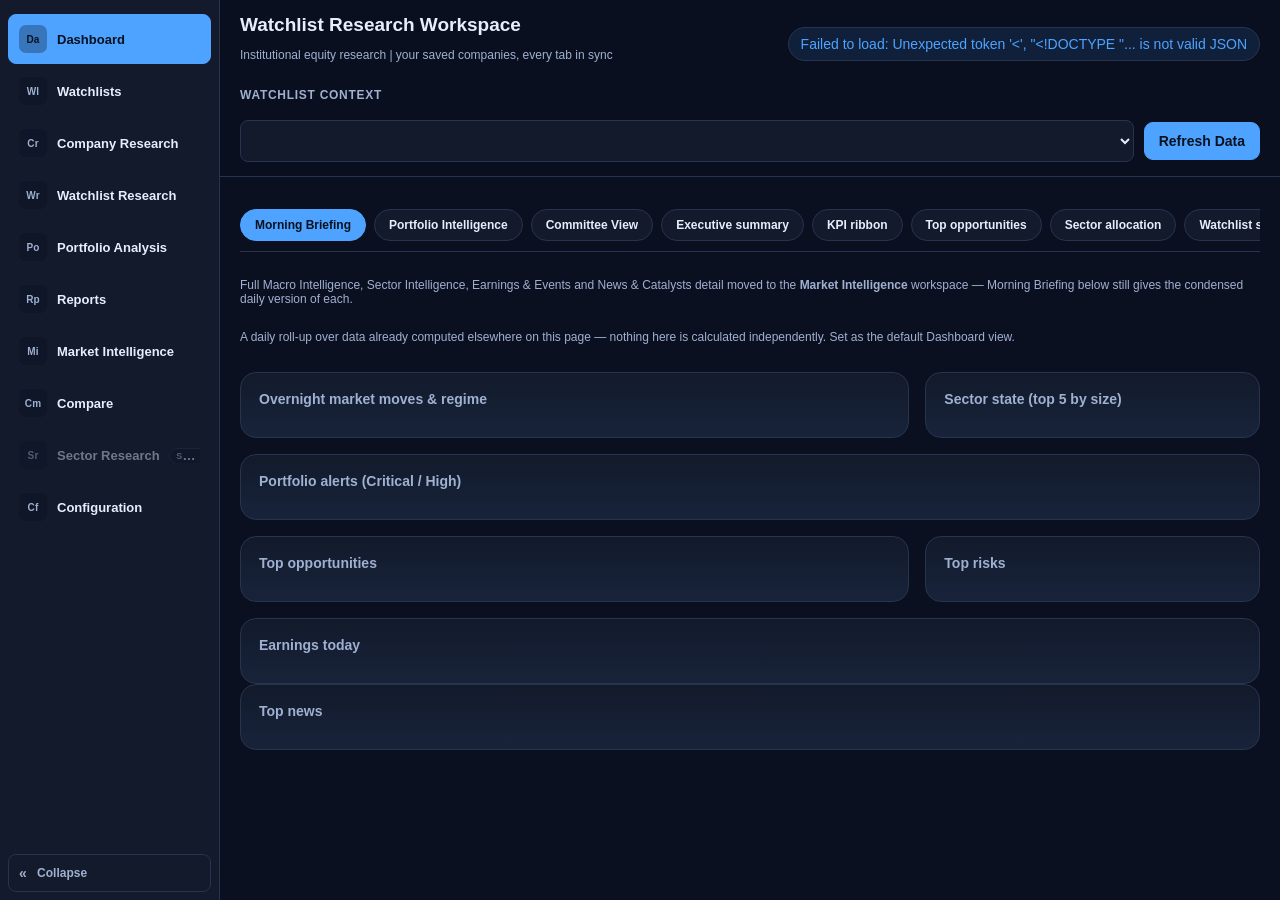
==== commit f09da708: "CPI now works without any login or token, but the public API only gives a limited set of records rat" ====
--- a/index.html
+++ b/index.html
@@ -21,6 +21,7 @@
       <button type="button" class="sidebar-item" data-tab="market-intelligence" title="Market Intelligence"><span class="sidebar-mono">Mi</span><span class="sidebar-label">Market Intelligence</span></button>
       <button type="button" class="sidebar-item" data-tab="compare" title="Compare"><span class="sidebar-mono">Cm</span><span class="sidebar-label">Compare</span></button>
       <button type="button" class="sidebar-item sidebar-item-disabled" disabled title="Sector Research — deferred until a market-wide security universe and classification source exists (see docs/governance/roadmap.md TD-10/03.8). Not implemented."><span class="sidebar-mono">Sr</span><span class="sidebar-label">Sector Research <span class="sidebar-soon">Soon</span></span></button>
+      <button type="button" class="sidebar-item" data-tab="configuration" title="Configuration — manage external data-provider integrations"><span class="sidebar-mono">Cf</span><span class="sidebar-label">Configuration</span></button>
     </div>
     <button type="button" id="sidebar-collapse-toggle" class="sidebar-collapse-toggle" aria-label="Collapse sidebar" aria-pressed="false">
       <span class="sidebar-mono">&laquo;</span><span class="sidebar-label">Collapse</span>
@@ -841,7 +842,9 @@
     <h2 class="workspace-title">Market Intelligence</h2>
     <p class="small"><b>Indian Equity Market</b> — macro, sector, earnings and news context, independent of any single company or watchlist selection.</p>
     <nav class="subtabs" role="tablist" aria-label="Market Intelligence sections">
-      <button type="button" role="tab" data-subtab="macro-intelligence">Macro Intelligence</button>
+      <button type="button" role="tab" data-subtab="macro-intelligence">Market Intelligence</button>
+      <button type="button" role="tab" data-subtab="macro-india">India Macro</button>
+      <button type="button" role="tab" data-subtab="macro-us">US Macro</button>
       <button type="button" role="tab" data-subtab="sector-intelligence">Sector Intelligence</button>
       <button type="button" role="tab" data-subtab="upcoming-earnings">Earnings &amp; Events</button>
       <button type="button" role="tab" data-subtab="news-catalysts">News &amp; Catalysts</button>
@@ -849,7 +852,7 @@
     <p class="small">External market/event context layered over the existing research platform &mdash; every figure below is either a real fetched indicator or a disclosed rule-based read over already-computed analytics, never a new calculation engine.</p>
 
     <div class="subsection" data-subtab="macro-intelligence" role="tabpanel">
-      <p class="small">Watchlist-independent: macro indicators are fetched from Yahoo Finance's public chart feed on their own schedule, not tied to any watchlist's refresh. Indicators with no free public data source render an explicit "Future Integration" status rather than an estimate &mdash; see <span id="macro-methodology-info"></span>.</p>
+      <p class="small">Market-wide regime read and macro data-feed health &mdash; independent of any single indicator. See India Macro / US Macro for the underlying indicator values.</p>
       <article class="card">
         <div class="section-head">
           <h3>Market regime</h3>
@@ -858,14 +861,33 @@
       </article>
       <article class="card">
         <h3>Data Quality</h3>
-        <div class="grid four" id="macro-data-quality"></div>
-      </article>
-      <div class="scroll-body">
-      <article class="card">
-        <h3>Macro indicators</h3>
+        <div class="grid five" id="macro-data-quality"></div>
+      </article>
+    </div>
+
+    <div class="subsection" data-subtab="macro-india" role="tabpanel">
+      <p class="small">Watchlist-independent: macro indicators are fetched from Yahoo Finance's public chart/quote feed on their own schedule, not tied to any watchlist's refresh. Indicators with no free public data source render an explicit "Future Integration" status rather than an estimate &mdash; see <span id="macro-methodology-info-india"></span>. Trend/moving-average columns reuse the same real trailing daily-close history and calculation this app already uses for every equity &mdash; see <span id="macro-trend-methodology-info-india"></span>. CPI Inflation is a public, unauthenticated MoSPI reading (no daily change/DMA &mdash; a monthly index, not a priced instrument) &mdash; see <span id="macro-cpi-methodology-info"></span>.</p>
+      <article class="card">
+        <h3>India macro indicators</h3>
         <div class="scroll">
-          <table id="macro-indicators-table" class="tech-table">
-            <thead><tr><th>Indicator</th><th>Category</th><th class="num">Value</th><th class="num">Change</th><th class="num">1Y change</th><th>Direction</th><th>Status</th><th>As of</th></tr></thead>
+          <table id="macro-indicators-table-india" class="tech-table macro-unified-table">
+            <thead>
+              <tr class="table-group-row"><th colspan="3">Indicator Details</th><th colspan="5">Performance</th><th colspan="6" title="Uptrend: price &gt; 50 DMA &gt; 200 DMA. Downtrend: price &lt; 50 DMA &lt; 200 DMA. Otherwise Sideways/Mixed. Blank where a period doesn't yet have enough trading days.">Trend Parameters (Moving Averages)</th></tr>
+              <tr><th>Indicator</th><th>Category</th><th class="num">Value</th><th class="num">Change</th><th class="num">1Y change</th><th>Direction</th><th>Status</th><th>As of</th><th>Trend</th><th class="num">20 DMA</th><th class="num">50 DMA</th><th class="num">100 DMA</th><th class="num">200 DMA</th><th title="How many of the 4 DMAs price currently sits above">DMA Alignment</th></tr>
+            </thead>
+            <tbody></tbody>
+          </table>
+        </div>
+      </article>
+      <article class="card">
+        <div class="section-head">
+          <h3>Economic indicators (credential-gated) <span id="macro-configgated-info"></span></h3>
+          <a href="#" id="macro-configgated-jump">Manage in Configuration &rarr;</a>
+        </div>
+        <p class="small">CPI Inflation is now a public, unauthenticated indicator &mdash; see the India macro indicators table above (Category: Inflation). Index of Industrial Production (IIP) has a real, working provider (MoSPI's official eSankhyiki API) that still needs your own credential to start returning data &mdash; a period-over-period economic reading, not a priced instrument, so no daily change/DMA columns apply here. See <a href="https://www.mospi.gov.in/" target="_blank" rel="noopener">MoSPI</a>.</p>
+        <div class="scroll">
+          <table id="macro-configgated-table" class="tech-table">
+            <thead><tr><th>Indicator</th><th>Category</th><th class="num">Value</th><th>Period</th><th>Status</th><th>As of</th><th>Action</th></tr></thead>
             <tbody></tbody>
           </table>
         </div>
@@ -880,7 +902,22 @@
           </table>
         </div>
       </article>
-      </div>
+    </div>
+
+    <div class="subsection" data-subtab="macro-us" role="tabpanel">
+      <p class="small">US-benchmarked and globally-priced indicators (USD-denominated rates/commodities that move Indian equities via import costs, capital flows and rate differentials) &mdash; see <span id="macro-methodology-info-us"></span>. Trend/moving-average columns reuse the same real trailing daily-close history and calculation this app already uses for every equity &mdash; see <span id="macro-trend-methodology-info-us"></span>.</p>
+      <article class="card">
+        <h3>US macro indicators</h3>
+        <div class="scroll">
+          <table id="macro-indicators-table-us" class="tech-table macro-unified-table">
+            <thead>
+              <tr class="table-group-row"><th colspan="3">Indicator Details</th><th colspan="5">Performance</th><th colspan="6" title="Uptrend: price &gt; 50 DMA &gt; 200 DMA. Downtrend: price &lt; 50 DMA &lt; 200 DMA. Otherwise Sideways/Mixed. Blank where a period doesn't yet have enough trading days.">Trend Parameters (Moving Averages)</th></tr>
+              <tr><th>Indicator</th><th>Category</th><th class="num">Value</th><th class="num">Change</th><th class="num">1Y change</th><th>Direction</th><th>Status</th><th>As of</th><th>Trend</th><th class="num">20 DMA</th><th class="num">50 DMA</th><th class="num">100 DMA</th><th class="num">200 DMA</th><th title="How many of the 4 DMAs price currently sits above">DMA Alignment</th></tr>
+            </thead>
+            <tbody></tbody>
+          </table>
+        </div>
+      </article>
     </div>
 
     <div class="subsection" data-subtab="sector-intelligence" role="tabpanel">
@@ -978,6 +1015,21 @@
     <div class="subsection" data-subtab="compare-technical" role="tabpanel" id="compare-technical"></div>
     <div class="subsection" data-subtab="compare-risk" role="tabpanel" id="compare-risk"></div>
   </section>
+
+  <section class="tab" id="configuration">
+    <div class="title">
+      <div>
+        <h1>Configuration</h1>
+        <p class="small">External data-provider integrations this app uses beyond its default, free, unauthenticated sources. Everything here is local to this machine: credentials are never committed to Git, never logged, and never displayed in full once saved.</p>
+      </div>
+    </div>
+    <article class="card">
+      <div class="section-head">
+        <h3>Integrations</h3>
+      </div>
+      <div id="integrations-list"><p class="small">Loading&hellip;</p></div>
+    </article>
+  </section>
 </main>
   </div>
 </div>
--- a/styles.css
+++ b/styles.css
@@ -34,16 +34,15 @@
      the 3 no-sub-nav tabs already use for their whole body) placed after the
      fixed KPI/context elements. See index.html's wr-overview/wr-risk-overview/
      portfolio overview/exposure-matrix/health-rebalancing, Dashboard's
-     portfolio-intelligence/committee-view, Market Intelligence's macro/
+     portfolio-intelligence/committee-view, Market Intelligence's
      sector-intelligence, and the Watchlists tab's Portfolio summary card for
      the pattern in use. */
   /* Unlike the .subtab-root/.card-table-fill cases below, .subsection:has(>
      .scroll-body) is deliberately left OFF this pass-through list -- the
      .subsection here keeps its own default overflow-y:auto. Confirmed live:
      when the fixed siblings before .scroll-body (a KPI grid, or a two-col
-     pair of cards, e.g. Portfolio Analysis's Health & Rebalancing, or Market
-     Intelligence's Market regime + Data Quality cards) are, combined, taller
-     than the subsection's own flex-allocated box -- which can happen at a
+     pair of cards, e.g. Portfolio Analysis's Health & Rebalancing) are,
+     combined, taller than the subsection's own flex-allocated box -- which can happen at a
      shorter desktop viewport height even when every individual card is a
      reasonable size -- .scroll-body (flex-shrink:1, min-height:0) correctly
      shrinks to its floor before anything else gives, but the fixed siblings
@@ -151,12 +150,14 @@
    nested scrollbars" the layout contract allows (same class of exception as
    a wide table). */
 #health-history{max-height:220px;overflow-y:auto}
-/* Market Intelligence -> Macro Intelligence -> Market regime card: its notes
-   list length is data-driven (0-5 sentences off live VIX/benchmark-trend/
-   yield/currency/crude conditions, data/decision/marketRegime.mjs) -- fine at
-   a normal viewport height but confirmed live to push #main into the same
-   leak-scroll failure mode as the health-history case above at a shorter
-   (~900px) desktop viewport height. Same fix, same reasoning. */
+/* Market Intelligence workspace -> its own "Market Intelligence" sub-tab ->
+   Market regime card: its notes list length is data-driven (0-5 sentences off
+   live VIX/benchmark-trend/yield/currency/crude conditions,
+   data/decision/marketRegime.mjs). Bounded defensively even though this card
+   now sits in a plain leaf .subsection (its own default overflow-y:auto
+   contains it) since the 2026-09-07 peer-tab split -- kept as a belt-and-
+   braces cap on an unbounded, data-driven list length, same reasoning as the
+   health-history case above. */
 #macro-regime ul{max-height:160px;overflow-y:auto}
 .news-item{align-items:flex-start}.news-meta{display:flex;flex-direction:column;align-items:flex-end;gap:4px}
 @media(max-width:540px){.toolbar{flex-wrap:wrap}.toolbar select{flex-basis:100%}}
@@ -399,3 +400,18 @@
 .floating-thead{position:fixed;overflow:hidden;z-index:5;display:none;box-shadow:0 3px 8px rgba(0,0,0,.4)}
 .floating-thead.visible{display:block}
 .floating-thead table{margin:0}
+/* Macro Intelligence unified table (2026-09-08): the India/US Macro indicator
+   + trend-parameter tables were merged into one table per tab, so a plain
+   2-row <thead> (a colspan group row above the real column-header row) shows
+   the Indicator Details/Performance/Trend Parameters grouping the merge
+   brief asked for -- no new table-rendering mechanism, just semantic markup.
+   Column positions are fixed (14 columns: 3 Indicator Details + 5 Performance
+   + 6 Trend Parameters), so the group-boundary divider is a plain nth-child
+   rule against the real header/body rows -- zero JS, zero per-row markup
+   change needed in script.js's existing row-builder. These tables stay
+   un-sticky (no .sticky-thead-native/.floating-thead) matching this app's
+   own prior, still-valid exemption for macro's short (<=7 row) tables. */
+.table-group-row th{text-align:center;font-size:10px;letter-spacing:.04em;text-transform:uppercase;color:var(--muted);background:var(--panel2);padding:6px 9px}
+.table-group-row th:nth-child(2),.table-group-row th:nth-child(3){border-left:2px solid var(--border)}
+.macro-unified-table th:nth-child(4),.macro-unified-table td:nth-child(4),
+.macro-unified-table th:nth-child(9),.macro-unified-table td:nth-child(9){border-left:2px solid var(--border)}
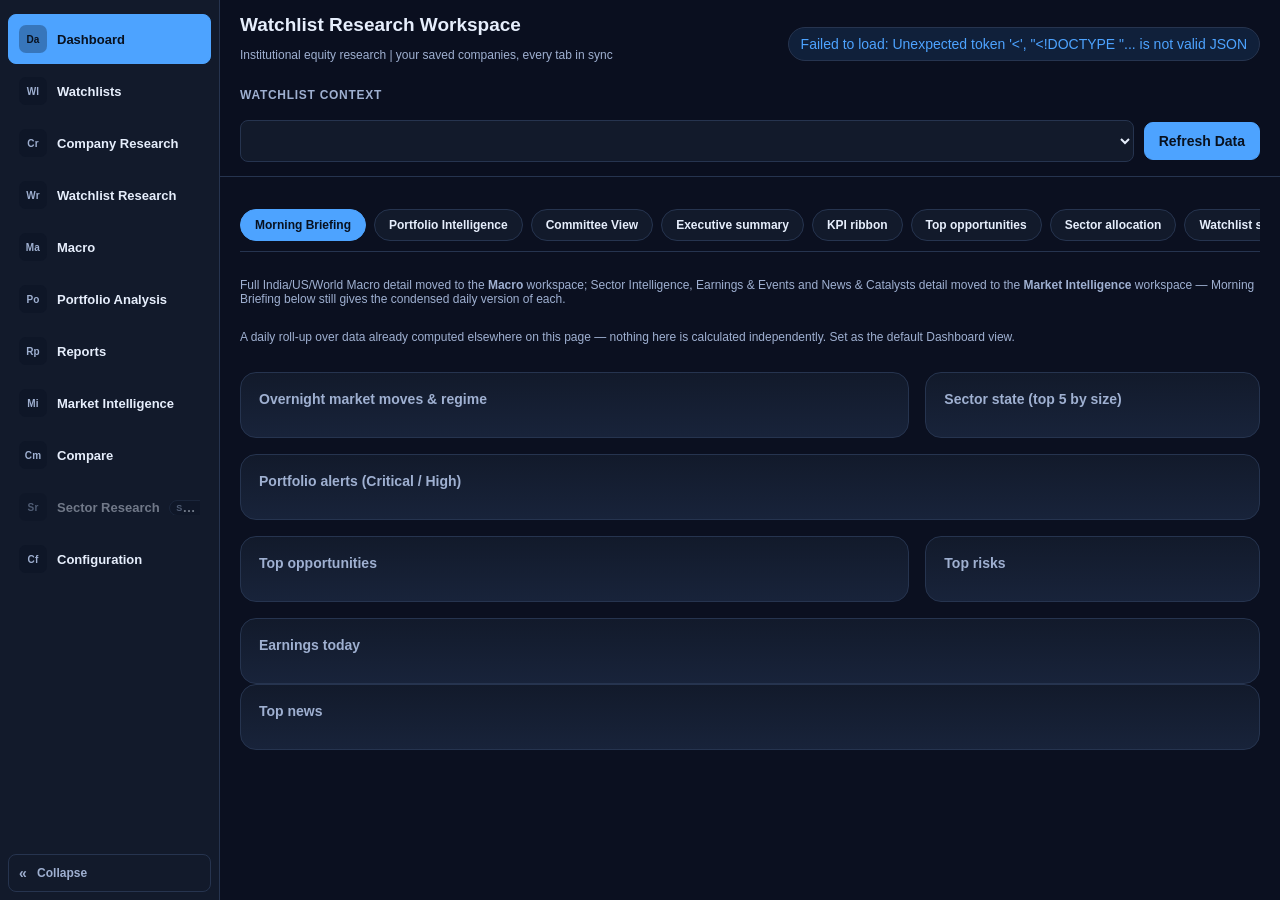
==== commit 4ec4fc7d: "Working with UI adjustments" ====
--- a/index.html
+++ b/index.html
@@ -16,6 +16,7 @@
       <button type="button" class="sidebar-item" data-tab="watchlists" title="Watchlists"><span class="sidebar-mono">Wl</span><span class="sidebar-label">Watchlists</span></button>
       <button type="button" class="sidebar-item" data-tab="company-research" title="Company Research — one company at a time"><span class="sidebar-mono">Cr</span><span class="sidebar-label">Company Research</span></button>
       <button type="button" class="sidebar-item" data-tab="watchlist-research" title="Watchlist Research — compare every company in the active watchlist"><span class="sidebar-mono">Wr</span><span class="sidebar-label">Watchlist Research</span></button>
+      <button type="button" class="sidebar-item" data-tab="macro" title="Macro — India, US and World market &amp; economic context"><span class="sidebar-mono">Ma</span><span class="sidebar-label">Macro</span></button>
       <button type="button" class="sidebar-item" data-tab="portfolio" title="Portfolio Analysis"><span class="sidebar-mono">Po</span><span class="sidebar-label">Portfolio Analysis</span></button>
       <button type="button" class="sidebar-item" data-tab="reports" title="Reports"><span class="sidebar-mono">Rp</span><span class="sidebar-label">Reports</span></button>
       <button type="button" class="sidebar-item" data-tab="market-intelligence" title="Market Intelligence"><span class="sidebar-mono">Mi</span><span class="sidebar-label">Market Intelligence</span></button>
@@ -77,6 +78,12 @@
 
     <div id="wl-limits-banner" class="notice amber" hidden>Recommended portfolio size is 20 companies. Larger portfolios may reduce analytical focus and refresh performance.</div>
 
+    <nav class="subtabs" role="tablist" aria-label="Watchlists sections">
+      <button type="button" role="tab" data-subtab="wl-all">All companies</button>
+      <button type="button" role="tab" data-subtab="wl-custom">Custom</button>
+    </nav>
+
+    <div class="subsection" data-subtab="wl-all" role="tabpanel">
     <article class="card">
       <h3>Portfolio summary</h3>
       <div class="grid four" id="wl-summary"></div>
@@ -113,6 +120,7 @@
           <input id="wl-search" placeholder="Search company or ticker" aria-label="Search companies">
           <select id="wl-filter-sector" aria-label="Filter by sector"><option value="">All sectors</option></select>
           <select id="wl-filter-recommendation" aria-label="Filter by recommendation"><option value="">All recommendations</option></select>
+          <button type="button" id="wl-table-reset-columns" class="icon-btn" title="Restore the default column order and widths for this table">Reset columns</button>
         </div>
       </div>
       <div class="pill-row" id="wl-intel-filters">
@@ -136,30 +144,67 @@
           <thead>
             <tr>
               <th><input type="checkbox" id="wl-select-all" aria-label="Select all companies"></th>
-              <th data-sort="name">Company</th>
-              <th data-sort="sector">Sector</th>
-              <th class="num" data-sort="price">CMP (Rs.)</th>
-              <th class="num" data-sort="pe">P/E</th>
-              <th data-sort="signal">Recommendation</th>
-              <th data-sort="confidence">Confidence</th>
-              <th class="num" data-sort="weight">Weight %</th>
-              <th class="num" data-sort="marketCap">Market Cap</th>
-              <th class="num" data-sort="roe">ROE</th>
-              <th class="num" data-sort="roce">ROCE</th>
-              <th class="num" data-sort="growth">Growth</th>
-              <th class="num" data-sort="risk">Risk</th>
-              <th data-sort="updated">Last Updated</th>
-              <th class="num" data-sort="actionScore">Action Score</th>
-              <th data-sort="action">Action</th>
-              <th class="num" data-sort="fvGap">Fair Value Gap</th>
-              <th data-sort="riskTrend">Risk Trend</th>
-              <th data-sort="techTrend">Technical Trend</th>
-              <th class="num" data-sort="alertCount">Alerts</th>
-              <th data-sort="lastChange">Last Change</th>
+              <th data-sort="name">Company<span class="col-resize-handle"></span></th>
+              <th data-sort="sector">Sector<span class="col-resize-handle"></span></th>
+              <th class="num" data-sort="price">CMP (Rs.)<span class="col-resize-handle"></span></th>
+              <th class="num" data-sort="pe">P/E<span class="col-resize-handle"></span></th>
+              <th class="col-derived" data-sort="signal">Recommendation<span class="col-resize-handle"></span></th>
+              <th class="col-derived" data-sort="confidence">Confidence<span class="col-resize-handle"></span></th>
+              <th class="num" data-sort="weight">Weight %<span class="col-resize-handle"></span></th>
+              <th class="num" data-sort="marketCap">Market Cap<span class="col-resize-handle"></span></th>
+              <th class="num" data-sort="roe">ROE<span class="col-resize-handle"></span></th>
+              <th class="num" data-sort="roce">ROCE<span class="col-resize-handle"></span></th>
+              <th class="num col-derived" data-sort="growth">Growth<span class="col-resize-handle"></span></th>
+              <th class="num col-derived" data-sort="risk">Risk<span class="col-resize-handle"></span></th>
+              <th data-sort="updated">Last Updated<span class="col-resize-handle"></span></th>
+              <th class="num col-derived" data-sort="actionScore">Action Score<span class="col-resize-handle"></span></th>
+              <th class="col-derived" data-sort="action">Action<span class="col-resize-handle"></span></th>
+              <th class="num col-derived" data-sort="fvGap">Fair Value Gap<span class="col-resize-handle"></span></th>
+              <th class="col-derived" data-sort="riskTrend">Risk Trend<span class="col-resize-handle"></span></th>
+              <th class="col-derived" data-sort="techTrend">Technical Trend<span class="col-resize-handle"></span></th>
+              <th class="num col-derived" data-sort="alertCount">Alerts<span class="col-resize-handle"></span></th>
+              <th class="col-derived" data-sort="lastChange">Last Change<span class="col-resize-handle"></span></th>
               <th>Notes</th>
               <th>Actions</th>
             </tr>
           </thead>
+          <tbody></tbody>
+        </table>
+      </div>
+    </article>
+    </div>
+    </div>
+
+    <div class="subsection" data-subtab="wl-custom" role="tabpanel">
+    <article class="card card-table-fill">
+      <div class="columns-toolbar">
+        <h3>Custom watchlist view</h3>
+        <div class="columns-toolbar-controls">
+          <div class="columns-menu">
+            <button type="button" id="wl-custom-columns-btn" class="icon-btn columns-btn" aria-haspopup="true" aria-expanded="false">Columns <span id="wl-custom-columns-count"></span></button>
+            <div id="wl-custom-columns-popover" class="columns-popover" hidden>
+              <div class="columns-popover-head">
+                <span>Columns</span>
+                <span id="wl-custom-columns-count-popover" class="small"></span>
+              </div>
+              <p class="small columns-locked-note">Company, Sector, CMP and P/E are always shown.</p>
+              <input type="search" id="wl-custom-columns-search" class="columns-search" placeholder="Search columns..." aria-label="Search columns" autocomplete="off">
+              <div id="wl-custom-field-selector" class="columns-list"></div>
+              <div class="columns-popover-actions">
+                <button type="button" id="wl-custom-select-all" class="icon-btn">Select all</button>
+                <button type="button" id="wl-custom-clear-all" class="icon-btn">Clear all</button>
+              </div>
+            </div>
+          </div>
+          <button type="button" id="wl-custom-reset-columns" class="icon-btn" title="Restore the default visible columns, order and widths for this table">Reset layout</button>
+          <span class="info-icon" tabindex="0">&#9432;<span class="info-popover">Select columns to display. Drag table headers to reorder (or focus a header and press Alt+&larr;/&rarr;). Drag column edges to resize. Click a header to sort. Same companies, search, filters and monitoring pills as the All companies tab.</span></span>
+        </div>
+        <span id="wl-custom-columns-total" class="small"></span>
+      </div>
+      <p class="small">EBITDA margin and Operating margin show the same reported figure — Screener.in doesn't expose a separate line to distinguish them (see Watchlist Research → Fundamentals → Profitability for the same disclosed limitation).</p>
+      <div class="scroll">
+        <table id="wl-custom-table" class="tech-table sticky-thead-native">
+          <thead></thead>
           <tbody></tbody>
         </table>
       </div>
@@ -179,7 +224,7 @@
       <button type="button" role="tab" data-subtab="watchlist-snapshot">Watchlist snapshot</button>
       <button type="button" role="tab" data-subtab="key-risks">Key risks</button>
     </nav>
-    <p class="small">Full Macro Intelligence, Sector Intelligence, Earnings &amp; Events and News &amp; Catalysts detail moved to the <b>Market Intelligence</b> workspace &mdash; Morning Briefing below still gives the condensed daily version of each.</p>
+    <p class="small">Full India/US/World Macro detail moved to the <b>Macro</b> workspace; Sector Intelligence, Earnings &amp; Events and News &amp; Catalysts detail moved to the <b>Market Intelligence</b> workspace &mdash; Morning Briefing below still gives the condensed daily version of each.</p>
 
     <div class="subsection" data-subtab="morning-briefing" role="tabpanel">
       <p class="small">A daily roll-up over data already computed elsewhere on this page &mdash; nothing here is calculated independently. Set as the default Dashboard view.</p>
@@ -248,10 +293,11 @@
             <option value="quality">Sort: Quality</option>
             <option value="technical">Sort: Technical strength</option>
           </select>
+          <button type="button" id="opportunities-table-reset-columns" class="icon-btn" title="Restore the default column order and widths for this table">Reset columns</button>
         </div>
         <div class="scroll">
           <table id="opportunities-table">
-            <thead><tr><th>Company</th><th>Sector</th><th>CMP</th><th>Recommendation</th><th>Upside %</th><th>Confidence</th><th>Primary driver</th></tr></thead>
+            <thead><tr><th data-sort="company">Company<span class="col-resize-handle"></span></th><th data-sort="sector">Sector<span class="col-resize-handle"></span></th><th class="num" data-sort="cmp">CMP<span class="col-resize-handle"></span></th><th class="col-derived" data-sort="recommendation">Recommendation<span class="col-resize-handle"></span></th><th class="num col-derived" data-sort="upside">Upside %<span class="col-resize-handle"></span></th><th class="col-derived" data-sort="confidence">Confidence<span class="col-resize-handle"></span></th><th class="col-derived" data-sort="driver">Primary driver<span class="col-resize-handle"></span></th></tr></thead>
             <tbody></tbody>
           </table>
         </div>
@@ -285,10 +331,10 @@
       <div class="grid four" id="pi-kpis"></div>
       <div class="scroll-body">
       <article class="card">
-        <h3>Action Required</h3>
+        <h3>Action Required <button type="button" id="pi-action-table-reset-columns" class="icon-btn" title="Restore the default column order and widths for this table">Reset columns</button></h3>
         <div class="scroll">
           <table id="pi-action-table" class="tech-table thead-sticky-1">
-            <thead><tr><th data-sort="company">Company</th><th data-sort="sector">Sector</th><th data-sort="action">Action</th><th class="num" data-sort="actionScore">Action Score</th><th data-sort="confidence">Confidence</th><th data-sort="driver">Primary driver</th><th class="num" data-sort="fvGap">Fair value gap</th><th data-sort="riskTrend">Risk trend</th></tr></thead>
+            <thead><tr><th data-sort="company">Company<span class="col-resize-handle"></span></th><th data-sort="sector">Sector<span class="col-resize-handle"></span></th><th class="col-derived" data-sort="action">Action<span class="col-resize-handle"></span></th><th class="num col-derived" data-sort="actionScore">Action Score<span class="col-resize-handle"></span></th><th class="col-derived" data-sort="confidence">Confidence<span class="col-resize-handle"></span></th><th class="col-derived" data-sort="driver">Primary driver<span class="col-resize-handle"></span></th><th class="num col-derived" data-sort="fvGap">Fair value gap<span class="col-resize-handle"></span></th><th class="col-derived" data-sort="riskTrend">Risk trend<span class="col-resize-handle"></span></th></tr></thead>
             <tbody></tbody>
           </table>
         </div>
@@ -442,20 +488,23 @@
       <article class="card card-table-fill">
         <div class="section-head">
           <h3>Screening matrix</h3>
-          <select id="wr-ranking-sort" aria-label="Rank by">
-            <option value="recommendation">Rank by: Overall (recommendation)</option>
-            <option value="upside">Rank by: Upside</option>
-            <option value="conviction">Rank by: Confidence</option>
-            <option value="valuation">Rank by: Valuation</option>
-            <option value="growth">Rank by: Growth</option>
-            <option value="quality">Rank by: Quality</option>
-            <option value="technical">Rank by: Technical strength</option>
-          </select>
-        </div>
-        <p class="small">Headline recommendation, valuation, technical and risk read per company &mdash; every figure below is already computed elsewhere on this page; nothing here is a new calculation. Reorder with <b>Rank by</b>, off the same unified recommendation engine every other table on this page reads. For roster management (add/remove/rename/reorder/weights) and the full monitoring table with every filter, use <b>Watchlists</b>.</p>
+          <div style="display:flex;gap:10px;align-items:center">
+            <select id="wr-ranking-sort" aria-label="Rank by">
+              <option value="recommendation">Rank by: Overall (recommendation)</option>
+              <option value="upside">Rank by: Upside</option>
+              <option value="conviction">Rank by: Confidence</option>
+              <option value="valuation">Rank by: Valuation</option>
+              <option value="growth">Rank by: Growth</option>
+              <option value="quality">Rank by: Quality</option>
+              <option value="technical">Rank by: Technical strength</option>
+            </select>
+            <button type="button" id="wr-overview-reset-columns" class="icon-btn" title="Restore the default column order and widths for this table">Reset columns</button>
+          </div>
+        </div>
+        <p class="small">Headline recommendation, valuation, technical and risk read per company &mdash; every figure below is already computed elsewhere on this page; nothing here is a new calculation. Reorder with <b>Rank by</b>, off the same unified recommendation engine every other table on this page reads. For roster management (add/remove/rename/reorder/weights) and the full monitoring table with every filter, use <b>Watchlists</b>. Columns with a &#9670; header are derived/calculated, not fetched directly &mdash; drag a header to rearrange columns (or focus it and press Alt+&larr;/&rarr;), drag its right edge to resize, click to sort, and use <b>Reset columns</b> to restore the default layout; all three persist in this browser.</p>
         <div class="scroll">
           <table id="wr-overview-table" class="tech-table sticky-thead-native">
-            <thead><tr><th data-sort="company">Company</th><th data-sort="sector">Sector</th><th class="num" data-sort="cmp">CMP</th><th class="num" data-sort="pe">P/E</th><th class="num" data-sort="change">Change</th><th data-sort="recommendation">Recommendation</th><th title="The recommendation bucket furthest from neutral -- the main driver behind the rating" data-sort="driver">Primary driver</th><th data-sort="confidence">Confidence</th><th class="num" data-sort="composite">Composite score</th><th class="num" title="Upside to the in-house Target Price" data-sort="upside">Upside %</th><th title="Rule-based label combining ADX trend strength, multi-timeframe alignment and volatility" data-sort="regime">Regime</th><th class="num" title="0-100, higher = higher risk" data-sort="riskScore">Risk score</th><th title="Portfolio Action Score band, from data/decision/actionScore.mjs -- blends Recommendation with portfolio fit (weight drift, sector concentration, correlation), so it can differ from Recommendation" data-sort="action">Action</th><th class="num" title="Weighted average of business/financial-strength/profitability/growth/cash-flow/balance-sheet/management/industry-position factors -- measures the underlying business, independent of price" data-sort="companyQuality">Company Quality</th><th class="num" title="Weighted average of valuation/risk-profile/technical-trend/momentum-volume factors -- measures whether today's price/setup is attractive, independent of business quality" data-sort="stockAttractiveness">Stock Attractiveness</th><th title="Quality+Valuation+Risk buckets only, no Technical -- so a weak chart can never masquerade as a business-quality read" data-sort="fundamentalView">Fundamental View</th><th title="The Technical bucket plus the technical regime label" data-sort="marketView">Market View</th><th class="num" title="Institutional 6-factor framework (Value/Quality/Growth/Momentum/Risk/Size), sector-relative percentile blend. A distinct signal from Recommendation -- never overrides it" data-sort="factorScore">Factor score</th></tr></thead>
+            <thead><tr><th data-sort="company" style="width:200px">Company<span class="col-resize-handle"></span></th><th data-sort="sector" style="width:130px">Sector<span class="col-resize-handle"></span></th><th class="num" data-sort="cmp" style="width:90px">CMP<span class="col-resize-handle"></span></th><th class="num" data-sort="pe" style="width:70px">P/E<span class="col-resize-handle"></span></th><th class="num" data-sort="change" style="width:90px">Change<span class="col-resize-handle"></span></th><th class="col-derived" title="Derived: calculated by the app, not fetched directly." data-sort="recommendation" style="width:140px">Recommendation<span class="col-resize-handle"></span></th><th class="col-derived" title="The recommendation bucket furthest from neutral -- the main driver behind the rating. Derived: calculated by the app." data-sort="driver" style="width:170px">Primary driver<span class="col-resize-handle"></span></th><th class="col-derived" title="Derived: calculated by the app, not fetched directly." data-sort="confidence" style="width:110px">Confidence<span class="col-resize-handle"></span></th><th class="num col-derived" title="Derived: calculated by the app, not fetched directly." data-sort="composite" style="width:120px">Composite score<span class="col-resize-handle"></span></th><th class="num col-derived" title="Upside to the in-house Target Price. Derived: calculated by the app." data-sort="upside" style="width:100px">Upside %<span class="col-resize-handle"></span></th><th class="col-derived" title="Rule-based label combining ADX trend strength, multi-timeframe alignment and volatility. Derived: calculated by the app." data-sort="regime" style="width:160px">Regime<span class="col-resize-handle"></span></th><th class="num col-derived" title="0-100, higher = higher risk. Derived: calculated by the app." data-sort="riskScore" style="width:110px">Risk score<span class="col-resize-handle"></span></th><th class="col-derived" title="Portfolio Action Score band, from data/decision/actionScore.mjs -- blends Recommendation with portfolio fit (weight drift, sector concentration, correlation), so it can differ from Recommendation. Derived: calculated by the app." data-sort="action" style="width:150px">Action<span class="col-resize-handle"></span></th><th class="num col-derived" title="Weighted average of business/financial-strength/profitability/growth/cash-flow/balance-sheet/management/industry-position factors -- measures the underlying business, independent of price. Derived: calculated by the app." data-sort="companyQuality" style="width:140px">Company Quality<span class="col-resize-handle"></span></th><th class="num col-derived" title="Weighted average of valuation/risk-profile/technical-trend/momentum-volume factors -- measures whether today's price/setup is attractive, independent of business quality. Derived: calculated by the app." data-sort="stockAttractiveness" style="width:150px">Stock Attractiveness<span class="col-resize-handle"></span></th><th class="col-derived" title="Quality+Valuation+Risk buckets only, no Technical -- so a weak chart can never masquerade as a business-quality read. Derived: calculated by the app." data-sort="fundamentalView" style="width:150px">Fundamental View<span class="col-resize-handle"></span></th><th class="col-derived" title="The Technical bucket plus the technical regime label. Derived: calculated by the app." data-sort="marketView" style="width:150px">Market View<span class="col-resize-handle"></span></th><th class="num col-derived" title="Institutional 6-factor framework (Value/Quality/Growth/Momentum/Risk/Size), sector-relative percentile blend. A distinct signal from Recommendation -- never overrides it. Derived: calculated by the app." data-sort="factorScore" style="width:120px">Factor score<span class="col-resize-handle"></span></th></tr></thead>
             <tbody></tbody>
           </table>
         </div>
@@ -480,9 +529,10 @@
 
             <div class="subsection" data-subtab="wr-valuation-table" role="tabpanel">
               <article class="card card-table-fill">
+                <button type="button" id="valuation-table-reset-columns" class="icon-btn" title="Restore the default column order and widths for this table">Reset columns</button>
                 <div class="scroll">
                   <table id="valuation-table" class="tech-table sticky-thead-native">
-                    <thead><tr><th data-sort="company">Company</th><th data-sort="sector">Sector</th><th class="num" data-sort="cmp">CMP</th><th class="num" data-sort="pe">P/E</th><th class="num" data-sort="forwardPe">Forward P/E</th><th class="num" data-sort="pb">P/B</th><th class="num" data-sort="evEbitda">EV/EBITDA</th><th class="num" data-sort="peg">PEG</th><th class="num" data-sort="fairValue">Fair value</th><th class="num" data-sort="targetPrice">Target price</th><th class="num" data-sort="upside">Upside</th><th class="num" data-sort="marginOfSafety">Margin of safety</th><th title="Confidence in the Fair Value/Target Price heuristic itself: completeness of the P/E-P/B reversion inputs, watchlist peer sample size, and how far this stock's own multiple already sits from the peer average it's reverting to" data-sort="confidence">Confidence</th><th data-sort="sectorPremium">Sector premium/discount</th><th data-sort="earningsYield">Earnings yield</th><th data-sort="fcfYield">FCF yield</th><th title="Rank by ROCE (falling back to ROE) among same-sector watchlist peers" data-sort="sectorRank">Sector rank</th><th class="num" title="Blend of relative valuation, sector-normalized and multi-factor peer scores" data-sort="relativeAttractiveness">Relative attractiveness</th><th title="Strong (6+ same-sector peers) / Adequate (3-5) / Weak (1-2) / Unavailable (0) -- below 3, relative-valuation scores are withheld rather than shown as a misleading self-comparison" data-sort="peerCompleteness">Peer completeness</th></tr></thead>
+                    <thead><tr><th data-sort="company">Company<span class="col-resize-handle"></span></th><th data-sort="sector">Sector<span class="col-resize-handle"></span></th><th class="num" data-sort="cmp">CMP<span class="col-resize-handle"></span></th><th class="num" data-sort="pe">P/E<span class="col-resize-handle"></span></th><th class="num" data-sort="forwardPe">Forward P/E<span class="col-resize-handle"></span></th><th class="num col-derived" data-sort="pb">P/B<span class="col-resize-handle"></span></th><th class="num col-derived" data-sort="evEbitda">EV/EBITDA<span class="col-resize-handle"></span></th><th class="num col-derived" data-sort="peg">PEG<span class="col-resize-handle"></span></th><th class="num col-derived" data-sort="fairValue">Fair value<span class="col-resize-handle"></span></th><th class="num col-derived" data-sort="targetPrice">Target price<span class="col-resize-handle"></span></th><th class="num col-derived" data-sort="upside">Upside<span class="col-resize-handle"></span></th><th class="num col-derived" data-sort="marginOfSafety">Margin of safety<span class="col-resize-handle"></span></th><th class="col-derived" title="Confidence in the Fair Value/Target Price heuristic itself: completeness of the P/E-P/B reversion inputs, watchlist peer sample size, and how far this stock's own multiple already sits from the peer average it's reverting to" data-sort="confidence">Confidence<span class="col-resize-handle"></span></th><th class="col-derived" data-sort="sectorPremium">Sector premium/discount<span class="col-resize-handle"></span></th><th class="col-derived" data-sort="earningsYield">Earnings yield<span class="col-resize-handle"></span></th><th class="col-derived" data-sort="fcfYield">FCF yield<span class="col-resize-handle"></span></th><th class="col-derived" title="Rank by ROCE (falling back to ROE) among same-sector watchlist peers" data-sort="sectorRank">Sector rank<span class="col-resize-handle"></span></th><th class="num col-derived" title="Blend of relative valuation, sector-normalized and multi-factor peer scores" data-sort="relativeAttractiveness">Relative attractiveness<span class="col-resize-handle"></span></th><th class="col-derived" title="Strong (6+ same-sector peers) / Adequate (3-5) / Weak (1-2) / Unavailable (0) -- below 3, relative-valuation scores are withheld rather than shown as a misleading self-comparison" data-sort="peerCompleteness">Peer completeness<span class="col-resize-handle"></span></th></tr></thead>
                     <tbody></tbody>
                   </table>
                 </div>
@@ -509,30 +559,30 @@
 
             <div class="subsection" data-subtab="wr-profitability" role="tabpanel">
               <p class="small">Gross margin is left blank: Screener.in does not expose a separate cost-of-goods-sold line to derive it from. EBITDA margin and operating margin show the same reported figure. Full DuPont ROE decomposition is on Company Research &rarr; Fundamentals &rarr; Business quality, per company.</p>
-              <article class="card card-table-fill"><h3>Profitability</h3><div class="scroll"><table id="profitability-table" class="tech-table sticky-thead-native">
-                <thead><tr><th data-sort="company">Company</th><th data-sort="sector">Sector</th><th class="num" data-sort="cmp">CMP</th><th class="num" data-sort="pe">P/E</th><th class="num" title="Not available: this data source exposes no separate cost-of-goods-sold line to derive it from">Gross margin</th><th class="num" data-sort="ebitdaMargin">EBITDA margin</th><th class="num" title="Same reported figure as EBITDA margin -- this data source does not distinguish the two">Operating margin</th><th class="num" data-sort="netMargin">Net margin</th><th class="num" data-sort="roe">ROE</th><th class="num" data-sort="roce">ROCE</th><th class="num" data-sort="roa">ROA</th><th class="num" data-sort="earningsQuality">Earnings quality</th></tr></thead><tbody></tbody>
+              <article class="card card-table-fill"><h3>Profitability <button type="button" id="profitability-table-reset-columns" class="icon-btn" title="Restore the default column order and widths for this table">Reset columns</button></h3><div class="scroll"><table id="profitability-table" class="tech-table sticky-thead-native">
+                <thead><tr><th data-sort="company">Company<span class="col-resize-handle"></span></th><th data-sort="sector">Sector<span class="col-resize-handle"></span></th><th class="num" data-sort="cmp">CMP<span class="col-resize-handle"></span></th><th class="num" data-sort="pe">P/E<span class="col-resize-handle"></span></th><th class="num" title="Not available: this data source exposes no separate cost-of-goods-sold line to derive it from">Gross margin</th><th class="num col-derived" data-sort="ebitdaMargin">EBITDA margin<span class="col-resize-handle"></span></th><th class="num col-derived" title="Same reported figure as EBITDA margin -- this data source does not distinguish the two" data-sort="operatingMargin">Operating margin<span class="col-resize-handle"></span></th><th class="num col-derived" data-sort="netMargin">Net margin<span class="col-resize-handle"></span></th><th class="num" data-sort="roe">ROE<span class="col-resize-handle"></span></th><th class="num" data-sort="roce">ROCE<span class="col-resize-handle"></span></th><th class="num col-derived" data-sort="roa">ROA<span class="col-resize-handle"></span></th><th class="num col-derived" data-sort="earningsQuality">Earnings quality<span class="col-resize-handle"></span></th></tr></thead><tbody></tbody>
               </table></div></article>
             </div>
 
             <div class="subsection" data-subtab="wr-balance-sheet" role="tabpanel">
               <p class="small">Interest coverage and solvency indicators (Piotroski F-Score, Altman Z-Score) are risk metrics and are shown on the Risk &amp; Opportunity sub-tab instead.</p>
-              <article class="card card-table-fill"><h3>Balance sheet</h3><div class="scroll"><table id="balance-sheet-table" class="tech-table sticky-thead-native">
-                <thead><tr><th data-sort="company">Company</th><th data-sort="sector">Sector</th><th class="num" data-sort="cmp">CMP</th><th class="num" data-sort="pe">P/E</th><th class="num" data-sort="debt">Total debt (Rs Cr)</th><th class="num" data-sort="cash">Cash</th><th class="num" data-sort="netDebt">Net debt</th><th class="num" data-sort="debtToEquity">Debt / equity</th><th class="num" data-sort="currentRatio">Current ratio</th><th class="num" data-sort="quickRatio">Quick ratio</th><th class="num" data-sort="wcDays">Working capital (days)</th><th data-sort="capitalStructure">Capital structure</th></tr></thead><tbody></tbody>
+              <article class="card card-table-fill"><h3>Balance sheet <button type="button" id="balance-sheet-table-reset-columns" class="icon-btn" title="Restore the default column order and widths for this table">Reset columns</button></h3><div class="scroll"><table id="balance-sheet-table" class="tech-table sticky-thead-native">
+                <thead><tr><th data-sort="company">Company<span class="col-resize-handle"></span></th><th data-sort="sector">Sector<span class="col-resize-handle"></span></th><th class="num" data-sort="cmp">CMP<span class="col-resize-handle"></span></th><th class="num" data-sort="pe">P/E<span class="col-resize-handle"></span></th><th class="num" data-sort="debt">Total debt (Rs Cr)<span class="col-resize-handle"></span></th><th class="num" data-sort="cash">Cash<span class="col-resize-handle"></span></th><th class="num" data-sort="netDebt">Net debt<span class="col-resize-handle"></span></th><th class="num col-derived" data-sort="debtToEquity">Debt / equity<span class="col-resize-handle"></span></th><th class="num col-derived" data-sort="currentRatio">Current ratio<span class="col-resize-handle"></span></th><th class="num col-derived" data-sort="quickRatio">Quick ratio<span class="col-resize-handle"></span></th><th class="num col-derived" data-sort="wcDays">Working capital (days)<span class="col-resize-handle"></span></th><th class="col-derived" data-sort="capitalStructure">Capital structure<span class="col-resize-handle"></span></th></tr></thead><tbody></tbody>
               </table></div></article>
             </div>
 
             <div class="subsection" data-subtab="wr-ownership" role="tabpanel">
               <p class="small">Ownership fields are shown only when supplied by a public source (India only in this phase).</p>
-              <article class="card card-table-fill"><h3>Ownership</h3><div class="scroll"><table id="ownership-table" class="tech-table sticky-thead-native">
-                <thead><tr><th data-sort="company">Company</th><th data-sort="sector">Sector</th><th class="num" data-sort="cmp">CMP</th><th class="num" data-sort="pe">P/E</th><th class="num" data-sort="promoter">Promoter holding</th><th data-sort="promoterTrend">Promoter trend</th><th class="num" data-sort="fii">FII holding</th><th class="num" data-sort="dii">DII holding</th><th class="num" data-sort="mf">Mutual fund holding</th><th class="num" data-sort="institutional">Institutional ownership</th><th class="num" data-sort="concentration">Ownership concentration</th></tr></thead><tbody></tbody>
+              <article class="card card-table-fill"><h3>Ownership <button type="button" id="ownership-table-reset-columns" class="icon-btn" title="Restore the default column order and widths for this table">Reset columns</button></h3><div class="scroll"><table id="ownership-table" class="tech-table sticky-thead-native">
+                <thead><tr><th data-sort="company">Company<span class="col-resize-handle"></span></th><th data-sort="sector">Sector<span class="col-resize-handle"></span></th><th class="num" data-sort="cmp">CMP<span class="col-resize-handle"></span></th><th class="num" data-sort="pe">P/E<span class="col-resize-handle"></span></th><th class="num" data-sort="promoter">Promoter holding<span class="col-resize-handle"></span></th><th class="col-derived" data-sort="promoterTrend">Promoter trend<span class="col-resize-handle"></span></th><th class="num" data-sort="fii">FII holding<span class="col-resize-handle"></span></th><th class="num" data-sort="dii">DII holding<span class="col-resize-handle"></span></th><th class="num" data-sort="mf">Mutual fund holding<span class="col-resize-handle"></span></th><th class="num col-derived" data-sort="institutional">Institutional ownership<span class="col-resize-handle"></span></th><th class="num col-derived" data-sort="concentration">Ownership concentration<span class="col-resize-handle"></span></th></tr></thead><tbody></tbody>
               </table></div></article>
             </div>
           </div>
         </div>
 
         <div class="subsection" data-subtab="wr-growth" role="tabpanel">
-          <article class="card card-table-fill"><h3>Growth</h3><div class="scroll"><table id="growth-table" class="tech-table sticky-thead-native">
-            <thead><tr><th data-sort="company">Company</th><th data-sort="sector">Sector</th><th class="num" data-sort="cmp">CMP</th><th class="num" data-sort="pe">P/E</th><th class="num" data-sort="revenue3y">Revenue growth 3Y</th><th class="num" data-sort="revenue5y">Revenue growth 5Y</th><th class="num" data-sort="ebitda3y">EBITDA growth 3Y</th><th class="num" data-sort="ebitda5y">EBITDA growth 5Y</th><th class="num" data-sort="profit3y">Profit growth 3Y</th><th class="num" data-sort="profit5y">Profit growth 5Y</th><th class="num" data-sort="eps5y">EPS CAGR</th><th class="num" data-sort="bookValue">Book value CAGR</th><th class="num" data-sort="fcf">FCF CAGR</th></tr></thead><tbody></tbody>
+          <article class="card card-table-fill"><h3>Growth <button type="button" id="growth-table-reset-columns" class="icon-btn" title="Restore the default column order and widths for this table">Reset columns</button></h3><div class="scroll"><table id="growth-table" class="tech-table sticky-thead-native">
+            <thead><tr><th data-sort="company">Company<span class="col-resize-handle"></span></th><th data-sort="sector">Sector<span class="col-resize-handle"></span></th><th class="num" data-sort="cmp">CMP<span class="col-resize-handle"></span></th><th class="num" data-sort="pe">P/E<span class="col-resize-handle"></span></th><th class="num col-derived" data-sort="revenue3y">Revenue growth 3Y<span class="col-resize-handle"></span></th><th class="num col-derived" data-sort="revenue5y">Revenue growth 5Y<span class="col-resize-handle"></span></th><th class="num col-derived" data-sort="ebitda3y">EBITDA growth 3Y<span class="col-resize-handle"></span></th><th class="num col-derived" data-sort="ebitda5y">EBITDA growth 5Y<span class="col-resize-handle"></span></th><th class="num col-derived" data-sort="profit3y">Profit growth 3Y<span class="col-resize-handle"></span></th><th class="num col-derived" data-sort="profit5y">Profit growth 5Y<span class="col-resize-handle"></span></th><th class="num col-derived" data-sort="eps5y">EPS CAGR<span class="col-resize-handle"></span></th><th class="num col-derived" data-sort="bookValue">Book value CAGR<span class="col-resize-handle"></span></th><th class="num col-derived" data-sort="fcf">FCF CAGR<span class="col-resize-handle"></span></th></tr></thead><tbody></tbody>
           </table></div></article>
         </div>
       </div>
@@ -550,38 +600,38 @@
           <button type="button" role="tab" data-subtab="signals">Signals</button>
         </nav>
         <div class="subsection" data-subtab="trend" role="tabpanel">
-          <article class="card card-table-fill"><h3>Trend</h3><div class="scroll"><table id="technical-table-trend" class="tech-table sticky-thead-native">
-            <thead><tr><th data-sort="company">Company</th><th data-sort="sector">Sector</th><th class="num" data-sort="cmp">CMP</th><th class="num" data-sort="pe">P/E</th><th title="50/200-DMA alignment vs. price" data-sort="trend">Trend</th><th class="num" data-sort="dma20">20 DMA</th><th class="num" data-sort="dma50">50 DMA</th><th class="num" data-sort="dma100">100 DMA</th><th class="num" data-sort="dma200">200 DMA</th><th title="How many of the 4 DMAs price currently sits above" data-sort="dmaAlignment">DMA alignment</th><th class="num" data-sort="trendScore">Trend score</th><th class="num" title="Wilder's Average Directional Index (14): trend strength, not direction. DI+/DI- show which direction is dominant. Bands: &lt;20 no trend, 20-25 developing, 25-50 strong, &gt;50 very strong" data-sort="adx">ADX (14)</th><th class="num" title="Directional Movement +: strength of upward price movement" data-sort="diPlus">DI+</th><th class="num" title="Directional Movement -: strength of downward price movement" data-sort="diMinus">DI-</th><th class="num" title="Heuristic support level off real prices (DMAs, 52W range) -- not a literal pivot-point or order-book level" data-sort="support">Support</th><th class="num" title="Heuristic resistance level off real prices -- not a literal pivot-point or order-book level" data-sort="resistance">Resistance</th></tr></thead>
+          <article class="card card-table-fill"><h3>Trend <button type="button" id="technical-table-trend-reset-columns" class="icon-btn" title="Restore the default column order and widths for this table">Reset columns</button></h3><div class="scroll"><table id="technical-table-trend" class="tech-table sticky-thead-native">
+            <thead><tr><th data-sort="company">Company<span class="col-resize-handle"></span></th><th data-sort="sector">Sector<span class="col-resize-handle"></span></th><th class="num" data-sort="cmp">CMP<span class="col-resize-handle"></span></th><th class="num" data-sort="pe">P/E<span class="col-resize-handle"></span></th><th class="col-derived" title="50/200-DMA alignment vs. price" data-sort="trend">Trend<span class="col-resize-handle"></span></th><th class="num col-derived" data-sort="dma20">20 DMA<span class="col-resize-handle"></span></th><th class="num col-derived" data-sort="dma50">50 DMA<span class="col-resize-handle"></span></th><th class="num col-derived" data-sort="dma100">100 DMA<span class="col-resize-handle"></span></th><th class="num col-derived" data-sort="dma200">200 DMA<span class="col-resize-handle"></span></th><th class="col-derived" title="How many of the 4 DMAs price currently sits above" data-sort="dmaAlignment">DMA alignment<span class="col-resize-handle"></span></th><th class="num col-derived" data-sort="trendScore">Trend score<span class="col-resize-handle"></span></th><th class="num col-derived" title="Wilder's Average Directional Index (14): trend strength, not direction. DI+/DI- show which direction is dominant. Bands: &lt;20 no trend, 20-25 developing, 25-50 strong, &gt;50 very strong" data-sort="adx">ADX (14)<span class="col-resize-handle"></span></th><th class="num col-derived" title="Directional Movement +: strength of upward price movement" data-sort="diPlus">DI+<span class="col-resize-handle"></span></th><th class="num col-derived" title="Directional Movement -: strength of downward price movement" data-sort="diMinus">DI-<span class="col-resize-handle"></span></th><th class="num col-derived" title="Heuristic support level off real prices (DMAs, 52W range) -- not a literal pivot-point or order-book level" data-sort="support">Support<span class="col-resize-handle"></span></th><th class="num col-derived" title="Heuristic resistance level off real prices -- not a literal pivot-point or order-book level" data-sort="resistance">Resistance<span class="col-resize-handle"></span></th></tr></thead>
             <tbody></tbody>
           </table></div></article>
         </div>
         <div class="subsection" data-subtab="momentum" role="tabpanel">
-          <article class="card card-table-fill"><h3>Momentum</h3><div class="scroll"><table id="technical-table-momentum" class="tech-table sticky-thead-native">
-            <thead><tr><th data-sort="company">Company</th><th data-sort="sector">Sector</th><th class="num" data-sort="cmp">CMP</th><th class="num" data-sort="pe">P/E</th><th class="num" data-sort="rsi">RSI (14)</th><th title="RSI-based read: Strong (RSI>=60) / Neutral (>=45) / Weak" data-sort="momentum">RSI state</th><th class="num" data-sort="momentumScore">Momentum score</th><th class="num" title="Momentum/trend relationship between moving averages: 12/26-period EMA difference" data-sort="macdLine">MACD line</th><th class="num" title="9-period EMA of the MACD line" data-sort="signalLine">Signal line</th><th class="num" title="MACD line minus Signal line" data-sort="histogram">Histogram</th></tr></thead>
+          <article class="card card-table-fill"><h3>Momentum <button type="button" id="technical-table-momentum-reset-columns" class="icon-btn" title="Restore the default column order and widths for this table">Reset columns</button></h3><div class="scroll"><table id="technical-table-momentum" class="tech-table sticky-thead-native">
+            <thead><tr><th data-sort="company">Company<span class="col-resize-handle"></span></th><th data-sort="sector">Sector<span class="col-resize-handle"></span></th><th class="num" data-sort="cmp">CMP<span class="col-resize-handle"></span></th><th class="num" data-sort="pe">P/E<span class="col-resize-handle"></span></th><th class="num col-derived" data-sort="rsi">RSI (14)<span class="col-resize-handle"></span></th><th class="col-derived" title="RSI-based read: Strong (RSI>=60) / Neutral (>=45) / Weak" data-sort="momentum">RSI state<span class="col-resize-handle"></span></th><th class="num col-derived" data-sort="momentumScore">Momentum score<span class="col-resize-handle"></span></th><th class="num col-derived" title="Momentum/trend relationship between moving averages: 12/26-period EMA difference" data-sort="macdLine">MACD line<span class="col-resize-handle"></span></th><th class="num col-derived" title="9-period EMA of the MACD line" data-sort="signalLine">Signal line<span class="col-resize-handle"></span></th><th class="num col-derived" title="MACD line minus Signal line" data-sort="histogram">Histogram<span class="col-resize-handle"></span></th></tr></thead>
             <tbody></tbody>
           </table></div></article>
         </div>
         <div class="subsection" data-subtab="volume" role="tabpanel">
-          <article class="card card-table-fill"><h3>Volume</h3><div class="scroll"><table id="technical-table-volume" class="tech-table sticky-thead-native">
-            <thead><tr><th data-sort="company">Company</th><th data-sort="sector">Sector</th><th class="num" data-sort="cmp">CMP</th><th class="num" data-sort="pe">P/E</th><th data-sort="volumeTrend">Volume trend</th><th class="num" data-sort="volume">Volume</th><th class="num" data-sort="avgVolume20">Avg. volume (20D)</th><th class="num" title="On-Balance Volume: cumulative volume-flow indicator based on price direction" data-sort="obv">OBV</th><th title="OBV trend read" data-sort="obvTrend">OBV trend</th><th class="num" title="Accumulation/Distribution: cumulative indicator of buying vs. selling pressure" data-sort="accDist">Accumulation/Distribution</th><th title="Accumulation/Distribution trend read" data-sort="accDistTrend">A/D trend</th></tr></thead>
+          <article class="card card-table-fill"><h3>Volume <button type="button" id="technical-table-volume-reset-columns" class="icon-btn" title="Restore the default column order and widths for this table">Reset columns</button></h3><div class="scroll"><table id="technical-table-volume" class="tech-table sticky-thead-native">
+            <thead><tr><th data-sort="company">Company<span class="col-resize-handle"></span></th><th data-sort="sector">Sector<span class="col-resize-handle"></span></th><th class="num" data-sort="cmp">CMP<span class="col-resize-handle"></span></th><th class="num" data-sort="pe">P/E<span class="col-resize-handle"></span></th><th class="col-derived" data-sort="volumeTrend">Volume trend<span class="col-resize-handle"></span></th><th class="num" data-sort="volume">Volume<span class="col-resize-handle"></span></th><th class="num col-derived" data-sort="avgVolume20">Avg. volume (20D)<span class="col-resize-handle"></span></th><th class="num col-derived" title="On-Balance Volume: cumulative volume-flow indicator based on price direction" data-sort="obv">OBV<span class="col-resize-handle"></span></th><th class="col-derived" title="OBV trend read" data-sort="obvTrend">OBV trend<span class="col-resize-handle"></span></th><th class="num col-derived" title="Accumulation/Distribution: cumulative indicator of buying vs. selling pressure" data-sort="accDist">Accumulation/Distribution<span class="col-resize-handle"></span></th><th class="col-derived" title="Accumulation/Distribution trend read" data-sort="accDistTrend">A/D trend<span class="col-resize-handle"></span></th></tr></thead>
             <tbody></tbody>
           </table></div></article>
         </div>
         <div class="subsection" data-subtab="relative-strength" role="tabpanel">
-          <article class="card card-table-fill"><h3>Relative strength</h3><div class="scroll"><table id="technical-table-relative-strength" class="tech-table sticky-thead-native">
-            <thead><tr><th data-sort="company">Company</th><th data-sort="sector">Sector</th><th class="num" data-sort="cmp">CMP</th><th class="num" data-sort="pe">P/E</th><th class="num" data-sort="stock1y">1Y return</th><th class="num" data-sort="benchmark1y">Benchmark 1Y return</th><th class="num" title="Company's trailing-1Y return minus the benchmark's" data-sort="relativeStrength">Relative strength</th><th data-sort="benchmark">Benchmark</th><th class="num" title="Price-series CAGR over the actual elapsed time between observations, not an assumed integer year count" data-sort="cagr3y">3Y CAGR</th><th class="num" title="Price-series CAGR over the actual elapsed time between observations" data-sort="cagr5y">5Y CAGR</th><th class="num" title="Largest peak-to-trough price decline (weekly series)" data-sort="maxDrawdown">Max drawdown</th><th class="num" title="Proxy risk-adjusted return: (return - risk-free rate) / volatility. Not a conventional-methodology Sharpe ratio -- this app has no dividend-inclusive total-return data source" data-sort="sharpeLike">Sharpe-like</th><th class="num" title="Proxy risk-adjusted return using downside deviation instead of total volatility. Not a conventional-methodology Sortino ratio" data-sort="sortinoLike">Sortino-like</th></tr></thead>
+          <article class="card card-table-fill"><h3>Relative strength <button type="button" id="technical-table-relative-strength-reset-columns" class="icon-btn" title="Restore the default column order and widths for this table">Reset columns</button></h3><div class="scroll"><table id="technical-table-relative-strength" class="tech-table sticky-thead-native">
+            <thead><tr><th data-sort="company">Company<span class="col-resize-handle"></span></th><th data-sort="sector">Sector<span class="col-resize-handle"></span></th><th class="num" data-sort="cmp">CMP<span class="col-resize-handle"></span></th><th class="num" data-sort="pe">P/E<span class="col-resize-handle"></span></th><th class="num col-derived" data-sort="stock1y">1Y return<span class="col-resize-handle"></span></th><th class="num col-derived" data-sort="benchmark1y">Benchmark 1Y return<span class="col-resize-handle"></span></th><th class="num col-derived" title="Company's trailing-1Y return minus the benchmark's" data-sort="relativeStrength">Relative strength<span class="col-resize-handle"></span></th><th data-sort="benchmark">Benchmark<span class="col-resize-handle"></span></th><th class="num col-derived" title="Price-series CAGR over the actual elapsed time between observations, not an assumed integer year count" data-sort="cagr3y">3Y CAGR<span class="col-resize-handle"></span></th><th class="num col-derived" title="Price-series CAGR over the actual elapsed time between observations" data-sort="cagr5y">5Y CAGR<span class="col-resize-handle"></span></th><th class="num col-derived" title="Largest peak-to-trough price decline (weekly series)" data-sort="maxDrawdown">Max drawdown<span class="col-resize-handle"></span></th><th class="num col-derived" title="Proxy risk-adjusted return: (return - risk-free rate) / volatility. Not a conventional-methodology Sharpe ratio -- this app has no dividend-inclusive total-return data source" data-sort="sharpeLike">Sharpe-like<span class="col-resize-handle"></span></th><th class="num col-derived" title="Proxy risk-adjusted return using downside deviation instead of total volatility. Not a conventional-methodology Sortino ratio" data-sort="sortinoLike">Sortino-like<span class="col-resize-handle"></span></th></tr></thead>
             <tbody></tbody>
           </table></div></article>
         </div>
         <div class="subsection" data-subtab="volatility" role="tabpanel">
-          <article class="card card-table-fill"><h3>Volatility</h3><div class="scroll"><table id="technical-table-volatility" class="tech-table sticky-thead-native">
-            <thead><tr><th data-sort="company">Company</th><th data-sort="sector">Sector</th><th class="num" data-sort="cmp">CMP</th><th class="num" data-sort="pe">P/E</th><th class="num" title="Annualized realized volatility of weekly returns" data-sort="volatilityPct">Volatility %</th><th class="num" title="In-house 0-100 screening score, higher = more volatile (not necessarily worse)" data-sort="volatilityScore">Volatility score</th><th class="num" title="Wilder's Average True Range (14): average trading range, an absolute volatility measure in price units" data-sort="atr">ATR (14)</th><th class="num" title="ATR divided by price -- makes ATR comparable across stocks at very different price levels" data-sort="atrPct">ATR % of price</th></tr></thead>
+          <article class="card card-table-fill"><h3>Volatility <button type="button" id="technical-table-volatility-reset-columns" class="icon-btn" title="Restore the default column order and widths for this table">Reset columns</button></h3><div class="scroll"><table id="technical-table-volatility" class="tech-table sticky-thead-native">
+            <thead><tr><th data-sort="company">Company<span class="col-resize-handle"></span></th><th data-sort="sector">Sector<span class="col-resize-handle"></span></th><th class="num" data-sort="cmp">CMP<span class="col-resize-handle"></span></th><th class="num" data-sort="pe">P/E<span class="col-resize-handle"></span></th><th class="num col-derived" title="Annualized realized volatility of weekly returns" data-sort="volatilityPct">Volatility %<span class="col-resize-handle"></span></th><th class="num col-derived" title="In-house 0-100 screening score, higher = more volatile (not necessarily worse)" data-sort="volatilityScore">Volatility score<span class="col-resize-handle"></span></th><th class="num col-derived" title="Wilder's Average True Range (14): average trading range, an absolute volatility measure in price units" data-sort="atr">ATR (14)<span class="col-resize-handle"></span></th><th class="num col-derived" title="ATR divided by price -- makes ATR comparable across stocks at very different price levels" data-sort="atrPct">ATR % of price<span class="col-resize-handle"></span></th></tr></thead>
             <tbody></tbody>
           </table></div></article>
         </div>
         <div class="subsection" data-subtab="signals" role="tabpanel">
-          <article class="card card-table-fill"><h3>Signals</h3><div class="scroll"><table id="technical-table-signals" class="tech-table sticky-thead-native">
-            <thead><tr><th data-sort="company">Company</th><th data-sort="sector">Sector</th><th class="num" data-sort="cmp">CMP</th><th class="num" data-sort="pe">P/E</th><th class="num" title="In-house 0-100 screening score off resistance proximity, ADX and volume surge -- not a statistically calibrated probability" data-sort="breakoutScore">Breakout score</th><th title="ADX trend strength + multi-timeframe alignment + volatility" data-sort="regime">Regime</th><th title="Data completeness + multi-timeframe corroboration" data-sort="signalConfidence">Signal confidence</th><th title="Wilder ADX bands: <20 no trend, 20-25 developing, 25-50 strong, >50 very strong" data-sort="adxInterpretation">ADX interpretation</th></tr></thead>
+          <article class="card card-table-fill"><h3>Signals <button type="button" id="technical-table-signals-reset-columns" class="icon-btn" title="Restore the default column order and widths for this table">Reset columns</button></h3><div class="scroll"><table id="technical-table-signals" class="tech-table sticky-thead-native">
+            <thead><tr><th data-sort="company">Company<span class="col-resize-handle"></span></th><th data-sort="sector">Sector<span class="col-resize-handle"></span></th><th class="num" data-sort="cmp">CMP<span class="col-resize-handle"></span></th><th class="num" data-sort="pe">P/E<span class="col-resize-handle"></span></th><th class="num col-derived" title="In-house 0-100 screening score off resistance proximity, ADX and volume surge -- not a statistically calibrated probability" data-sort="breakoutScore">Breakout score<span class="col-resize-handle"></span></th><th class="col-derived" title="ADX trend strength + multi-timeframe alignment + volatility" data-sort="regime">Regime<span class="col-resize-handle"></span></th><th class="col-derived" title="Data completeness + multi-timeframe corroboration" data-sort="signalConfidence">Signal confidence<span class="col-resize-handle"></span></th><th class="col-derived" title="Wilder ADX bands: <20 no trend, 20-25 developing, 25-50 strong, >50 very strong" data-sort="adxInterpretation">ADX interpretation<span class="col-resize-handle"></span></th></tr></thead>
             <tbody></tbody>
           </table></div></article>
         </div>
@@ -599,10 +649,10 @@
         <div class="subsection" data-subtab="wr-risk-overview" role="tabpanel">
           <div class="grid four" id="risk-cards"></div>
           <article class="card card-table-fill">
-            <h3>Stock-by-stock risk matrix</h3>
+            <h3>Stock-by-stock risk matrix <button type="button" id="risk-table-reset-columns" class="icon-btn" title="Restore the default column order and widths for this table">Reset columns</button></h3>
             <div class="scroll">
               <table id="risk-table" class="sticky-thead-native">
-                <thead><tr><th data-sort="company">Company</th><th data-sort="sector">Sector</th><th data-sort="cmp">CMP</th><th data-sort="pe">P/E</th><th data-sort="interestCoverage">Interest coverage</th><th data-sort="financial">Financial</th><th data-sort="business">Business</th><th data-sort="market">Market</th><th data-sort="sectorRisk">Sector</th><th data-sort="governance">Governance</th><th data-sort="downside200">Scenario: downside to 200-DMA</th><th data-sort="downsideLow">Scenario: downside to 52W low</th><th data-sort="composite">Composite</th><th data-sort="trend">Trend</th><th title="Intact / Improving / Weakening / Broken -- run-over-run classification off recommendation, risk and technical direction since the last genuine data refresh" data-sort="thesisStatus">Thesis status</th></tr></thead>
+                <thead><tr><th data-sort="company">Company<span class="col-resize-handle"></span></th><th data-sort="sector">Sector<span class="col-resize-handle"></span></th><th data-sort="cmp">CMP<span class="col-resize-handle"></span></th><th data-sort="pe">P/E<span class="col-resize-handle"></span></th><th class="col-derived" data-sort="interestCoverage">Interest coverage<span class="col-resize-handle"></span></th><th class="col-derived" data-sort="financial">Financial<span class="col-resize-handle"></span></th><th class="col-derived" data-sort="business">Business<span class="col-resize-handle"></span></th><th class="col-derived" data-sort="market">Market<span class="col-resize-handle"></span></th><th class="col-derived" data-sort="sectorRisk">Sector<span class="col-resize-handle"></span></th><th class="col-derived" data-sort="governance">Governance<span class="col-resize-handle"></span></th><th class="col-derived" data-sort="downside200">Scenario: downside to 200-DMA<span class="col-resize-handle"></span></th><th class="col-derived" data-sort="downsideLow">Scenario: downside to 52W low<span class="col-resize-handle"></span></th><th class="col-derived" data-sort="composite">Composite<span class="col-resize-handle"></span></th><th class="col-derived" data-sort="trend">Trend<span class="col-resize-handle"></span></th><th class="col-derived" title="Intact / Improving / Weakening / Broken -- run-over-run classification off recommendation, risk and technical direction since the last genuine data refresh" data-sort="thesisStatus">Thesis status<span class="col-resize-handle"></span></th></tr></thead>
                 <tbody></tbody>
               </table>
             </div>
@@ -615,7 +665,7 @@
         <div class="subsection" data-subtab="wr-risk-alerts" role="tabpanel">
           <p class="small">Rule-based severity off fixed thresholds &mdash; see <span id="alerts-methodology-info"></span>. Standing conditions keep firing until the condition clears or the alert is acknowledged; crossing events fire once, off the persisted run-over-run snapshot.</p>
           <div class="section-head">
-            <h3>Unacknowledged alerts</h3>
+            <h3>Unacknowledged alerts <button type="button" id="alerts-table-reset-columns" class="icon-btn" title="Restore the default column order and widths for this table">Reset columns</button></h3>
             <div class="pill-row" id="alerts-severity-filter">
               <button type="button" class="pill active" data-severity="">All</button>
               <button type="button" class="pill" data-severity="Critical">Critical</button>
@@ -627,7 +677,7 @@
           <div class="scroll-body">
           <div class="scroll">
             <table id="alerts-table" class="tech-table thead-sticky-2">
-              <thead><tr><th data-sort="severity">Severity</th><th data-sort="company">Company</th><th data-sort="category">Category</th><th data-sort="alert">Alert</th><th data-sort="confidence">Confidence</th><th data-sort="time">Time</th><th>Acknowledge</th></tr></thead>
+              <thead><tr><th class="col-derived" data-sort="severity">Severity<span class="col-resize-handle"></span></th><th data-sort="company">Company<span class="col-resize-handle"></span></th><th class="col-derived" data-sort="category">Category<span class="col-resize-handle"></span></th><th class="col-derived" data-sort="alert">Alert<span class="col-resize-handle"></span></th><th class="col-derived" data-sort="confidence">Confidence<span class="col-resize-handle"></span></th><th data-sort="time">Time<span class="col-resize-handle"></span></th><th>Acknowledge</th></tr></thead>
               <tbody></tbody>
             </table>
           </div>
@@ -663,11 +713,11 @@
       <div class="grid four" id="portfolio-kpis"></div>
       <div class="two-col">
         <article class="card card-table-fill">
-          <h3>Screen-derived model allocation</h3>
+          <h3>Screen-derived model allocation <button type="button" id="portfolio-table-reset-columns" class="icon-btn" title="Restore the default column order and widths for this table">Reset columns</button></h3>
           <p class="small">Weights favor stronger composite screens and are capped to avoid concentration. Rows follow the watchlist's own order &mdash; this tab does not re-rank your companies. This is an illustrative research output, not personalized investment advice.</p>
           <div class="scroll">
             <table id="portfolio-table" class="tech-table sticky-thead-native">
-              <thead><tr><th data-sort="company">Company</th><th data-sort="sector">Sector</th><th class="num" data-sort="cmp">CMP</th><th class="num" data-sort="pe">P/E</th><th class="num" data-sort="quality">Quality score</th><th class="num" data-sort="weight">Target weight</th><th data-sort="bucket">Bucket</th></tr></thead>
+              <thead><tr><th data-sort="company">Company<span class="col-resize-handle"></span></th><th data-sort="sector">Sector<span class="col-resize-handle"></span></th><th class="num" data-sort="cmp">CMP<span class="col-resize-handle"></span></th><th class="num" data-sort="pe">P/E<span class="col-resize-handle"></span></th><th class="num col-derived" data-sort="quality">Quality score<span class="col-resize-handle"></span></th><th class="num col-derived" data-sort="weight">Target weight<span class="col-resize-handle"></span></th><th class="col-derived" data-sort="bucket">Bucket<span class="col-resize-handle"></span></th></tr></thead>
               <tbody></tbody>
             </table>
           </div>
@@ -786,10 +836,10 @@
       </div>
       <div class="scroll-body">
       <article class="card">
-        <h3>Rebalancing suggestions <span id="rebalancing-info"></span></h3>
+        <h3>Rebalancing suggestions <span id="rebalancing-info"></span> <button type="button" id="rebalancing-table-reset-columns" class="icon-btn" title="Restore the default column order and widths for this table">Reset columns</button></h3>
         <div class="scroll">
           <table id="rebalancing-table" class="tech-table thead-sticky-1">
-            <thead><tr><th data-sort="company">Company</th><th class="num" data-sort="currentWeight">Current weight</th><th class="num" data-sort="targetWeight">Target weight</th><th data-sort="action">Suggested action</th><th class="num" data-sort="actionScore">Action Score</th><th data-sort="rationale">Rationale</th></tr></thead>
+            <thead><tr><th data-sort="company">Company<span class="col-resize-handle"></span></th><th class="num col-derived" data-sort="currentWeight">Current weight<span class="col-resize-handle"></span></th><th class="num" data-sort="targetWeight">Target weight<span class="col-resize-handle"></span></th><th class="col-derived" data-sort="action">Suggested action<span class="col-resize-handle"></span></th><th class="num col-derived" data-sort="actionScore">Action Score<span class="col-resize-handle"></span></th><th class="col-derived" data-sort="rationale">Rationale<span class="col-resize-handle"></span></th></tr></thead>
             <tbody></tbody>
           </table>
         </div>
@@ -802,10 +852,10 @@
       <div class="grid four" id="exposure-portfolio-kpis"></div>
       <div class="scroll-body">
       <article class="card">
-        <h3>Per-company exposure</h3>
+        <h3>Per-company exposure <button type="button" id="exposure-matrix-table-reset-columns" class="icon-btn" title="Restore the default column order and widths for this table">Reset columns</button></h3>
         <div class="scroll">
           <table id="exposure-matrix-table" class="tech-table thead-sticky-1">
-            <thead><tr><th data-sort="company">Company</th><th class="num" data-sort="interestRate">Interest-rate</th><th data-sort="currency">Currency</th><th class="num" data-sort="commodity">Commodity</th><th class="num" data-sort="regulatory">Regulatory</th><th data-sort="economicCycle">Economic cycle</th></tr></thead>
+            <thead><tr><th data-sort="company">Company<span class="col-resize-handle"></span></th><th class="num col-derived" data-sort="interestRate">Interest-rate<span class="col-resize-handle"></span></th><th class="col-derived" data-sort="currency">Currency<span class="col-resize-handle"></span></th><th class="num col-derived" data-sort="commodity">Commodity<span class="col-resize-handle"></span></th><th class="num col-derived" data-sort="regulatory">Regulatory<span class="col-resize-handle"></span></th><th class="col-derived" data-sort="economicCycle">Economic cycle<span class="col-resize-handle"></span></th></tr></thead>
             <tbody></tbody>
           </table>
         </div>
@@ -838,13 +888,219 @@
     </div>
   </section>
 
+  <section class="tab" id="macro">
+    <h2 class="workspace-title">Macro</h2>
+    <p class="small">India, US and World market &amp; economic context &mdash; watchlist-independent, fetched from Yahoo Finance's public chart/quote feed (plus MoSPI's public eSankhyiki API for India CPI/IIP) on its own schedule. Every figure is either a real fetched value or an explicitly disclosed derived/unavailable state &mdash; never an estimate.</p>
+    <nav class="subtabs" role="tablist" aria-label="Macro sections">
+      <button type="button" role="tab" data-subtab="macro-india">India Macro</button>
+      <button type="button" role="tab" data-subtab="macro-us">US Macro</button>
+      <button type="button" role="tab" data-subtab="macro-world">World</button>
+    </nav>
+
+    <div class="subsection" data-subtab="macro-india" role="tabpanel">
+      <div class="subtab-root" id="india-macro-detail">
+        <nav class="subtabs subtabs-secondary" data-section-label="India Macro" role="tablist" aria-label="India Macro sections">
+          <button type="button" role="tab" data-subtab="india-macro-indices">Indian Indices</button>
+          <button type="button" role="tab" data-subtab="india-macro-commodities">Commodities</button>
+          <button type="button" role="tab" data-subtab="india-macro-indicators">Macro Indicators</button>
+          <button type="button" role="tab" data-subtab="india-macro-periodic">Periodic / Policy</button>
+          <button type="button" role="tab" data-subtab="india-macro-currencies">Currencies</button>
+        </nav>
+
+        <div class="subsection" data-subtab="india-macro-indices" role="tabpanel">
+          <p class="small">Broad Indian equity benchmarks, in order: NIFTY, BANKNIFTY, MIDCAP, SENSEX, India VIX &mdash; see <span id="macro-methodology-info-india-indices"></span>. Trend/moving-average columns reuse the same real trailing daily-close history and calculation this app already uses for every equity &mdash; see <span id="macro-trend-methodology-info-india-indices"></span>.</p>
+          <article class="card card-table-fill">
+            <h3>Indian Indices</h3>
+            <div class="scroll">
+              <table id="macro-indices-india" class="tech-table macro-unified-table sticky-thead-native">
+                <thead>
+                  <tr class="table-group-row"><th colspan="3">Indicator Details</th><th colspan="5">Performance</th><th colspan="6" title="Uptrend: price &gt; 50 DMA &gt; 200 DMA. Downtrend: price &lt; 50 DMA &lt; 200 DMA. Otherwise Sideways/Mixed. Blank where a period doesn't yet have enough trading days.">Trend Parameters (Moving Averages)</th></tr>
+                  <tr><th data-sort="label">Indicator<span class="col-resize-handle"></span></th><th data-sort="category">Category<span class="col-resize-handle"></span></th><th class="num" data-sort="value">Value<span class="col-resize-handle"></span></th><th class="num" data-sort="change">Change<span class="col-resize-handle"></span></th><th class="num" data-sort="change1y">1Y change<span class="col-resize-handle"></span></th><th class="col-derived" data-sort="direction">Direction<span class="col-resize-handle"></span></th><th class="col-derived" data-sort="status">Status<span class="col-resize-handle"></span></th><th data-sort="asOf">As of<span class="col-resize-handle"></span></th><th class="col-derived" data-sort="trend">Trend<span class="col-resize-handle"></span></th><th class="num col-derived" data-sort="dma20">20 DMA<span class="col-resize-handle"></span></th><th class="num col-derived" data-sort="dma50">50 DMA<span class="col-resize-handle"></span></th><th class="num col-derived" data-sort="dma100">100 DMA<span class="col-resize-handle"></span></th><th class="num col-derived" data-sort="dma200">200 DMA<span class="col-resize-handle"></span></th><th class="col-derived" title="How many of the 4 DMAs price currently sits above" data-sort="dmaAlignment">DMA Alignment<span class="col-resize-handle"></span></th></tr>
+                </thead>
+                <tbody></tbody>
+              </table>
+              <button type="button" id="macro-indices-india-reset-columns" class="icon-btn" title="Restore the default column widths for this table">Reset columns</button>
+            </div>
+          </article>
+        </div>
+
+        <div class="subsection" data-subtab="india-macro-commodities" role="tabpanel">
+          <p class="small">Gold, Crude Oil (WTI) and Natural Gas (Henry Hub), converted to INR &mdash; see <span id="macro-methodology-info-india-commodities"></span>. Every row here is <b>derived</b> from the raw USD source price (shown unconverted under <b>US Macro &rarr; Commodities</b>) &times; USD/INR (the same canonical FX rate shown on the <b>Currencies</b> tab) &mdash; Gold additionally applies &times; (10 &divide; 31.1034768) to convert troy ounces to ₹/10g &mdash; see <span id="macro-gold-derived-info"></span>. The separate India Gold Rate (Gold BeES ETF, NSE) is a genuine, directly fetched NSE market price, not derived &mdash; clearly distinguished from the derived rows above it by carrying no derived styling.</p>
+          <article class="card card-table-fill">
+            <h3>Commodities</h3>
+            <div class="scroll">
+              <table id="macro-commodities-india" class="tech-table macro-unified-table sticky-thead-native">
+                <thead>
+                  <tr class="table-group-row"><th colspan="3">Indicator Details</th><th colspan="5">Performance</th><th colspan="6" title="Uptrend: price &gt; 50 DMA &gt; 200 DMA. Downtrend: price &lt; 50 DMA &lt; 200 DMA. Otherwise Sideways/Mixed. Blank where a period doesn't yet have enough trading days.">Trend Parameters (Moving Averages)</th></tr>
+                  <tr><th data-sort="label">Indicator<span class="col-resize-handle"></span></th><th data-sort="category">Category<span class="col-resize-handle"></span></th><th class="num" data-sort="value">Value<span class="col-resize-handle"></span></th><th class="num" data-sort="change">Change<span class="col-resize-handle"></span></th><th class="num" data-sort="change1y">1Y change<span class="col-resize-handle"></span></th><th class="col-derived" data-sort="direction">Direction<span class="col-resize-handle"></span></th><th class="col-derived" data-sort="status">Status<span class="col-resize-handle"></span></th><th data-sort="asOf">As of<span class="col-resize-handle"></span></th><th class="col-derived" data-sort="trend">Trend<span class="col-resize-handle"></span></th><th class="num col-derived" data-sort="dma20">20 DMA<span class="col-resize-handle"></span></th><th class="num col-derived" data-sort="dma50">50 DMA<span class="col-resize-handle"></span></th><th class="num col-derived" data-sort="dma100">100 DMA<span class="col-resize-handle"></span></th><th class="num col-derived" data-sort="dma200">200 DMA<span class="col-resize-handle"></span></th><th class="col-derived" title="How many of the 4 DMAs price currently sits above" data-sort="dmaAlignment">DMA Alignment<span class="col-resize-handle"></span></th></tr>
+                </thead>
+                <tbody></tbody>
+              </table>
+              <button type="button" id="macro-commodities-india-reset-columns" class="icon-btn" title="Restore the default column widths for this table">Reset columns</button>
+            </div>
+          </article>
+        </div>
+
+        <div class="subsection" data-subtab="india-macro-indicators" role="tabpanel">
+          <p class="small">CPI Inflation, IIP (Index of Industrial Production) and All-India Power Demand are all public, unauthenticated readings (MoSPI for CPI/IIP, National Power Portal for Power Demand) &mdash; no daily change/DMA, since none is a continuously-priced instrument &mdash; see <span id="macro-cpi-methodology-info"></span> / <span id="macro-iip-methodology-info"></span>. None needs any Configuration/credential step. The Source column names the exact provider for each row.</p>
+          <article class="card card-table-fill">
+            <h3>Macro Indicators</h3>
+            <div class="scroll">
+              <table id="macro-indicators-india" class="tech-table macro-unified-table sticky-thead-native">
+                <thead>
+                  <tr class="table-group-row"><th colspan="4">Indicator Details</th><th colspan="5">Performance</th><th colspan="6" title="Uptrend: price &gt; 50 DMA &gt; 200 DMA. Downtrend: price &lt; 50 DMA &lt; 200 DMA. Otherwise Sideways/Mixed. Blank where a period doesn't yet have enough trading days.">Trend Parameters (Moving Averages)</th></tr>
+                  <tr><th data-sort="label">Indicator<span class="col-resize-handle"></span></th><th data-sort="category">Category<span class="col-resize-handle"></span></th><th data-sort="source">Source<span class="col-resize-handle"></span></th><th class="num" data-sort="value">Value<span class="col-resize-handle"></span></th><th class="num" data-sort="change">Change<span class="col-resize-handle"></span></th><th class="num" data-sort="change1y">1Y change<span class="col-resize-handle"></span></th><th class="col-derived" data-sort="direction">Direction<span class="col-resize-handle"></span></th><th class="col-derived" data-sort="status">Status<span class="col-resize-handle"></span></th><th data-sort="asOf">As of<span class="col-resize-handle"></span></th><th class="col-derived" data-sort="trend">Trend<span class="col-resize-handle"></span></th><th class="num col-derived" data-sort="dma20">20 DMA<span class="col-resize-handle"></span></th><th class="num col-derived" data-sort="dma50">50 DMA<span class="col-resize-handle"></span></th><th class="num col-derived" data-sort="dma100">100 DMA<span class="col-resize-handle"></span></th><th class="num col-derived" data-sort="dma200">200 DMA<span class="col-resize-handle"></span></th><th class="col-derived" title="How many of the 4 DMAs price currently sits above" data-sort="dmaAlignment">DMA Alignment<span class="col-resize-handle"></span></th></tr>
+                </thead>
+                <tbody></tbody>
+              </table>
+              <button type="button" id="macro-indicators-india-reset-columns" class="icon-btn" title="Restore the default column widths for this table">Reset columns</button>
+            </div>
+          </article>
+        </div>
+
+        <div class="subsection" data-subtab="india-macro-periodic" role="tabpanel">
+          <p class="small">Indicators with no live daily feed: an annual/event-cadence official figure (<span class="tag hold">Periodic</span>, e.g. the Union Defence Budget or Ethanol Blending Rate &mdash; a dated one-time reading, not a continuously-updating market price), or no source this app can legitimately fetch programmatically today &mdash; <span class="tag neutral">Not Programmatically Available</span> (a real official source exists, but only as a browsable web page/portal, never a stable API/feed) or <span class="tag neutral">Licensing Required</span> (a real source exists but requires a paid subscription or a signed license/ToS agreement this app does not have) &mdash; never estimated or fabricated, shown with a blank Value. The Source column names the exact authoritative provider (RBI, FBIL/CCIL, S&amp;P Global, PPAC, MCX, &hellip;) even for an unavailable row; hover the status badge for the specific access-limitation reason. See <span id="macro-periodic-methodology-info"></span>.</p>
+          <article class="card card-table-fill">
+            <h3>Periodic / Policy</h3>
+            <div class="scroll">
+              <table id="macro-periodic-table" class="tech-table sticky-thead-native">
+                <thead><tr><th data-sort="label">Indicator<span class="col-resize-handle"></span></th><th data-sort="category">Category<span class="col-resize-handle"></span></th><th class="num" data-sort="value">Value<span class="col-resize-handle"></span></th><th data-sort="period">Period<span class="col-resize-handle"></span></th><th class="col-derived" data-sort="status">Status<span class="col-resize-handle"></span></th><th data-sort="asOf">As of<span class="col-resize-handle"></span></th><th data-sort="source">Source<span class="col-resize-handle"></span></th></tr></thead>
+                <tbody></tbody>
+              </table>
+              <button type="button" id="macro-periodic-table-reset-columns" class="icon-btn" title="Restore the default column order and widths for this table">Reset columns</button>
+            </div>
+          </article>
+        </div>
+
+        <div class="subsection" data-subtab="india-macro-currencies" role="tabpanel">
+          <p class="small">1 unit of foreign currency = ₹, for the 12 currencies most relevant to an Indian investor &mdash; see <span id="macro-methodology-info-india-currencies"></span>. USD/INR is the one canonical FX rate this app fetches &mdash; the same value reused (never refetched) by every derived conversion on the <b>Commodities</b> tab. Russian Ruble has no direct Yahoo quote and is <b>derived</b> via a USD/INR &divide; USD/RUB cross-rate &mdash; see <span id="macro-currency-cross-rate-info"></span>. Vietnamese Dong is shown per 1,000 units (its raw per-unit ₹ value is too small to round meaningfully) &mdash; the unit column always discloses the scale applied.</p>
+          <article class="card card-table-fill">
+            <h3>Currencies</h3>
+            <div class="scroll">
+              <table id="macro-currencies-india" class="tech-table macro-unified-table sticky-thead-native">
+                <thead>
+                  <tr class="table-group-row"><th colspan="3">Indicator Details</th><th colspan="5">Performance</th><th colspan="6" title="Uptrend: price &gt; 50 DMA &gt; 200 DMA. Downtrend: price &lt; 50 DMA &lt; 200 DMA. Otherwise Sideways/Mixed. Blank where a period doesn't yet have enough trading days.">Trend Parameters (Moving Averages)</th></tr>
+                  <tr><th data-sort="label">Currency<span class="col-resize-handle"></span></th><th data-sort="category">Category<span class="col-resize-handle"></span></th><th class="num" data-sort="value">INR rate<span class="col-resize-handle"></span></th><th class="num" data-sort="change">Change<span class="col-resize-handle"></span></th><th class="num" data-sort="change1y">1Y change<span class="col-resize-handle"></span></th><th class="col-derived" data-sort="direction">Direction<span class="col-resize-handle"></span></th><th class="col-derived" data-sort="status">Status<span class="col-resize-handle"></span></th><th data-sort="asOf">As of<span class="col-resize-handle"></span></th><th class="col-derived" data-sort="trend">Trend<span class="col-resize-handle"></span></th><th class="num col-derived" data-sort="dma20">20 DMA<span class="col-resize-handle"></span></th><th class="num col-derived" data-sort="dma50">50 DMA<span class="col-resize-handle"></span></th><th class="num col-derived" data-sort="dma100">100 DMA<span class="col-resize-handle"></span></th><th class="num col-derived" data-sort="dma200">200 DMA<span class="col-resize-handle"></span></th><th class="col-derived" title="How many of the 4 DMAs price currently sits above" data-sort="dmaAlignment">DMA Alignment<span class="col-resize-handle"></span></th></tr>
+                </thead>
+                <tbody></tbody>
+              </table>
+              <button type="button" id="macro-currencies-india-reset-columns" class="icon-btn" title="Restore the default column widths for this table">Reset columns</button>
+            </div>
+          </article>
+        </div>
+      </div>
+    </div>
+
+    <div class="subsection" data-subtab="macro-us" role="tabpanel">
+      <div class="subtab-root" id="us-macro-detail">
+        <nav class="subtabs subtabs-secondary" data-section-label="US Macro" role="tablist" aria-label="US Macro sections">
+          <button type="button" role="tab" data-subtab="us-macro-indices">Major Indices</button>
+          <button type="button" role="tab" data-subtab="us-macro-rates">Rates</button>
+          <button type="button" role="tab" data-subtab="us-macro-commodities">Commodities</button>
+        </nav>
+
+        <div class="subsection" data-subtab="us-macro-indices" role="tabpanel">
+          <p class="small">Major US equity benchmarks &mdash; see <span id="macro-methodology-info-us-indices"></span>. Trend/moving-average columns reuse the same real trailing daily-close history and calculation this app already uses for every equity &mdash; see <span id="macro-trend-methodology-info-us-indices"></span>.</p>
+          <article class="card card-table-fill">
+            <h3>US major indices</h3>
+            <div class="scroll">
+              <table id="macro-indices-us" class="tech-table macro-unified-table sticky-thead-native">
+                <thead>
+                  <tr class="table-group-row"><th colspan="3">Indicator Details</th><th colspan="5">Performance</th><th colspan="6" title="Uptrend: price &gt; 50 DMA &gt; 200 DMA. Downtrend: price &lt; 50 DMA &lt; 200 DMA. Otherwise Sideways/Mixed. Blank where a period doesn't yet have enough trading days.">Trend Parameters (Moving Averages)</th></tr>
+                  <tr><th data-sort="label">Indicator<span class="col-resize-handle"></span></th><th data-sort="category">Category<span class="col-resize-handle"></span></th><th class="num" data-sort="value">Value<span class="col-resize-handle"></span></th><th class="num" data-sort="change">Change<span class="col-resize-handle"></span></th><th class="num" data-sort="change1y">1Y change<span class="col-resize-handle"></span></th><th class="col-derived" data-sort="direction">Direction<span class="col-resize-handle"></span></th><th class="col-derived" data-sort="status">Status<span class="col-resize-handle"></span></th><th data-sort="asOf">As of<span class="col-resize-handle"></span></th><th class="col-derived" data-sort="trend">Trend<span class="col-resize-handle"></span></th><th class="num col-derived" data-sort="dma20">20 DMA<span class="col-resize-handle"></span></th><th class="num col-derived" data-sort="dma50">50 DMA<span class="col-resize-handle"></span></th><th class="num col-derived" data-sort="dma100">100 DMA<span class="col-resize-handle"></span></th><th class="num col-derived" data-sort="dma200">200 DMA<span class="col-resize-handle"></span></th><th class="col-derived" title="How many of the 4 DMAs price currently sits above" data-sort="dmaAlignment">DMA Alignment<span class="col-resize-handle"></span></th></tr>
+                </thead>
+                <tbody></tbody>
+              </table>
+              <button type="button" id="macro-indices-us-reset-columns" class="icon-btn" title="Restore the default column widths for this table">Reset columns</button>
+            </div>
+          </article>
+        </div>
+
+        <div class="subsection" data-subtab="us-macro-rates" role="tabpanel">
+          <p class="small">The US 10-Year Treasury yield &mdash; see <span id="macro-methodology-info-us-rates"></span>. Trend/moving-average columns reuse the same real trailing daily-close history and calculation this app already uses for every equity &mdash; see <span id="macro-trend-methodology-info-us-rates"></span>.</p>
+          <article class="card card-table-fill">
+            <h3>US rates</h3>
+            <div class="scroll">
+              <table id="macro-rates-us" class="tech-table macro-unified-table sticky-thead-native">
+                <thead>
+                  <tr class="table-group-row"><th colspan="3">Indicator Details</th><th colspan="5">Performance</th><th colspan="6" title="Uptrend: price &gt; 50 DMA &gt; 200 DMA. Downtrend: price &lt; 50 DMA &lt; 200 DMA. Otherwise Sideways/Mixed. Blank where a period doesn't yet have enough trading days.">Trend Parameters (Moving Averages)</th></tr>
+                  <tr><th data-sort="label">Indicator<span class="col-resize-handle"></span></th><th data-sort="category">Category<span class="col-resize-handle"></span></th><th class="num" data-sort="value">Value<span class="col-resize-handle"></span></th><th class="num" data-sort="change">Change<span class="col-resize-handle"></span></th><th class="num" data-sort="change1y">1Y change<span class="col-resize-handle"></span></th><th class="col-derived" data-sort="direction">Direction<span class="col-resize-handle"></span></th><th class="col-derived" data-sort="status">Status<span class="col-resize-handle"></span></th><th data-sort="asOf">As of<span class="col-resize-handle"></span></th><th class="col-derived" data-sort="trend">Trend<span class="col-resize-handle"></span></th><th class="num col-derived" data-sort="dma20">20 DMA<span class="col-resize-handle"></span></th><th class="num col-derived" data-sort="dma50">50 DMA<span class="col-resize-handle"></span></th><th class="num col-derived" data-sort="dma100">100 DMA<span class="col-resize-handle"></span></th><th class="num col-derived" data-sort="dma200">200 DMA<span class="col-resize-handle"></span></th><th class="col-derived" title="How many of the 4 DMAs price currently sits above" data-sort="dmaAlignment">DMA Alignment<span class="col-resize-handle"></span></th></tr>
+                </thead>
+                <tbody></tbody>
+              </table>
+              <button type="button" id="macro-rates-us-reset-columns" class="icon-btn" title="Restore the default column widths for this table">Reset columns</button>
+            </div>
+          </article>
+        </div>
+
+        <div class="subsection" data-subtab="us-macro-commodities" role="tabpanel">
+          <p class="small">Gold (USD/troy oz), Crude Oil (WTI, USD/bbl) and Natural Gas (Henry Hub, USD/MMBtu) &mdash; the raw, unconverted global source prices &mdash; see <span id="macro-methodology-info-us-commodities"></span>. India Macro &rarr; Commodities shows the INR-derived conversion of these same three fetched values, not a second independent price.</p>
+          <article class="card card-table-fill">
+            <h3>Commodities</h3>
+            <div class="scroll">
+              <table id="macro-commodities-us" class="tech-table macro-unified-table sticky-thead-native">
+                <thead>
+                  <tr class="table-group-row"><th colspan="3">Indicator Details</th><th colspan="5">Performance</th><th colspan="6" title="Uptrend: price &gt; 50 DMA &gt; 200 DMA. Downtrend: price &lt; 50 DMA &lt; 200 DMA. Otherwise Sideways/Mixed. Blank where a period doesn't yet have enough trading days.">Trend Parameters (Moving Averages)</th></tr>
+                  <tr><th data-sort="label">Indicator<span class="col-resize-handle"></span></th><th data-sort="category">Category<span class="col-resize-handle"></span></th><th class="num" data-sort="value">Value<span class="col-resize-handle"></span></th><th class="num" data-sort="change">Change<span class="col-resize-handle"></span></th><th class="num" data-sort="change1y">1Y change<span class="col-resize-handle"></span></th><th class="col-derived" data-sort="direction">Direction<span class="col-resize-handle"></span></th><th class="col-derived" data-sort="status">Status<span class="col-resize-handle"></span></th><th data-sort="asOf">As of<span class="col-resize-handle"></span></th><th class="col-derived" data-sort="trend">Trend<span class="col-resize-handle"></span></th><th class="num col-derived" data-sort="dma20">20 DMA<span class="col-resize-handle"></span></th><th class="num col-derived" data-sort="dma50">50 DMA<span class="col-resize-handle"></span></th><th class="num col-derived" data-sort="dma100">100 DMA<span class="col-resize-handle"></span></th><th class="num col-derived" data-sort="dma200">200 DMA<span class="col-resize-handle"></span></th><th class="col-derived" title="How many of the 4 DMAs price currently sits above" data-sort="dmaAlignment">DMA Alignment<span class="col-resize-handle"></span></th></tr>
+                </thead>
+                <tbody></tbody>
+              </table>
+              <button type="button" id="macro-commodities-us-reset-columns" class="icon-btn" title="Restore the default column widths for this table">Reset columns</button>
+            </div>
+          </article>
+        </div>
+      </div>
+    </div>
+
+    <div class="subsection" data-subtab="macro-world" role="tabpanel">
+      <div class="subtab-root" id="world-macro-detail">
+        <nav class="subtabs subtabs-secondary" data-section-label="World" role="tablist" aria-label="World sections">
+          <button type="button" role="tab" data-subtab="world-macro-asia">Asia</button>
+          <button type="button" role="tab" data-subtab="world-macro-europe">Europe</button>
+        </nav>
+
+        <div class="subsection" data-subtab="world-macro-asia" role="tabpanel">
+          <p class="small">Major Asian equity benchmarks &mdash; see <span id="macro-methodology-info-world-asia"></span>. US indices are covered on the <b>US Macro</b> tab, not duplicated here.</p>
+          <article class="card card-table-fill">
+            <h3>Asia</h3>
+            <div class="scroll">
+              <table id="macro-world-asia" class="tech-table macro-unified-table sticky-thead-native">
+                <thead>
+                  <tr class="table-group-row"><th colspan="4">Indicator Details</th><th colspan="5">Performance</th><th colspan="6" title="Uptrend: price &gt; 50 DMA &gt; 200 DMA. Downtrend: price &lt; 50 DMA &lt; 200 DMA. Otherwise Sideways/Mixed. Blank where a period doesn't yet have enough trading days.">Trend Parameters (Moving Averages)</th></tr>
+                  <tr><th data-sort="country">Country<span class="col-resize-handle"></span></th><th data-sort="label">Indicator<span class="col-resize-handle"></span></th><th data-sort="category">Category<span class="col-resize-handle"></span></th><th class="num" data-sort="value">Value<span class="col-resize-handle"></span></th><th class="num" data-sort="change">Change<span class="col-resize-handle"></span></th><th class="num" data-sort="change1y">1Y change<span class="col-resize-handle"></span></th><th class="col-derived" data-sort="direction">Direction<span class="col-resize-handle"></span></th><th class="col-derived" data-sort="status">Status<span class="col-resize-handle"></span></th><th data-sort="asOf">As of<span class="col-resize-handle"></span></th><th class="col-derived" data-sort="trend">Trend<span class="col-resize-handle"></span></th><th class="num col-derived" data-sort="dma20">20 DMA<span class="col-resize-handle"></span></th><th class="num col-derived" data-sort="dma50">50 DMA<span class="col-resize-handle"></span></th><th class="num col-derived" data-sort="dma100">100 DMA<span class="col-resize-handle"></span></th><th class="num col-derived" data-sort="dma200">200 DMA<span class="col-resize-handle"></span></th><th class="col-derived" title="How many of the 4 DMAs price currently sits above" data-sort="dmaAlignment">DMA Alignment<span class="col-resize-handle"></span></th></tr>
+                </thead>
+                <tbody></tbody>
+              </table>
+              <button type="button" id="macro-world-asia-reset-columns" class="icon-btn" title="Restore the default column widths for this table">Reset columns</button>
+            </div>
+          </article>
+        </div>
+
+        <div class="subsection" data-subtab="world-macro-europe" role="tabpanel">
+          <p class="small">Major European equity benchmarks &mdash; see <span id="macro-methodology-info-world-europe"></span>. US indices are covered on the <b>US Macro</b> tab, not duplicated here.</p>
+          <article class="card card-table-fill">
+            <h3>Europe</h3>
+            <div class="scroll">
+              <table id="macro-world-europe" class="tech-table macro-unified-table sticky-thead-native">
+                <thead>
+                  <tr class="table-group-row"><th colspan="4">Indicator Details</th><th colspan="5">Performance</th><th colspan="6" title="Uptrend: price &gt; 50 DMA &gt; 200 DMA. Downtrend: price &lt; 50 DMA &lt; 200 DMA. Otherwise Sideways/Mixed. Blank where a period doesn't yet have enough trading days.">Trend Parameters (Moving Averages)</th></tr>
+                  <tr><th data-sort="country">Country<span class="col-resize-handle"></span></th><th data-sort="label">Indicator<span class="col-resize-handle"></span></th><th data-sort="category">Category<span class="col-resize-handle"></span></th><th class="num" data-sort="value">Value<span class="col-resize-handle"></span></th><th class="num" data-sort="change">Change<span class="col-resize-handle"></span></th><th class="num" data-sort="change1y">1Y change<span class="col-resize-handle"></span></th><th class="col-derived" data-sort="direction">Direction<span class="col-resize-handle"></span></th><th class="col-derived" data-sort="status">Status<span class="col-resize-handle"></span></th><th data-sort="asOf">As of<span class="col-resize-handle"></span></th><th class="col-derived" data-sort="trend">Trend<span class="col-resize-handle"></span></th><th class="num col-derived" data-sort="dma20">20 DMA<span class="col-resize-handle"></span></th><th class="num col-derived" data-sort="dma50">50 DMA<span class="col-resize-handle"></span></th><th class="num col-derived" data-sort="dma100">100 DMA<span class="col-resize-handle"></span></th><th class="num col-derived" data-sort="dma200">200 DMA<span class="col-resize-handle"></span></th><th class="col-derived" title="How many of the 4 DMAs price currently sits above" data-sort="dmaAlignment">DMA Alignment<span class="col-resize-handle"></span></th></tr>
+                </thead>
+                <tbody></tbody>
+              </table>
+              <button type="button" id="macro-world-europe-reset-columns" class="icon-btn" title="Restore the default column widths for this table">Reset columns</button>
+            </div>
+          </article>
+        </div>
+      </div>
+    </div>
+  </section>
+
   <section class="tab" id="market-intelligence">
     <h2 class="workspace-title">Market Intelligence</h2>
-    <p class="small"><b>Indian Equity Market</b> — macro, sector, earnings and news context, independent of any single company or watchlist selection.</p>
+    <p class="small"><b>Indian Equity Market</b> — sector, earnings and news context, independent of any single company or watchlist selection.</p>
     <nav class="subtabs" role="tablist" aria-label="Market Intelligence sections">
       <button type="button" role="tab" data-subtab="macro-intelligence">Market Intelligence</button>
-      <button type="button" role="tab" data-subtab="macro-india">India Macro</button>
-      <button type="button" role="tab" data-subtab="macro-us">US Macro</button>
       <button type="button" role="tab" data-subtab="sector-intelligence">Sector Intelligence</button>
       <button type="button" role="tab" data-subtab="upcoming-earnings">Earnings &amp; Events</button>
       <button type="button" role="tab" data-subtab="news-catalysts">News &amp; Catalysts</button>
@@ -852,7 +1108,7 @@
     <p class="small">External market/event context layered over the existing research platform &mdash; every figure below is either a real fetched indicator or a disclosed rule-based read over already-computed analytics, never a new calculation engine.</p>
 
     <div class="subsection" data-subtab="macro-intelligence" role="tabpanel">
-      <p class="small">Market-wide regime read and macro data-feed health &mdash; independent of any single indicator. See India Macro / US Macro for the underlying indicator values.</p>
+      <p class="small">Market-wide regime read and macro data-feed health &mdash; independent of any single indicator. See the <b>Macro</b> workspace for the underlying indicator values.</p>
       <article class="card">
         <div class="section-head">
           <h3>Market regime</h3>
@@ -862,61 +1118,6 @@
       <article class="card">
         <h3>Data Quality</h3>
         <div class="grid five" id="macro-data-quality"></div>
-      </article>
-    </div>
-
-    <div class="subsection" data-subtab="macro-india" role="tabpanel">
-      <p class="small">Watchlist-independent: macro indicators are fetched from Yahoo Finance's public chart/quote feed on their own schedule, not tied to any watchlist's refresh. Indicators with no free public data source render an explicit "Future Integration" status rather than an estimate &mdash; see <span id="macro-methodology-info-india"></span>. Trend/moving-average columns reuse the same real trailing daily-close history and calculation this app already uses for every equity &mdash; see <span id="macro-trend-methodology-info-india"></span>. CPI Inflation is a public, unauthenticated MoSPI reading (no daily change/DMA &mdash; a monthly index, not a priced instrument) &mdash; see <span id="macro-cpi-methodology-info"></span>.</p>
-      <article class="card">
-        <h3>India macro indicators</h3>
-        <div class="scroll">
-          <table id="macro-indicators-table-india" class="tech-table macro-unified-table">
-            <thead>
-              <tr class="table-group-row"><th colspan="3">Indicator Details</th><th colspan="5">Performance</th><th colspan="6" title="Uptrend: price &gt; 50 DMA &gt; 200 DMA. Downtrend: price &lt; 50 DMA &lt; 200 DMA. Otherwise Sideways/Mixed. Blank where a period doesn't yet have enough trading days.">Trend Parameters (Moving Averages)</th></tr>
-              <tr><th>Indicator</th><th>Category</th><th class="num">Value</th><th class="num">Change</th><th class="num">1Y change</th><th>Direction</th><th>Status</th><th>As of</th><th>Trend</th><th class="num">20 DMA</th><th class="num">50 DMA</th><th class="num">100 DMA</th><th class="num">200 DMA</th><th title="How many of the 4 DMAs price currently sits above">DMA Alignment</th></tr>
-            </thead>
-            <tbody></tbody>
-          </table>
-        </div>
-      </article>
-      <article class="card">
-        <div class="section-head">
-          <h3>Economic indicators (credential-gated) <span id="macro-configgated-info"></span></h3>
-          <a href="#" id="macro-configgated-jump">Manage in Configuration &rarr;</a>
-        </div>
-        <p class="small">CPI Inflation is now a public, unauthenticated indicator &mdash; see the India macro indicators table above (Category: Inflation). Index of Industrial Production (IIP) has a real, working provider (MoSPI's official eSankhyiki API) that still needs your own credential to start returning data &mdash; a period-over-period economic reading, not a priced instrument, so no daily change/DMA columns apply here. See <a href="https://www.mospi.gov.in/" target="_blank" rel="noopener">MoSPI</a>.</p>
-        <div class="scroll">
-          <table id="macro-configgated-table" class="tech-table">
-            <thead><tr><th>Indicator</th><th>Category</th><th class="num">Value</th><th>Period</th><th>Status</th><th>As of</th><th>Action</th></tr></thead>
-            <tbody></tbody>
-          </table>
-        </div>
-      </article>
-      <article class="card">
-        <h3>Not available (Future Integration)</h3>
-        <p class="small">No free, unauthenticated, machine-readable public source exists for these today &mdash; never estimated or fabricated.</p>
-        <div class="scroll">
-          <table id="macro-unavailable-table" class="tech-table">
-            <thead><tr><th>Indicator</th><th>Category</th><th>Status</th></tr></thead>
-            <tbody></tbody>
-          </table>
-        </div>
-      </article>
-    </div>
-
-    <div class="subsection" data-subtab="macro-us" role="tabpanel">
-      <p class="small">US-benchmarked and globally-priced indicators (USD-denominated rates/commodities that move Indian equities via import costs, capital flows and rate differentials) &mdash; see <span id="macro-methodology-info-us"></span>. Trend/moving-average columns reuse the same real trailing daily-close history and calculation this app already uses for every equity &mdash; see <span id="macro-trend-methodology-info-us"></span>.</p>
-      <article class="card">
-        <h3>US macro indicators</h3>
-        <div class="scroll">
-          <table id="macro-indicators-table-us" class="tech-table macro-unified-table">
-            <thead>
-              <tr class="table-group-row"><th colspan="3">Indicator Details</th><th colspan="5">Performance</th><th colspan="6" title="Uptrend: price &gt; 50 DMA &gt; 200 DMA. Downtrend: price &lt; 50 DMA &lt; 200 DMA. Otherwise Sideways/Mixed. Blank where a period doesn't yet have enough trading days.">Trend Parameters (Moving Averages)</th></tr>
-              <tr><th>Indicator</th><th>Category</th><th class="num">Value</th><th class="num">Change</th><th class="num">1Y change</th><th>Direction</th><th>Status</th><th>As of</th><th>Trend</th><th class="num">20 DMA</th><th class="num">50 DMA</th><th class="num">100 DMA</th><th class="num">200 DMA</th><th title="How many of the 4 DMAs price currently sits above">DMA Alignment</th></tr>
-            </thead>
-            <tbody></tbody>
-          </table>
-        </div>
       </article>
     </div>
 
@@ -934,9 +1135,10 @@
             <h3>Sector rollups</h3>
             <div class="scroll">
               <table id="sector-intel-table" class="tech-table sticky-thead-native">
-                <thead><tr><th data-sort="sector">Sector</th><th class="num" data-sort="companies">Companies</th><th class="num" data-sort="composite">Composite</th><th class="num" data-sort="valuation">Valuation</th><th class="num" data-sort="technical">Technical</th><th class="num" data-sort="risk">Risk</th><th class="num" data-sort="relStrength">Rel. strength</th><th class="num" data-sort="epsCagr">EPS CAGR 5Y</th><th class="num" data-sort="regulatorySens">Regulatory sens.</th><th class="num" data-sort="commoditySens">Commodity sens.</th><th>Ratings</th></tr></thead>
+                <thead><tr><th data-sort="sector">Sector<span class="col-resize-handle"></span></th><th class="num col-derived" data-sort="companies">Companies<span class="col-resize-handle"></span></th><th class="num col-derived" data-sort="composite">Composite<span class="col-resize-handle"></span></th><th class="num col-derived" data-sort="valuation">Valuation<span class="col-resize-handle"></span></th><th class="num col-derived" data-sort="technical">Technical<span class="col-resize-handle"></span></th><th class="num col-derived" data-sort="risk">Risk<span class="col-resize-handle"></span></th><th class="num col-derived" data-sort="relStrength">Rel. strength<span class="col-resize-handle"></span></th><th class="num col-derived" data-sort="epsCagr">EPS CAGR 5Y<span class="col-resize-handle"></span></th><th class="num col-derived" data-sort="regulatorySens">Regulatory sens.<span class="col-resize-handle"></span></th><th class="num col-derived" data-sort="commoditySens">Commodity sens.<span class="col-resize-handle"></span></th><th title="Multiple ratings per sector -- no single natural sort order, so this column is not sortable">Ratings</th></tr></thead>
                 <tbody></tbody>
               </table>
+              <button type="button" id="sector-intel-table-reset-columns" class="icon-btn" title="Restore the default column order and widths for this table">Reset columns</button>
             </div>
           </article>
         </div>
@@ -965,9 +1167,10 @@
             <h3>Earnings Intelligence</h3>
             <div class="scroll">
               <table id="earnings-intel-table" class="tech-table sticky-thead-native">
-                <thead><tr><th data-sort="company">Company</th><th data-sort="latestPeriod">Latest quarter</th><th class="num" data-sort="revenueQoq">Revenue QoQ</th><th class="num" data-sort="revenueYoy">Revenue YoY</th><th class="num" data-sort="profitQoq">Net profit QoQ</th><th class="num" data-sort="profitYoy">Net profit YoY</th><th class="num" data-sort="marginQoq">Op. margin QoQ</th><th class="num" data-sort="marginYoy">Op. margin YoY</th><th class="num" data-sort="deviation">Vs. trailing avg</th><th data-sort="calendarStatus">Next earnings date</th></tr></thead>
+                <thead><tr><th data-sort="company">Company<span class="col-resize-handle"></span></th><th data-sort="latestPeriod">Latest quarter<span class="col-resize-handle"></span></th><th class="num col-derived" data-sort="revenueQoq">Revenue QoQ<span class="col-resize-handle"></span></th><th class="num col-derived" data-sort="revenueYoy">Revenue YoY<span class="col-resize-handle"></span></th><th class="num col-derived" data-sort="profitQoq">Net profit QoQ<span class="col-resize-handle"></span></th><th class="num col-derived" data-sort="profitYoy">Net profit YoY<span class="col-resize-handle"></span></th><th class="num col-derived" data-sort="marginQoq">Op. margin QoQ<span class="col-resize-handle"></span></th><th class="num col-derived" data-sort="marginYoy">Op. margin YoY<span class="col-resize-handle"></span></th><th class="num col-derived" data-sort="deviation">Vs. trailing avg<span class="col-resize-handle"></span></th><th data-sort="calendarStatus">Next earnings date<span class="col-resize-handle"></span></th></tr></thead>
                 <tbody></tbody>
               </table>
+              <button type="button" id="earnings-intel-table-reset-columns" class="icon-btn" title="Restore the default column order and widths for this table">Reset columns</button>
             </div>
           </article>
         </div>
--- a/styles.css
+++ b/styles.css
@@ -116,7 +116,7 @@
      container's -- Chrome only holds a sticky cell fully in place while the
      container is tall enough to contain it undamped. */
   .card-table-fill>.scroll{flex:1;min-height:120px;overflow:auto}
-}.empty{min-height:50vh;display:grid;place-content:center;text-align:center;gap:9px;color:var(--muted)}.empty b{color:var(--text);font-size:17px}.grid{display:grid;gap:16px;margin:16px 0}.four{grid-template-columns:repeat(4,1fr)}.two-col{display:grid;grid-template-columns:2fr 1fr;gap:16px;margin:16px 0}.card{background:linear-gradient(180deg,var(--panel),var(--panel2));border:1px solid var(--border);border-radius:16px;padding:18px;overflow:hidden}.card h3{color:var(--muted);font-size:14px;margin:0 0 12px}.card p{line-height:1.65}.kpi{font-size:29px;font-weight:800;margin:8px 0}.positive{color:var(--green)}.amber{color:var(--amber)}.blue{color:var(--blue)}.score{display:flex;align-items:center;gap:12px}.score-circle{width:63px;height:63px;border-radius:50%;display:grid;place-items:center;border:5px solid var(--green);font-weight:800;font-size:20px}.progress,.bar{height:9px;border-radius:99px;background:#0e1627;border:1px solid var(--border);overflow:hidden}.progress i,.bar i{height:100%;display:block;background:var(--green)}.progress i.blue{background:var(--blue)}table{width:100%;border-collapse:collapse;font-size:12px}th,td{text-align:left;padding:11px 9px;border-bottom:1px solid var(--border);white-space:nowrap}th{color:#c9d6f2;background:#10192b}tr:hover{background:#13203a}.scroll{overflow:auto}.tag{padding:4px 7px;border-radius:999px;font-size:10px;font-weight:800}.tag-lg{padding:6px 12px;font-size:12px;letter-spacing:.02em}.buy{color:var(--green);background:#16c78422}.hold{color:var(--amber);background:#f5b94222}.neutral{color:var(--muted);background:#9fb0d122}.donut{width:180px;height:180px;margin:15px auto;background:conic-gradient(var(--green) 0 42%,var(--blue) 42% 72%,var(--amber) 72% 88%,var(--red) 88%);border-radius:50%;display:grid;place-items:center}.donut:before{content:'';position:absolute;width:118px;height:118px;border-radius:50%;background:var(--panel2)}.donut span{z-index:1;text-align:center;font-size:13px;font-weight:800;max-width:95px}.news-list{display:grid;gap:9px}.news-item{border-bottom:1px solid var(--border);padding:11px 0;display:flex;justify-content:space-between;gap:14px}.news-item a{color:var(--text);text-decoration:none;font-weight:700}.news-item small{color:var(--muted);white-space:nowrap}.industry-pe{color:var(--muted)}.tech-table th.num,.tech-table td.num{text-align:right}.risk{padding:16px}.risk .bar i{background:var(--green)}.risk.medium .bar i{background:var(--amber)}.risk.high .bar i{background:var(--red)}.disclaimer{font-size:12px;color:var(--muted)}ul{line-height:1.8;padding-left:20px}@media(max-width:900px){.four{grid-template-columns:repeat(2,1fr)}.two-col{grid-template-columns:1fr}.title{align-items:flex-start;flex-direction:column}.container{padding:16px}}@media(max-width:540px){form{flex-wrap:wrap}form input{flex-basis:100%}.four{grid-template-columns:1fr}.title h1{font-size:22px}}.strong-buy{color:var(--green);background:#16c78440;font-weight:900}.accumulate{color:var(--blue);background:#4da3ff22}.reduce{color:var(--amber);background:#f5b94240}.sell{color:var(--red);background:#ff5c5c22}.limited-data{display:inline-block;margin-bottom:8px}.pill-row{display:flex;gap:8px;overflow:auto;margin:0 0 16px;padding-bottom:4px}.pill{font-size:12px;padding:8px 12px;border-radius:999px;white-space:nowrap}.pill.active{color:#08111f;background:var(--blue);border-color:var(--blue)}.grid.five{grid-template-columns:repeat(5,1fr)}.rec-badges{display:flex;gap:8px;align-items:center;margin:8px 0}@media(max-width:900px){.grid.five{grid-template-columns:repeat(2,1fr)}}@media(max-width:540px){.grid.five{grid-template-columns:1fr}}
+}.empty{min-height:50vh;display:grid;place-content:center;text-align:center;gap:9px;color:var(--muted)}.empty b{color:var(--text);font-size:17px}.grid{display:grid;gap:16px;margin:16px 0}.four{grid-template-columns:repeat(4,1fr)}.two-col{display:grid;grid-template-columns:2fr 1fr;gap:16px;margin:16px 0}.card{background:linear-gradient(180deg,var(--panel),var(--panel2));border:1px solid var(--border);border-radius:16px;padding:18px;overflow:hidden}.card h3{color:var(--muted);font-size:14px;margin:0 0 12px}.card p{line-height:1.65}.kpi{font-size:29px;font-weight:800;margin:8px 0}.positive{color:var(--green)}.amber{color:var(--amber)}.blue{color:var(--blue)}.score{display:flex;align-items:center;gap:12px}.score-circle{width:63px;height:63px;border-radius:50%;display:grid;place-items:center;border:5px solid var(--green);font-weight:800;font-size:20px}.progress,.bar{height:9px;border-radius:99px;background:#0e1627;border:1px solid var(--border);overflow:hidden}.progress i,.bar i{height:100%;display:block;background:var(--green)}.progress i.blue{background:var(--blue)}table{width:100%;border-collapse:collapse;font-size:12px}th,td{text-align:left;padding:11px 9px;border-bottom:1px solid var(--border);white-space:nowrap}th{color:#c9d6f2;background:#10192b}tr:hover{background:#13203a}.scroll{overflow:auto}.tag{padding:4px 7px;border-radius:999px;font-size:10px;font-weight:800}.tag-lg{padding:6px 12px;font-size:12px;letter-spacing:.02em}.buy{color:var(--green);background:#16c78422}.hold{color:var(--amber);background:#f5b94222}.neutral{color:var(--muted);background:#9fb0d122}.donut{width:180px;height:180px;margin:15px auto;background:conic-gradient(var(--green) 0 42%,var(--blue) 42% 72%,var(--amber) 72% 88%,var(--red) 88%);border-radius:50%;display:grid;place-items:center}.donut:before{content:'';position:absolute;width:118px;height:118px;border-radius:50%;background:var(--panel2)}.donut span{z-index:1;text-align:center;font-size:13px;font-weight:800;max-width:95px}.news-list{display:grid;gap:9px}.news-item{border-bottom:1px solid var(--border);padding:11px 0;display:flex;justify-content:space-between;gap:14px}.news-item a{color:var(--text);text-decoration:none;font-weight:700}.news-item small{color:var(--muted);white-space:nowrap}.industry-pe{color:var(--muted)}.tech-table th.num,.tech-table td.num{text-align:right}.risk{padding:16px}.risk .bar i{background:var(--green)}.risk.medium .bar i{background:var(--amber)}.risk.high .bar i{background:var(--red)}.disclaimer{font-size:12px;color:var(--muted)}ul{line-height:1.8;padding-left:20px}@media(max-width:900px){.four{grid-template-columns:repeat(2,1fr)}.two-col{grid-template-columns:1fr}.title{align-items:flex-start;flex-direction:column}.container{padding:16px}}@media(max-width:540px){form{flex-wrap:wrap}form input{flex-basis:100%}.four{grid-template-columns:1fr}.title h1{font-size:22px}}.strong-buy{color:var(--green);background:#16c78440;font-weight:900}.accumulate{color:var(--blue);background:#4da3ff22}.reduce{color:var(--amber);background:#f5b94240}.sell{color:var(--red);background:#ff5c5c22}.limited-data{display:inline-block;margin-bottom:8px}.pill-row{display:flex;gap:8px;overflow:auto;margin:0 0 16px;padding-bottom:4px}.pill{font-size:12px;padding:8px 12px;border-radius:999px;white-space:nowrap}.pill.active{color:#08111f;background:var(--blue);border-color:var(--blue)}.rec-badges{display:flex;gap:8px;align-items:center;margin:8px 0}
 .empty[hidden]{display:none}
 .toolbar{display:flex;gap:10px;flex-wrap:wrap;margin-top:18px;align-items:center}.toolbar select{flex:1;min-width:200px}button.primary{color:#08111f;background:var(--blue);border-color:var(--blue)}
 .add-company{position:relative}.add-company input{width:100%}
@@ -207,6 +207,9 @@
 .grid.three{grid-template-columns:repeat(3,1fr)}
 @media(max-width:900px){.grid.three{grid-template-columns:repeat(2,1fr)}}
 @media(max-width:540px){.grid.three{grid-template-columns:1fr}}
+.grid.five{grid-template-columns:repeat(5,1fr)}
+@media(max-width:900px){.grid.five{grid-template-columns:repeat(2,1fr)}}
+@media(max-width:540px){.grid.five{grid-template-columns:1fr}}
 /* Section sub-tabs: second-level navigation within a main tab (script.js
    initSubtabs/applySubtabState). Bounded viewport shell (2026-09-05): nav
    bars are plain non-scrolling flex children of their owning .tab/
@@ -396,10 +399,136 @@
    Scoped to just these tables (border-spacing:0 keeps cells visually flush,
    same as collapse) rather than changing every table's border rendering. */
 .sticky-thead-native{border-collapse:separate;border-spacing:0}
-.sticky-thead-native thead th{position:sticky;top:0;z-index:1}
+/* thead tr:last-child (not a blanket thead th) -- every sticky-thead-native
+   table before the Macro workspace has a single header row, where this is
+   equivalent to the old thead-th selector. */
+.sticky-thead-native thead:not(:has(.table-group-row)) tr:last-child th{position:sticky;top:0;z-index:1}
+/* Two-row thead (every macro-unified-table on the Macro workspace, scoped via
+   :has() so every single-row-thead table above is completely untouched):
+   .table-group-row is a second, earlier row (a colspan label row --
+   "Indicator Details"/"Performance"/"Trend Parameters") above the real
+   column-header row. An earlier pass pinned only the real (last) row at
+   top:0 and let the group row scroll away -- found live (scrolling the World
+   Asia/Europe tables) to read as a defect, not a simplification: a "Trend
+   Parameters" column group with no visible group label once scrolled is
+   ambiguous, and a professional fixed-header data table keeps its whole
+   header, not half of it. Fixed by stacking both rows instead of picking
+   one: the group row pins at top:0, the real header row pins immediately
+   below it at exactly the group row's own rendered height, so together they
+   read as one continuous frozen header block with no gap/overlap. That
+   height is fixed by explicit `line-height` below (25px: 6px+6px padding +
+   12px line-height + the 1px border-bottom every th/td already carries)
+   rather than left to the browser's own default line-height, which is
+   otherwise unspecified/font-dependent -- this way the two rules can share
+   the exact same number instead of one guessing at the other's rendered
+   size. */
+.sticky-thead-native thead:has(.table-group-row) tr.table-group-row th{position:sticky;top:0;z-index:2}
+.sticky-thead-native thead:has(.table-group-row) tr:last-child th{position:sticky;top:25px;z-index:1}
 .floating-thead{position:fixed;overflow:hidden;z-index:5;display:none;box-shadow:0 3px 8px rgba(0,0,0,.4)}
 .floating-thead.visible{display:block}
 .floating-thead table{margin:0}
+.col-resize-handle{position:absolute;top:0;right:0;bottom:0;width:7px;cursor:col-resize;touch-action:none}
+.col-resize-handle:hover,.col-resize-handle:active{background:var(--blue)}
+/* Generic reusable table-layout standard (script.js's initTableLayout):
+   drag-to-resize, drag-to-reorder, persisted order/widths, a fetched-vs-
+   derived data-lineage cue and a "Reset columns" control, applied to every
+   comparison table in the app via one shared marker class added by JS the
+   first time a table is bound (table.classList.add('table-layout-managed'))
+   -- generalized from what was originally Watchlist Research -> Overview's
+   table-only treatment. table-layout:fixed makes a dragged width
+   authoritative (auto layout would just re-grow a column to fit its
+   content, defeating a narrow resize); th/td get overflow:hidden/ellipsis
+   truncation since a narrower fixed column can no longer rely on the
+   table's own horizontal scroll to keep one cell's long text on one line
+   the way the auto-layout table did. */
+.table-layout-managed{table-layout:fixed}
+.table-layout-managed th,.table-layout-managed td{overflow:hidden;text-overflow:ellipsis}
+/* The resize handle's own position:absolute needs a positioned ancestor.
+   Many of these tables also carry .sticky-thead-native (thead th{position:
+   sticky}) -- position:sticky is itself already a valid containing block for
+   an absolutely-positioned descendant, same as position:relative would be,
+   so this deliberately excludes those tables: setting position:relative on
+   the same th there would out-specificity (both target the same th; a class
+   selector loses to another class selector only by source order, and an
+   explicit :not() exclusion is more robust than relying on that) and
+   silently defeat the sticky rule, breaking that table's native sticky
+   header (confirmed live during the original Overview-only implementation
+   -- caught by a resize-drag test whose target coordinates were off-screen
+   at position:relative's un-stuck scroll offset). Non-sticky-native tables
+   (the floating-header-clone ones, e.g. wl-table/pi-action-table) get
+   position:relative here instead. */
+.table-layout-managed:not(.sticky-thead-native) th{position:relative}
+/* Derived/calculated columns (recommendation, scoring, decision-layer and
+   quant output -- everything computed in data/analytics|scoring|decision|
+   quant, never a raw fetched field) get a subtle indigo tint plus a small
+   diamond glyph in the header, deliberately a different hue from every
+   semantic color already in use here (green/blue/amber/red for positive-
+   negative and rating/action bands) so the lineage cue never reads as a
+   semantic one. Fetched/sourced columns are untouched -- each table's
+   existing default look. */
+.table-layout-managed th.col-derived{background:#1a213c}
+.table-layout-managed th.col-derived::before{content:'\25C6';display:inline-block;margin-right:4px;font-size:7px;color:#9382ff;opacity:.7}
+.table-layout-managed td.derived{background:rgba(147,130,255,.06)}
+/* Column drag-to-reorder (script.js's initTableColumnDragGeneric): a subtle
+   grab cursor plus an inset blue edge marking which side of the hovered
+   header the dragged column will land on -- box-shadow rather than a border
+   so it doesn't shift layout or collide with .col-resize-handle's own
+   absolutely-positioned strip on the same edge. */
+.table-layout-managed th.col-draggable{cursor:grab}
+.table-layout-managed th.col-dragging{opacity:.4}
+.table-layout-managed th.col-drop-before{box-shadow:inset 3px 0 0 var(--blue)}
+.table-layout-managed th.col-drop-after{box-shadow:inset -3px 0 0 var(--blue)}
+/* Watchlists -> Custom: compact table toolbar (Columns popover + Reset
+   layout + help icon), replacing the former permanently-visible checkbox
+   panel. Reuses .icon-btn/.info-icon/.info-popover/.small -- no new button
+   or tooltip component. */
+.columns-toolbar{display:flex;align-items:center;justify-content:space-between;gap:12px;flex-wrap:wrap;margin-bottom:10px}
+.columns-toolbar h3{margin:0}
+.columns-toolbar-controls{display:flex;align-items:center;gap:8px;flex-wrap:wrap}
+.columns-menu{position:relative}
+.columns-btn{display:inline-flex;align-items:center;gap:5px}
+/* .card's own overflow:hidden (rounded-corner clipping, base .card rule)
+   would clip this dropdown below the 901px bounded-shell breakpoint (only
+   .card.card-table-fill gets overflow:visible there, and only at
+   min-width:901px) -- scoped to just the one card that actually holds a
+   .columns-popover, not a blanket override of every card's corner clip. */
+.card:has(.columns-popover){overflow:visible}
+/* Professionalized 2026-09-23: fixed-width (was a narrow 300px stack), two-
+   column checklist grid, header/search/footer fixed with only .columns-list
+   scrolling. .align-right/.align-above are toggled by positionWlCustomColumns
+   Popover() in script.js when the default bottom-left anchor would clip
+   against the viewport -- CSS alone can't know the button's on-screen
+   position, so this is the one bit of JS this redesign needed. */
+.columns-popover{position:absolute;top:calc(100% + 6px);left:0;width:400px;max-width:92vw;background:var(--panel);border:1px solid var(--border);border-radius:10px;padding:14px;box-shadow:0 16px 32px rgba(0,0,0,.45);z-index:20;display:flex;flex-direction:column;gap:10px}
+.columns-popover[hidden]{display:none}
+.columns-popover.align-right{left:auto;right:0}
+.columns-popover.align-above{top:auto;bottom:calc(100% + 6px)}
+.columns-popover-head{display:flex;justify-content:space-between;align-items:baseline;gap:10px}
+.columns-popover-head>span:first-child{font-size:13px;font-weight:700;color:var(--text)}
+.columns-popover-head .small{color:var(--muted);font-weight:600;white-space:nowrap}
+.columns-locked-note{margin:-4px 0 0;padding-bottom:10px;border-bottom:1px solid var(--border);line-height:1.4}
+.columns-search{width:100%;padding:8px 10px;font-size:12px;border-radius:8px}
+.columns-list{display:grid;grid-template-columns:minmax(0,1fr) minmax(0,1fr);gap:1px 8px;max-height:300px;overflow-y:auto;padding-right:4px;scrollbar-width:thin;scrollbar-color:var(--border) transparent}
+.columns-list::-webkit-scrollbar{width:6px}
+.columns-list::-webkit-scrollbar-track{background:transparent}
+.columns-list::-webkit-scrollbar-thumb{background:var(--border);border-radius:999px}
+.columns-list::-webkit-scrollbar-thumb:hover{background:var(--muted)}
+.columns-item{display:flex;align-items:center;gap:7px;padding:7px 8px;border-radius:6px;font-size:12px;cursor:pointer;line-height:1.3;min-width:0}
+.columns-item:hover{background:var(--panel2)}
+/* The global input{flex:1;min-width:200px}/input,select{padding:11px 12px;
+   border:1px solid var(--border);background:var(--panel)} rules (top of this
+   file) target every <input>, checkboxes included -- without resetting them
+   here a checkbox inflates to a ~200px-wide padded box, which blew grid rows
+   out to ~185px tall (confirmed live via CDP measurement before this fix). */
+.columns-item input{margin:0;flex:none;width:14px;height:14px;min-width:0;padding:0;border:1px solid var(--border);background:var(--panel2);border-radius:3px;accent-color:var(--blue)}
+.columns-item span{overflow-wrap:break-word;min-width:0}
+.columns-empty{grid-column:1/-1;padding:6px 4px;margin:0}
+.columns-popover-actions{display:flex;justify-content:space-between;gap:8px;border-top:1px solid var(--border);padding-top:10px;margin-top:2px}
+.columns-popover-actions .icon-btn{flex:1;text-align:center}
+@media(max-width:480px){
+  .columns-popover{width:94vw}
+  .columns-list{grid-template-columns:1fr}
+}
 /* Macro Intelligence unified table (2026-09-08): the India/US Macro indicator
    + trend-parameter tables were merged into one table per tab, so a plain
    2-row <thead> (a colspan group row above the real column-header row) shows
@@ -411,7 +540,7 @@
    change needed in script.js's existing row-builder. These tables stay
    un-sticky (no .sticky-thead-native/.floating-thead) matching this app's
    own prior, still-valid exemption for macro's short (<=7 row) tables. */
-.table-group-row th{text-align:center;font-size:10px;letter-spacing:.04em;text-transform:uppercase;color:var(--muted);background:var(--panel2);padding:6px 9px}
+.table-group-row th{text-align:center;font-size:10px;line-height:12px;letter-spacing:.04em;text-transform:uppercase;color:var(--muted);background:var(--panel2);padding:6px 9px}
 .table-group-row th:nth-child(2),.table-group-row th:nth-child(3){border-left:2px solid var(--border)}
 .macro-unified-table th:nth-child(4),.macro-unified-table td:nth-child(4),
 .macro-unified-table th:nth-child(9),.macro-unified-table td:nth-child(9){border-left:2px solid var(--border)}
